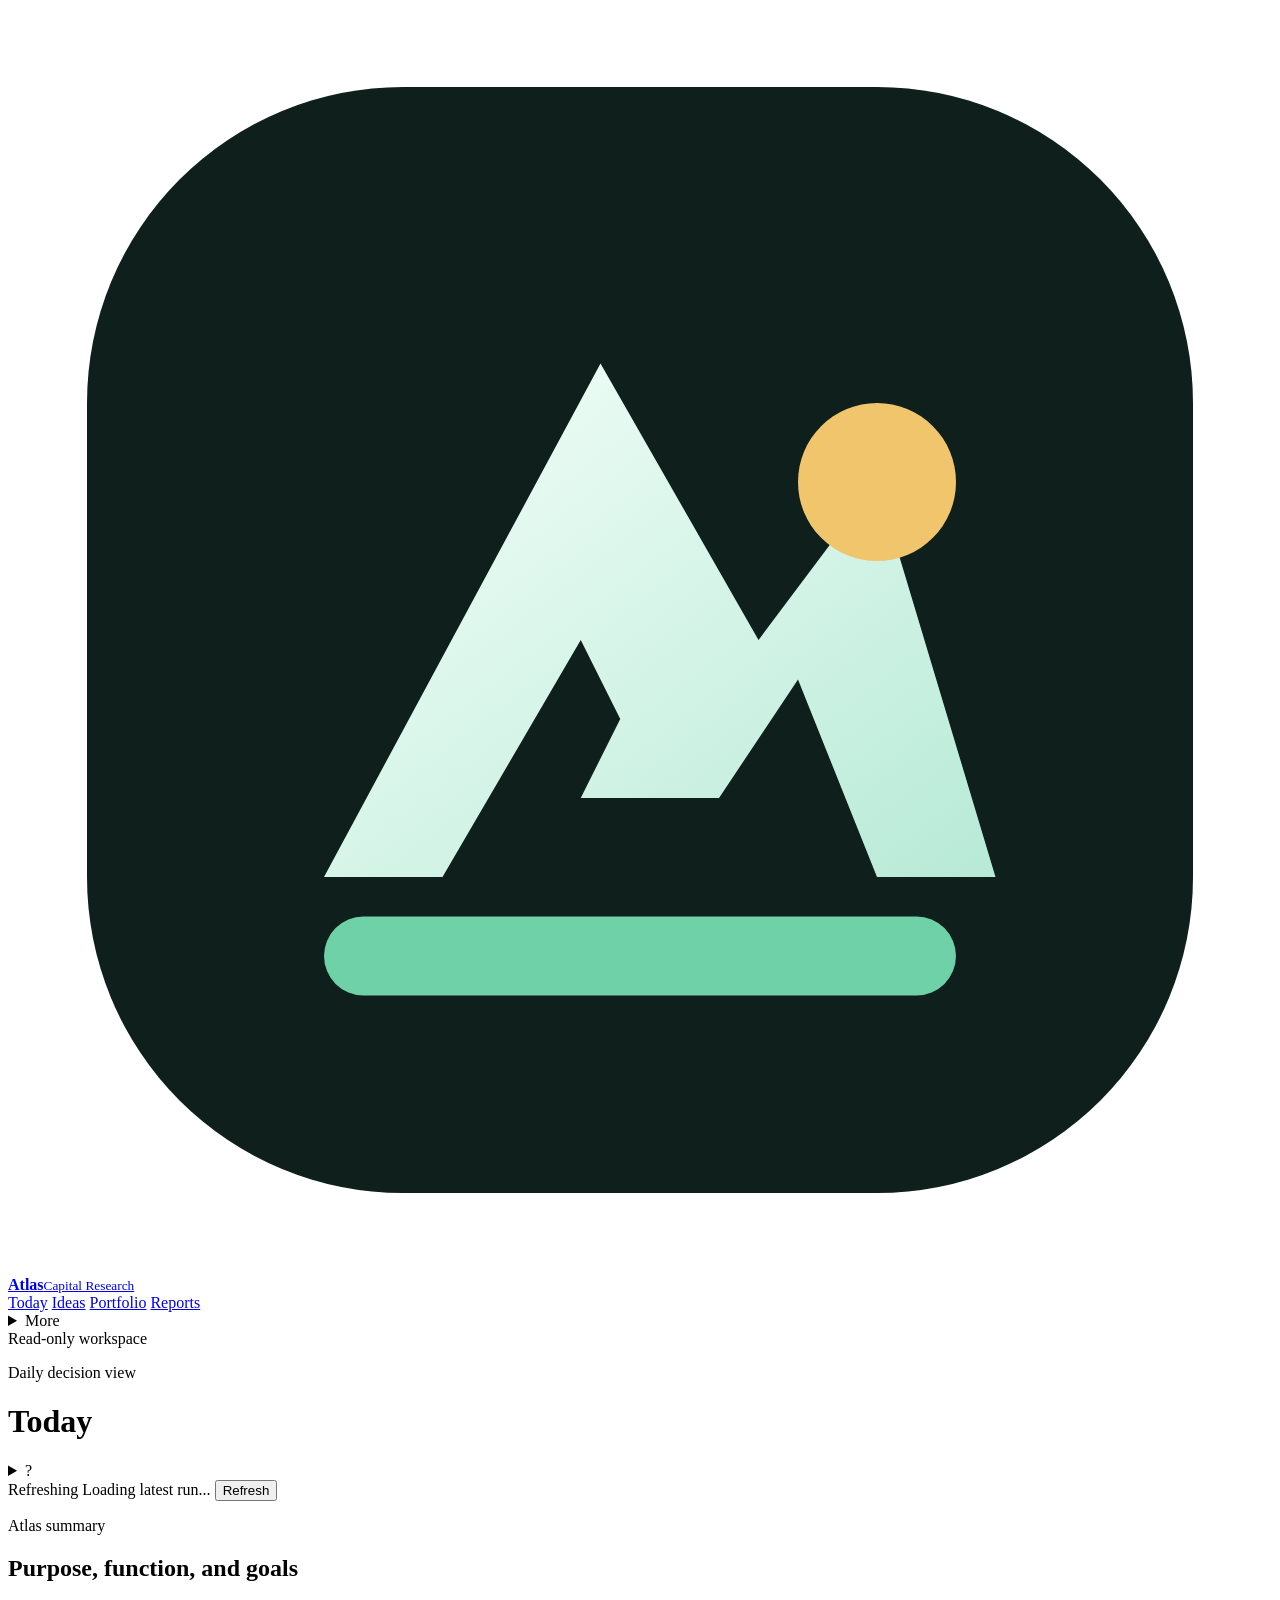
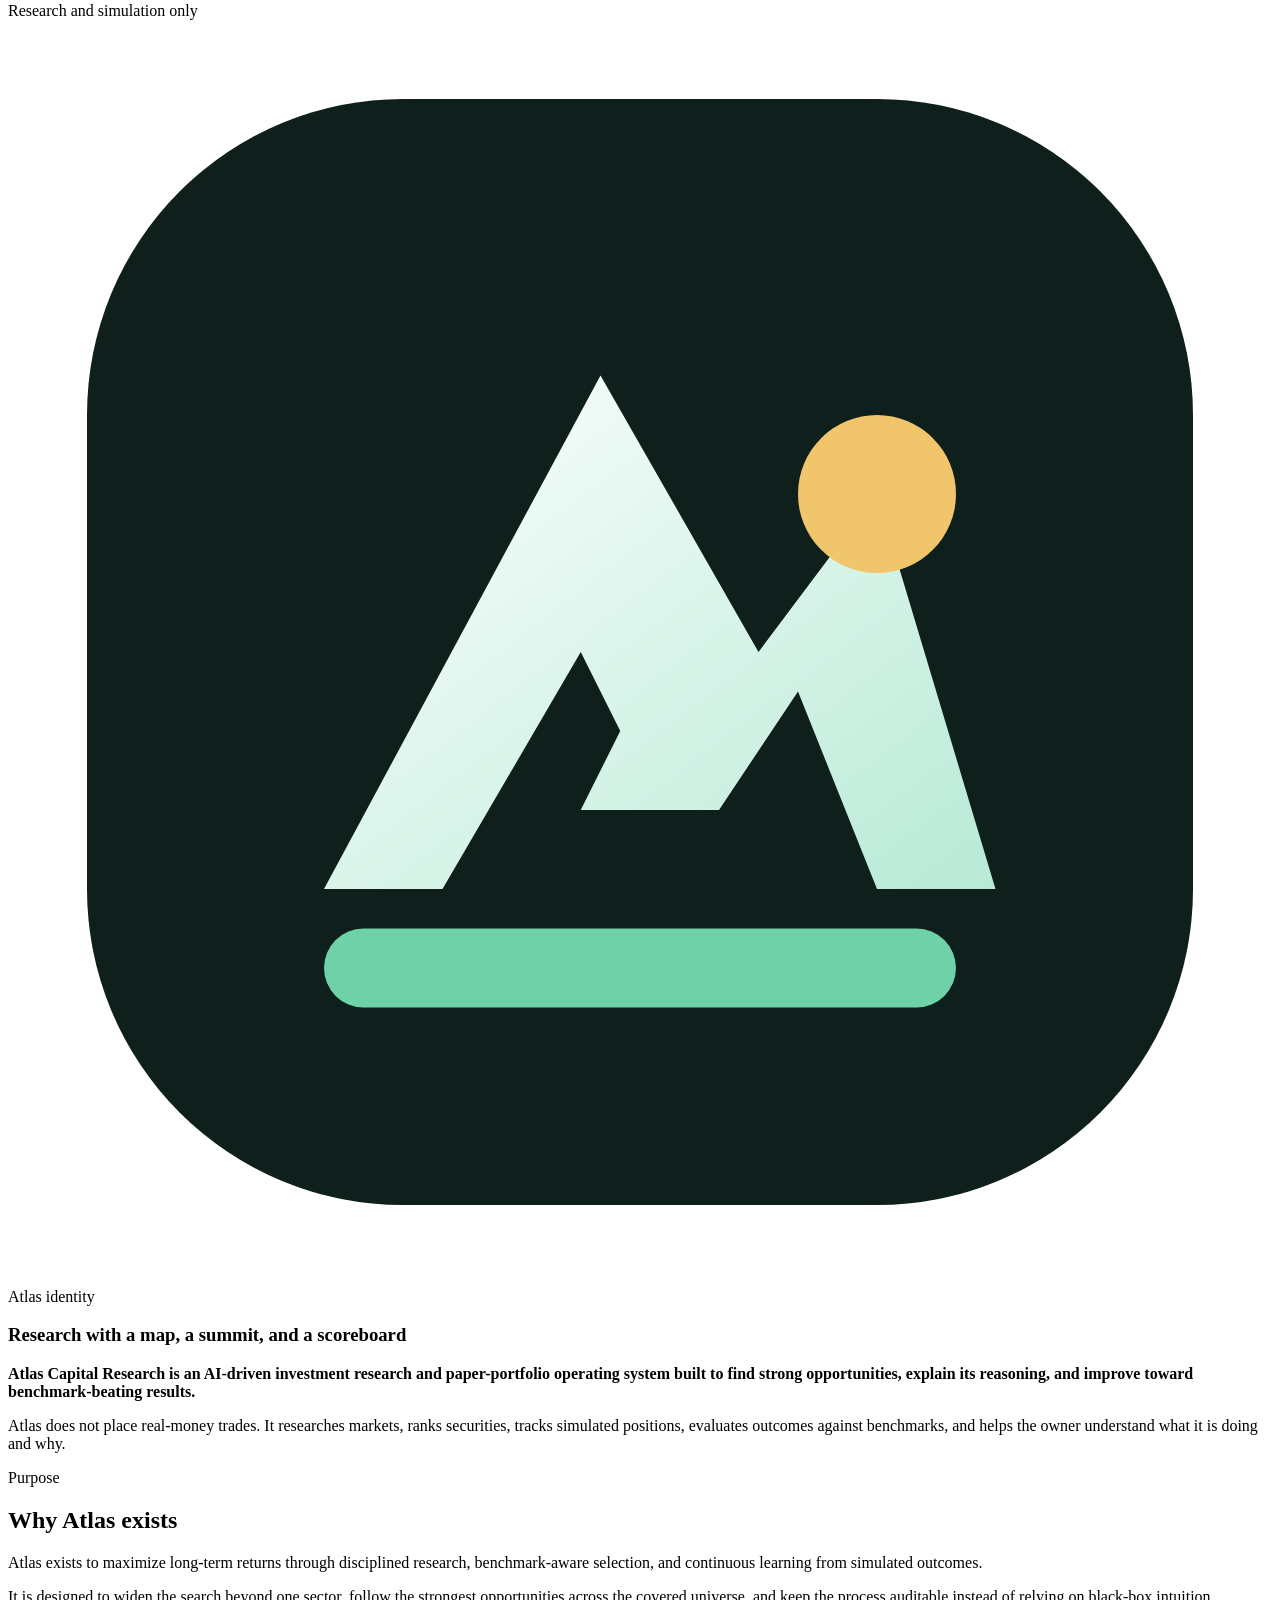
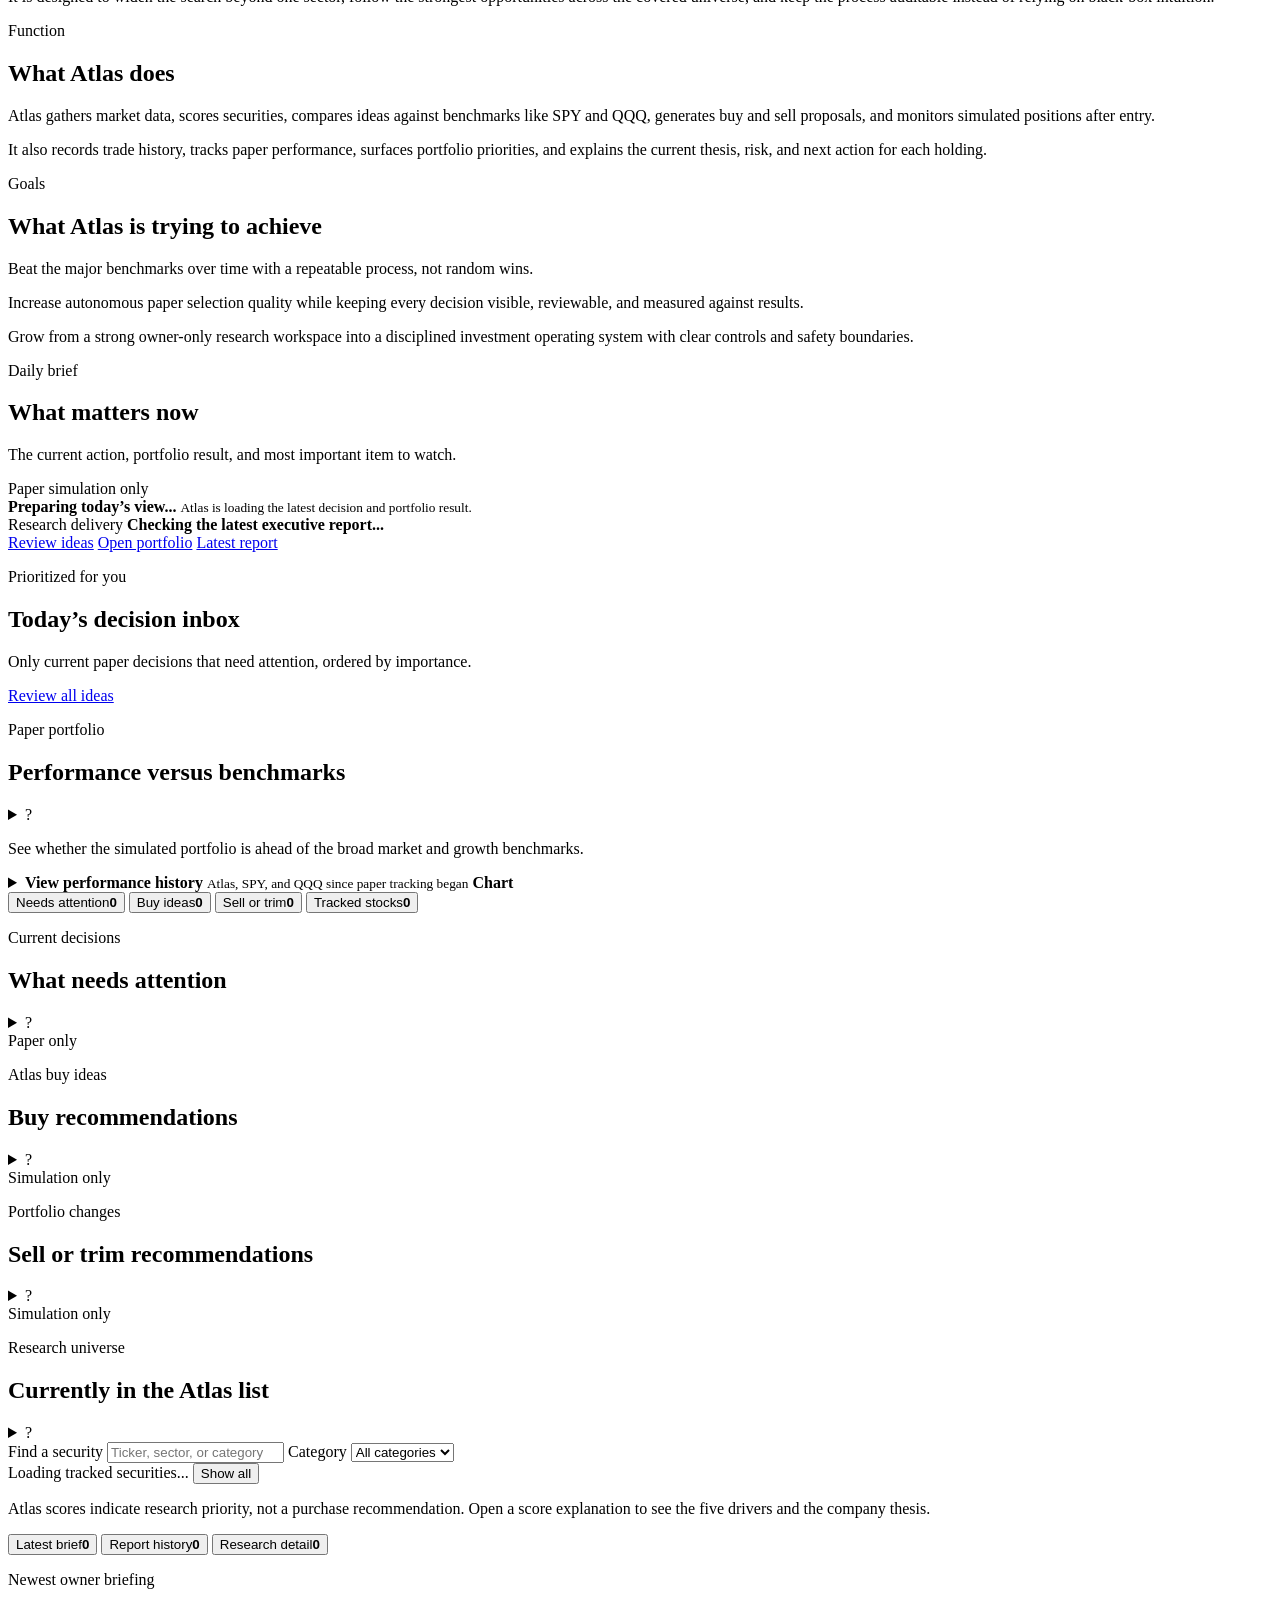
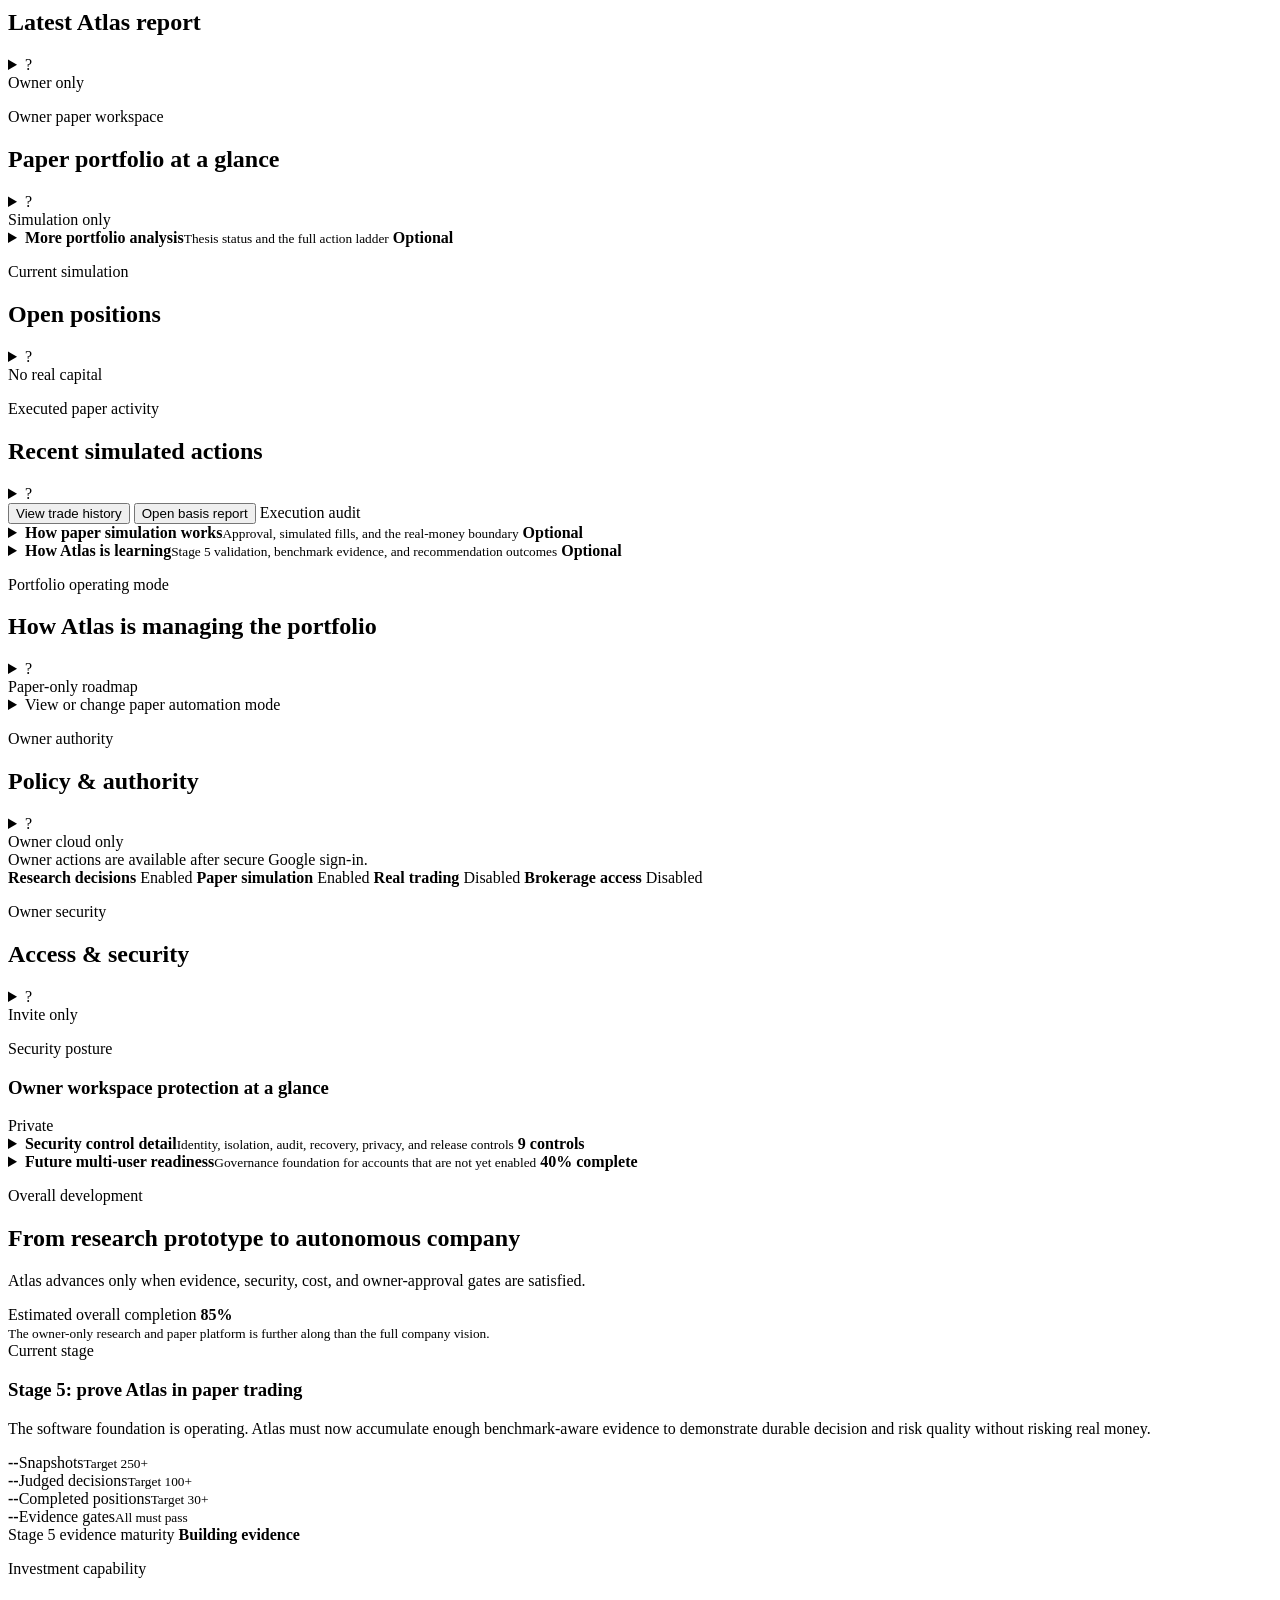
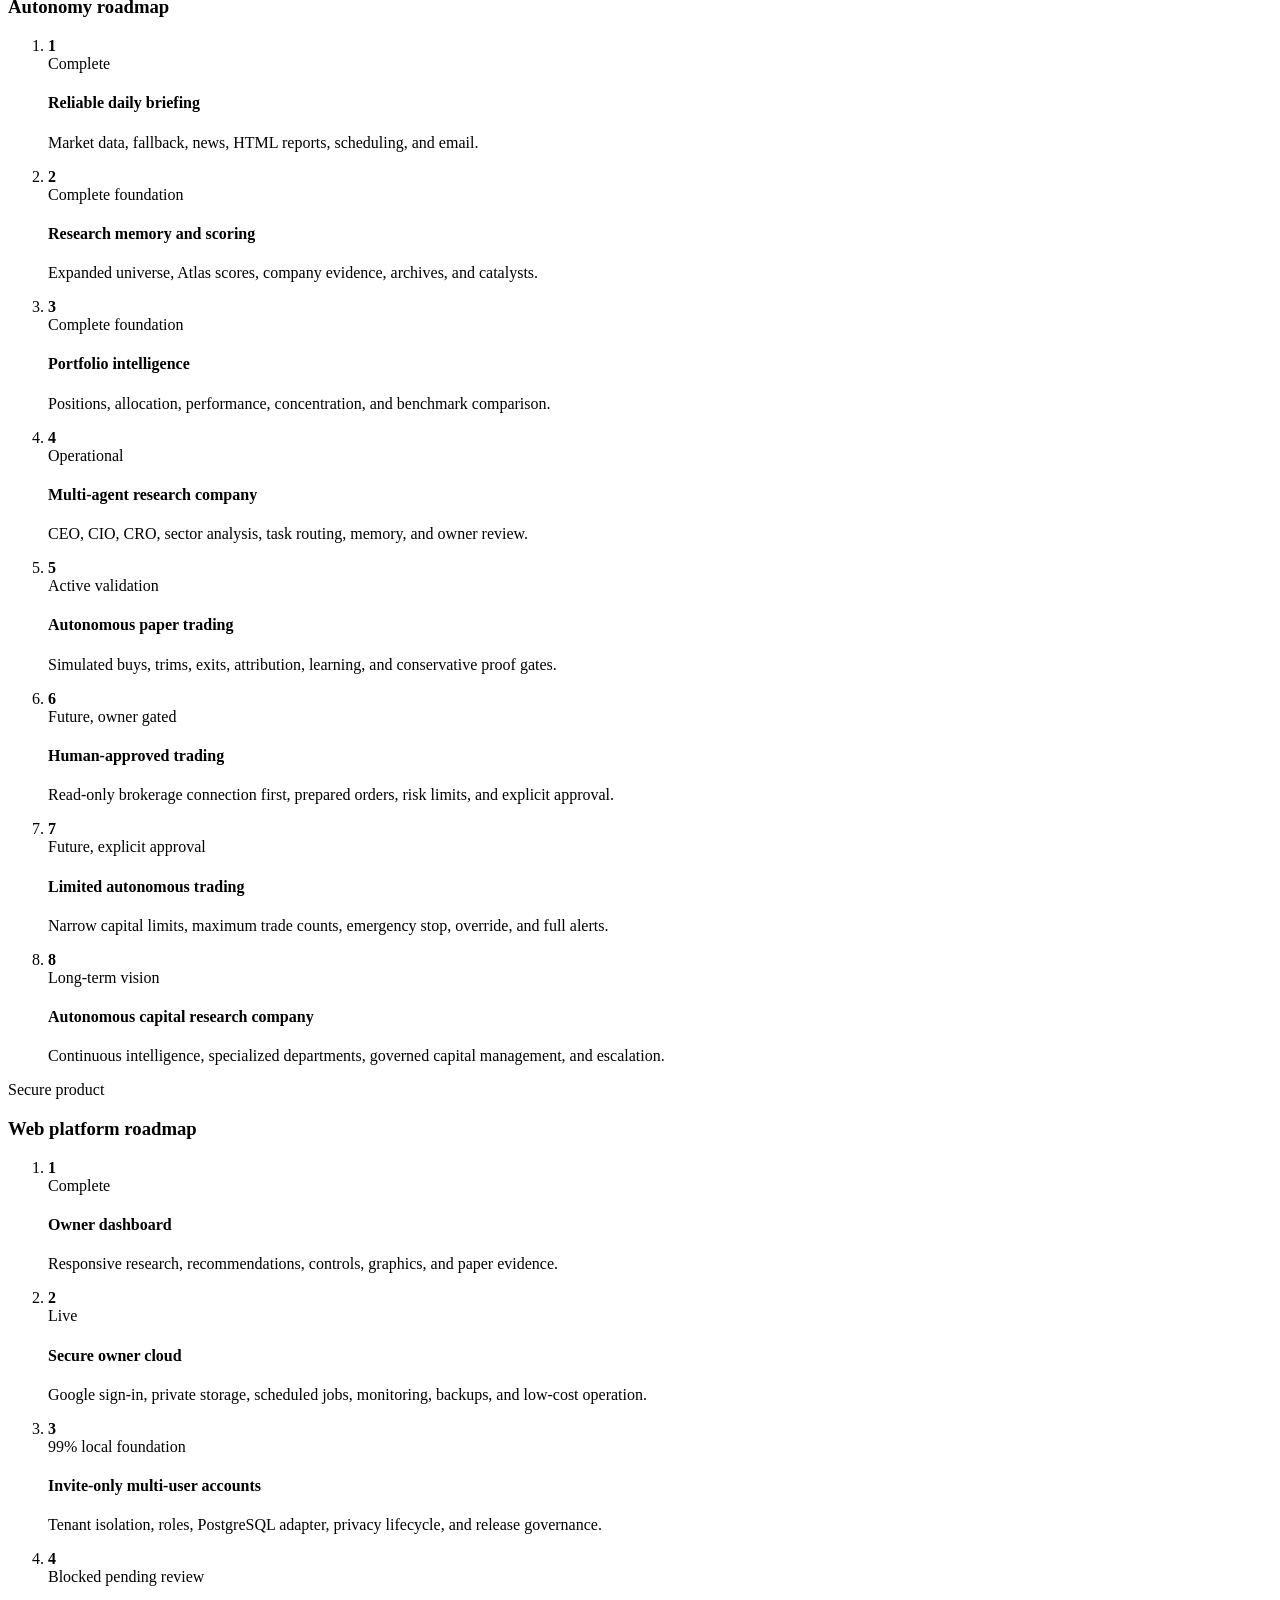
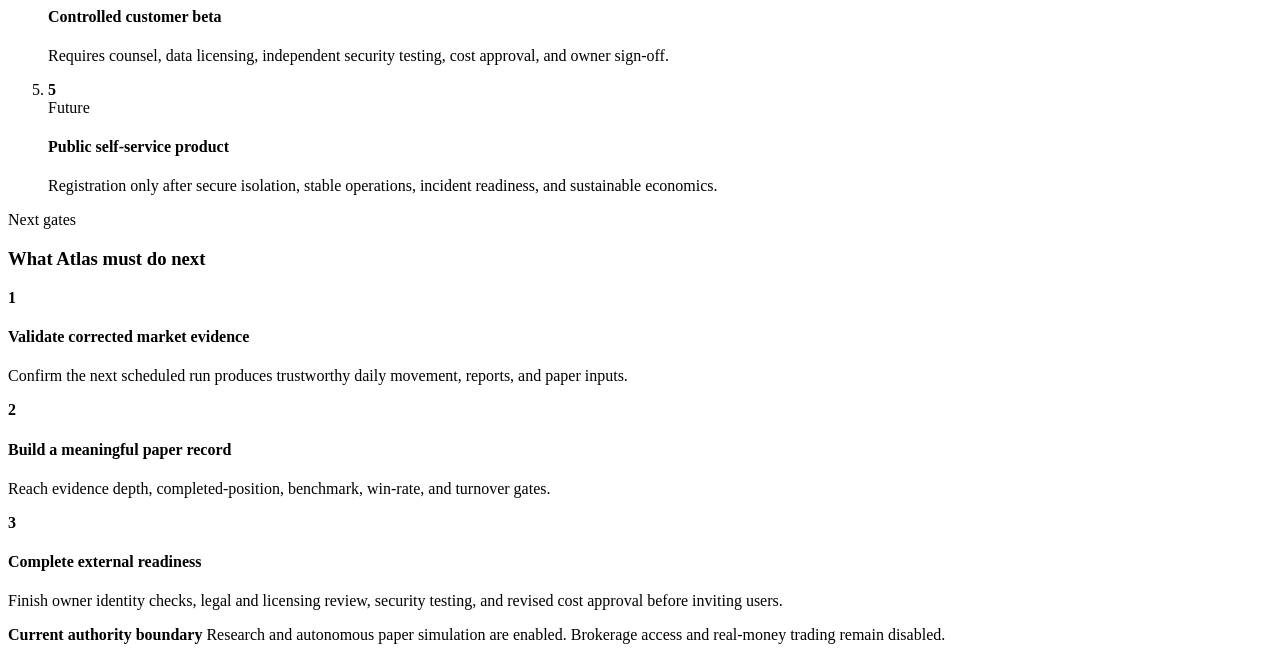
==== web/index.html @ a6812b57 "Focus executive report workflow" ====
<!doctype html>
<html lang="en">
<head>
  <meta charset="utf-8">
  <meta name="viewport" content="width=device-width, initial-scale=1">
  <title>Atlas Capital Research</title>
    <link rel="stylesheet" href="/styles.css?v=20260811-counted-ideas">
</head>
<body>
  <div class="app-shell">
    <aside class="sidebar">
      <a class="brand" href="#overview" aria-label="Open Atlas today page">
        <span class="brand-mark" aria-hidden="true">
          <svg class="atlas-logo" viewBox="0 0 64 64" role="img" aria-label="Atlas logo">
            <defs>
              <linearGradient id="atlasPeak" x1="0%" y1="0%" x2="100%" y2="100%">
                <stop offset="0%" stop-color="#f6fffb"></stop>
                <stop offset="100%" stop-color="#b7ead6"></stop>
              </linearGradient>
            </defs>
            <rect x="4" y="4" width="56" height="56" rx="16" fill="#0f1f1c"></rect>
            <path d="M16 44L30 18L38 32L44 24L50 44H44L40 34L36 40H29L31 36L29 32L22 44H16Z" fill="url(#atlasPeak)"></path>
            <path d="M18 48H46" stroke="#6fd1a8" stroke-width="4" stroke-linecap="round"></path>
            <circle cx="44" cy="24" r="4" fill="#f1c56b"></circle>
          </svg>
        </span>
        <span><strong>Atlas</strong><small>Capital Research</small></span>
      </a>
      <nav aria-label="Primary navigation">
        <a class="nav-item active" href="#overview">Today</a>
        <a class="nav-item" href="#recommendations">Ideas</a>
        <a class="nav-item" href="#paper">Portfolio</a>
        <a class="nav-item" href="#research">Reports</a>
        <details class="nav-more">
          <summary>More</summary>
          <a class="nav-item" href="#controls">Strategy settings</a>
          <a class="nav-item" href="#roadmap">Development</a>
          <a class="nav-item" href="#access">Security</a>
          <a class="nav-item" href="#about">About Atlas</a>
        </details>
      </nav>
      <div class="sidebar-status">
        <span class="status-dot"></span>
        <span id="workspace-status">Read-only workspace</span>
      </div>
      <a id="sign-out" class="sign-out" href="/logout" hidden>Sign out</a>
    </aside>

    <main>
      <header class="topbar">
        <div>
          <p id="page-eyebrow" class="eyebrow">Daily decision view</p>
          <div class="title-with-help">
            <h1 id="page-title">Today</h1>
            <details class="info-popover">
              <summary aria-label="About the executive dashboard">?</summary>
              <p id="page-description">See what Atlas recommends now, how the simulated portfolio is performing, and what needs attention.</p>
            </details>
          </div>
          <div id="workspace-identity" class="workspace-identity" hidden>
            <span id="workspace-name">--</span>
            <span id="workspace-role">--</span>
            <span id="workspace-email">--</span>
            <span id="workspace-revision">--</span>
          </div>
        </div>
        <div class="topbar-actions">
          <span id="data-freshness" class="data-freshness loading">Refreshing</span>
          <span id="as-of" class="as-of">Loading latest run...</span>
          <button id="refresh" type="button">Refresh</button>
        </div>
      </header>

      <section id="about" class="dashboard-page" data-page="about">
      <section class="panel about-hero-panel">
        <div class="panel-heading">
          <div>
            <p class="eyebrow">Atlas summary</p>
            <h2>Purpose, function, and goals</h2>
          </div>
          <span class="tag">Research and simulation only</span>
        </div>
        <div class="about-hero">
          <div class="about-hero-brand">
            <span class="about-logo" aria-hidden="true">
              <svg class="atlas-logo hero" viewBox="0 0 64 64" role="img" aria-label="Atlas logo">
                <defs>
                  <linearGradient id="atlasPeakHero" x1="0%" y1="0%" x2="100%" y2="100%">
                    <stop offset="0%" stop-color="#ffffff"></stop>
                    <stop offset="100%" stop-color="#b7ead6"></stop>
                  </linearGradient>
                </defs>
                <rect x="4" y="4" width="56" height="56" rx="16" fill="#0f1f1c"></rect>
                <path d="M16 44L30 18L38 32L44 24L50 44H44L40 34L36 40H29L31 36L29 32L22 44H16Z" fill="url(#atlasPeakHero)"></path>
                <path d="M18 48H46" stroke="#6fd1a8" stroke-width="4" stroke-linecap="round"></path>
                <circle cx="44" cy="24" r="4" fill="#f1c56b"></circle>
              </svg>
            </span>
            <div>
              <span class="about-logo-kicker">Atlas identity</span>
              <h3>Research with a map, a summit, and a scoreboard</h3>
            </div>
          </div>
          <strong>Atlas Capital Research is an AI-driven investment research and paper-portfolio operating system built to find strong opportunities, explain its reasoning, and improve toward benchmark-beating results.</strong>
          <p>Atlas does not place real-money trades. It researches markets, ranks securities, tracks simulated positions, evaluates outcomes against benchmarks, and helps the owner understand what it is doing and why.</p>
        </div>
      </section>
      <section class="content-grid lower-grid about-grid">
        <article class="panel about-panel">
          <div class="panel-heading">
            <div>
              <p class="eyebrow">Purpose</p>
              <h2>Why Atlas exists</h2>
            </div>
          </div>
          <div class="about-list">
            <p>Atlas exists to maximize long-term returns through disciplined research, benchmark-aware selection, and continuous learning from simulated outcomes.</p>
            <p>It is designed to widen the search beyond one sector, follow the strongest opportunities across the covered universe, and keep the process auditable instead of relying on black-box intuition.</p>
          </div>
        </article>
        <article class="panel about-panel">
          <div class="panel-heading">
            <div>
              <p class="eyebrow">Function</p>
              <h2>What Atlas does</h2>
            </div>
          </div>
          <div class="about-list">
            <p>Atlas gathers market data, scores securities, compares ideas against benchmarks like SPY and QQQ, generates buy and sell proposals, and monitors simulated positions after entry.</p>
            <p>It also records trade history, tracks paper performance, surfaces portfolio priorities, and explains the current thesis, risk, and next action for each holding.</p>
          </div>
        </article>
        <article class="panel about-panel">
          <div class="panel-heading">
            <div>
              <p class="eyebrow">Goals</p>
              <h2>What Atlas is trying to achieve</h2>
            </div>
          </div>
          <div class="about-list">
            <p>Beat the major benchmarks over time with a repeatable process, not random wins.</p>
            <p>Increase autonomous paper selection quality while keeping every decision visible, reviewable, and measured against results.</p>
            <p>Grow from a strong owner-only research workspace into a disciplined investment operating system with clear controls and safety boundaries.</p>
          </div>
        </article>
      </section>
      </section>

      <section id="overview" class="dashboard-page active-page" data-page="overview">
      <section class="owner-briefing" aria-labelledby="owner-briefing-title">
        <div class="owner-briefing-heading">
          <div>
            <p class="eyebrow">Daily brief</p>
            <h2 id="owner-briefing-title">What matters now</h2>
            <p class="section-intro">The current action, portfolio result, and most important item to watch.</p>
          </div>
          <span class="tag">Paper simulation only</span>
        </div>
        <div id="owner-briefing-grid" class="owner-briefing-grid">
          <div class="owner-command-loading">
            <strong>Preparing today&rsquo;s view...</strong>
            <small>Atlas is loading the latest decision and portfolio result.</small>
          </div>
        </div>
        <div id="owner-report-status" class="owner-report-status">
          <div>
            <span>Research delivery</span>
            <strong>Checking the latest executive report...</strong>
          </div>
        </div>
        <div id="owner-signal-digest" class="owner-signal-digest" hidden></div>
        <nav class="owner-briefing-actions" aria-label="Owner briefing shortcuts">
          <a class="briefing-link primary" href="#recommendations">Review ideas</a>
          <a class="briefing-link" href="#paper">Open portfolio</a>
          <a id="owner-latest-report-link" class="briefing-link" href="#research">Latest report</a>
        </nav>
      </section>
      <section id="market-data-warning" class="market-data-warning" role="status" hidden>
        <div>
          <strong>Daily movement evidence is limited</strong>
          <p id="market-data-warning-detail">Atlas is waiting for a valid prior-close comparison.</p>
        </div>
        <a href="#research">Open report</a>
      </section>
      <div class="dashboard-data-hooks" hidden aria-hidden="true">
        <span id="equity"></span><span id="return"></span><span id="cash"></span><span id="cash-share"></span>
        <span id="coverage"></span><span id="breadth"></span><span id="research-count"></span><span id="research-detail"></span>
        <span id="breadth-center"></span><span id="advancing"></span><span id="declining"></span>
        <div id="breadth-donut"></div><div id="overview-current-list"></div><div id="overview-validation-summary"></div>
        <div id="overview-recommended-buys"></div><div id="overview-recommended-exits"></div><div id="portfolio-focus"></div>
      </div>
      <section class="panel today-decision-panel" aria-labelledby="today-decision-title">
        <div class="panel-heading">
          <div>
            <p class="eyebrow">Prioritized for you</p>
            <h2 id="today-decision-title">Today&rsquo;s decision inbox</h2>
            <p class="section-intro">Only current paper decisions that need attention, ordered by importance.</p>
          </div>
          <a class="section-link" href="#recommendations">Review all ideas</a>
        </div>
        <div id="today-decision-inbox" class="today-decision-inbox"></div>
        <div id="today-latest-paper-action" class="today-latest-paper-action" hidden></div>
      </section>
      <section class="content-grid overview-performance-grid">
        <article class="panel performance-panel">
          <div class="panel-heading">
            <div>
              <p class="eyebrow">Paper portfolio</p>
              <div class="title-with-help">
                <h2>Performance versus benchmarks</h2>
                <details class="info-popover">
                  <summary aria-label="About performance benchmarks">?</summary>
                  <p>Atlas is the simulated paper portfolio. SPY is an ETF commonly used as a broad S&amp;P 500 market benchmark. QQQ is an ETF commonly used as a Nasdaq-100 growth/technology benchmark.</p>
                </details>
              </div>
              <p class="section-intro">See whether the simulated portfolio is ahead of the broad market and growth benchmarks.</p>
            </div>
          </div>
          <div id="performance-summary" class="performance-summary" aria-live="polite"></div>
          <details class="performance-history">
            <summary>
              <span>
                <strong>View performance history</strong>
                <small>Atlas, SPY, and QQQ since paper tracking began</small>
              </span>
              <b>Chart</b>
            </summary>
            <div class="performance-history-content">
              <div id="market-pills" class="market-pills"></div>
              <div class="chart-wrap">
                <svg id="performance-chart" viewBox="0 0 720 260" role="img" aria-label="Atlas, SPY, and QQQ return history"></svg>
              </div>
              <div class="legend">
                <span><i class="legend-line atlas"></i>Atlas</span>
                <span><i class="legend-line spy"></i>SPY (S&amp;P 500 ETF benchmark)</span>
                <span><i class="legend-line qqq"></i>QQQ (Nasdaq-100 ETF benchmark)</span>
              </div>
              <p class="legend-note">SPY tracks the S&amp;P 500 as a broad U.S. large-cap benchmark. QQQ tracks the Nasdaq-100 and is commonly used as a growth and technology benchmark.</p>
            </div>
          </details>
        </article>
      </section>
      </section>

      <section id="recommendations" class="dashboard-page" data-page="recommendations">
        <div class="recommendation-view-switcher" role="group" aria-label="Recommendation page view">
          <button class="recommendation-view-button active" type="button" data-recommendation-view="actions"><span>Needs attention</span><b id="ideas-action-count">0</b></button>
          <button class="recommendation-view-button" type="button" data-recommendation-view="buys"><span>Buy ideas</span><b id="ideas-buy-count">0</b></button>
          <button class="recommendation-view-button" type="button" data-recommendation-view="exits"><span>Sell or trim</span><b id="ideas-exit-count">0</b></button>
          <button class="recommendation-view-button" type="button" data-recommendation-view="universe"><span>Tracked stocks</span><b id="ideas-universe-count">0</b></button>
        </div>
        <section class="content-grid">
          <article class="panel recommendation-summary-panel decision-desk-panel" data-recommendation-section="actions">
            <div class="panel-heading">
              <div>
                <p class="eyebrow">Current decisions</p>
                <div class="title-with-help">
                  <h2>What needs attention</h2>
                  <details class="info-popover">
                    <summary aria-label="About recommendation queue">?</summary>
                    <p>This section separates Atlas ideas into what is still under review, what is already approved and ready for simulated fill, and what is being tracked without an active purchase recommendation.</p>
                  </details>
                </div>
              </div>
              <span class="tag">Paper only</span>
            </div>
            <div id="paper-entry-evidence" class="entry-evidence-gate" role="status"></div>
            <div id="recommendation-summary" class="recommendation-summary"></div>
          </article>
          <article class="panel recommendation-panel" data-recommendation-section="buys">
            <div class="panel-heading">
              <div>
                <p class="eyebrow">Atlas buy ideas</p>
                <div class="title-with-help">
                  <h2>Buy recommendations</h2>
                  <details class="info-popover">
                    <summary aria-label="About purchase recommendations">?</summary>
                    <p>These are Atlas paper-trade proposals awaiting your decision or an approved simulation fill. They are not real-money trade orders.</p>
                  </details>
                </div>
              </div>
              <span class="tag buy-tag">Simulation only</span>
            </div>
            <div id="recommended-buys" class="recommendation-list"></div>
          </article>
          <article class="panel exit-panel" data-recommendation-section="exits">
            <div class="panel-heading">
              <div>
                <p class="eyebrow">Portfolio changes</p>
                <div class="title-with-help">
                  <h2>Sell or trim recommendations</h2>
                  <details class="info-popover">
                    <summary aria-label="About exit and trim recommendations">?</summary>
                    <p>These are Atlas paper-trade sell proposals created when an open simulated position weakens. They reduce or close simulated holdings only and are not real-money sell orders.</p>
                  </details>
                </div>
              </div>
              <span class="tag exit-tag">Simulation only</span>
            </div>
            <div id="recommended-exits" class="recommendation-list"></div>
          </article>
          <article class="panel current-list-panel universe-panel" data-recommendation-section="universe">
            <div class="panel-heading">
              <div>
                <p class="eyebrow">Research universe</p>
                <div class="title-with-help">
                  <h2>Currently in the Atlas list</h2>
                  <details class="info-popover">
                    <summary aria-label="About current Atlas list">?</summary>
                    <p>This is the current set of securities Atlas is tracking in the latest run. Being on this list is not the same as being recommended for purchase.</p>
                  </details>
                </div>
              </div>
            </div>
            <div class="universe-toolbar" aria-label="Research universe filters">
              <label>
                <span>Find a security</span>
                <input id="universe-search" type="search" placeholder="Ticker, sector, or category">
              </label>
              <label>
                <span>Category</span>
                <select id="universe-category">
                  <option value="all">All categories</option>
                  <option value="Core">Core</option>
                  <option value="Watchlist">Watchlist</option>
                  <option value="Emerging">Emerging</option>
                  <option value="Avoid">Avoid</option>
                </select>
              </label>
              <div class="universe-toolbar-action">
                <span id="universe-result-count">Loading tracked securities...</span>
                <button id="universe-toggle" class="secondary-button" type="button">Show all</button>
              </div>
            </div>
            <p class="universe-note">Atlas scores indicate research priority, not a purchase recommendation. Open a score explanation to see the five drivers and the company thesis.</p>
            <div id="current-watchlist" class="watchlist-grid"></div>
          </article>
        </section>
      </section>

      <section id="research" class="dashboard-page" data-page="research">
      <div class="report-view-switcher" role="group" aria-label="Reports page view">
        <button class="report-view-button active" type="button" data-report-view="latest"><span>Latest brief</span><b id="report-latest-count">0</b></button>
        <button class="report-view-button" type="button" data-report-view="history"><span>Report history</span><b id="report-history-count">0</b></button>
        <button class="report-view-button" type="button" data-report-view="insights"><span>Research detail</span><b id="report-research-count">0</b></button>
      </div>
      <section class="panel latest-report-panel" data-report-section="latest">
        <div class="panel-heading">
          <div>
            <p class="eyebrow">Newest owner briefing</p>
            <div class="title-with-help">
              <h2>Latest Atlas report</h2>
              <details class="info-popover">
                <summary aria-label="About the latest Atlas report">?</summary>
                <p>The newest private daily or weekly briefing. It preserves Atlas's market view, research priorities, paper activity, risks, and available evidence at the time it was generated.</p>
              </details>
            </div>
          </div>
          <span class="tag">Owner only</span>
        </div>
        <div id="latest-report" class="latest-report"></div>
      </section>
      <section class="panel report-archive-panel" data-report-section="history" hidden>
        <div class="panel-heading">
          <div>
            <p class="eyebrow">Owner report library</p>
            <div class="title-with-help">
              <h2>Recent executive reports</h2>
              <details class="info-popover">
                <summary aria-label="About executive reports">?</summary>
                <p>Private daily and weekly Atlas briefings preserved for review. Reports explain market conditions, research priorities, paper activity, risks, and the evidence available when each report was produced.</p>
              </details>
            </div>
          </div>
          <span class="tag">Owner only</span>
        </div>
        <p class="panel-intro">Open a dated briefing to review what Atlas knew and concluded at that point in time.</p>
        <div class="report-archive-toolbar" aria-label="Executive report filters">
          <div class="report-filter-group" role="group" aria-label="Filter reports by type">
            <button class="report-filter active" type="button" data-report-filter="all" aria-pressed="true">All</button>
            <button class="report-filter" type="button" data-report-filter="daily" aria-pressed="false">Daily</button>
            <button class="report-filter" type="button" data-report-filter="weekly" aria-pressed="false">Weekly</button>
          </div>
          <span id="report-result-count">Loading reports...</span>
        </div>
        <div id="report-archive" class="report-archive-list"></div>
        <button id="report-archive-toggle" class="secondary-button report-archive-toggle" type="button" hidden>Show all reports</button>
      </section>
      <div class="report-insights-view" data-report-section="insights" hidden>
      <section class="content-grid lower-grid">
        <article id="research-priorities-panel" class="panel research-summary-panel">
          <div class="panel-heading">
            <div>
              <p class="eyebrow">Atlas intelligence brief</p>
              <div class="title-with-help">
                <h2>Research priorities at a glance</h2>
                <details class="info-popover">
                  <summary aria-label="About research priorities">?</summary>
                  <p>Summarizes Atlas's current research leader, the evidence changing most today, sector direction, and assigned follow-up. Research priority is not an instruction to buy or sell.</p>
                </details>
              </div>
            </div>
            <span class="tag">Research only</span>
          </div>
          <div id="research-workspace-summary" class="research-workspace-summary"></div>
        </article>
        <details class="research-more">
          <summary>
            <span><b>Supporting research data</b><small>Scores, movers, sectors, corporate actions, and assignments</small></span>
            <strong>Optional</strong>
          </summary>
          <div class="research-more-content">
        <article id="research-scores-panel" class="panel research-detail-panel">
          <div class="panel-heading">
            <div>
              <p class="eyebrow">Research model</p>
              <div class="title-with-help">
                <h2>Highest Atlas scores</h2>
                <details class="info-popover">
                  <summary aria-label="About Atlas scores">?</summary>
                  <p>Atlas scores rank securities from 0 to 100 using growth, quality, moat, momentum, and risk inputs. Higher scores indicate stronger research priority, not an instruction to buy.</p>
                </details>
              </div>
            </div>
          </div>
          <details class="research-disclosure">
            <summary>Open score ranking</summary>
            <div id="score-leaders" class="rank-list"></div>
          </details>
        </article>

        <article id="research-movers-panel" class="panel research-detail-panel">
          <div class="panel-heading">
            <div>
              <p class="eyebrow">Daily movement</p>
              <div class="title-with-help">
                <h2>Largest watchlist moves</h2>
                <details class="info-popover">
                  <summary aria-label="About watchlist moves">?</summary>
                  <p>Shows the largest daily percentage moves among Atlas-tracked securities. Big moves can flag news, risk, momentum, or research follow-up needs.</p>
                </details>
              </div>
            </div>
          </div>
          <details class="research-disclosure">
            <summary>Open watchlist moves</summary>
            <div id="movers" class="mover-list"></div>
          </details>
        </article>

        <article id="research-sectors-panel" class="panel sector-panel research-detail-panel">
          <div class="panel-heading">
            <div>
              <p class="eyebrow">Sector tape</p>
              <div class="title-with-help">
                <h2>Average daily movement</h2>
                <details class="info-popover">
                  <summary aria-label="About sector tape">?</summary>
                  <p>Groups tracked securities by sector and averages their daily moves to show where strength or weakness is concentrated.</p>
                </details>
              </div>
            </div>
          </div>
          <details class="research-disclosure">
            <summary>Open sector movement detail</summary>
            <div id="sectors" class="sector-bars"></div>
          </details>
        </article>
      </section>
      <section id="research-actions-panel" class="panel integrity-panel research-detail-panel">
        <div class="panel-heading">
          <div>
            <p class="eyebrow">Data integrity</p>
            <div class="title-with-help">
              <h2>Corporate-action normalization</h2>
              <details class="info-popover">
                <summary aria-label="About corporate-action normalization">?</summary>
                <p>Tracks events such as stock splits and adjusts historical comparisons so Atlas does not misread split-driven price changes as market losses or gains.</p>
              </details>
            </div>
          </div>
          <span class="tag">Split aware</span>
        </div>
        <details class="research-disclosure">
          <summary>Open corporate-action detail</summary>
          <div id="corporate-actions" class="action-list"></div>
        </details>
      </section>

      <section class="content-grid">
        <article id="research-agenda-panel" class="panel research-agenda-panel">
          <div class="panel-heading">
            <div>
              <p class="eyebrow">Organization</p>
              <div class="title-with-help">
                <h2>Research agenda</h2>
                <details class="info-popover">
                  <summary aria-label="About research agenda">?</summary>
                  <p>Current open assignments for Atlas research roles. These tasks help organize follow-up work before items reach owner decision review.</p>
                </details>
              </div>
            </div>
          </div>
          <details class="research-disclosure">
            <summary>Open full assignment queue</summary>
            <div id="tasks" class="task-list"></div>
          </details>
        </article>
          </div>
        </details>
      </section>
      </div>
      </section>

      <section id="paper" class="dashboard-page" data-page="paper">
      <section class="content-grid">
        <article class="panel paper-summary-panel">
          <div class="panel-heading">
            <div>
              <p class="eyebrow">Owner paper workspace</p>
              <div class="title-with-help">
                <h2>Paper portfolio at a glance</h2>
                <details class="info-popover">
                  <summary aria-label="About paper portfolio summary">?</summary>
                  <p>Summarizes simulated account performance, holdings that need attention, and the latest recorded paper action. Nothing here represents a real brokerage position or order.</p>
                </details>
              </div>
            </div>
            <span class="tag">Simulation only</span>
          </div>
          <div id="paper-workspace-summary" class="paper-workspace-summary"></div>
        </article>
        <details class="portfolio-more">
          <summary>
            <span><b>More portfolio analysis</b><small>Thesis status and the full action ladder</small></span>
            <strong>Optional</strong>
          </summary>
          <div class="portfolio-more-content">
        <article class="panel thesis-overview-panel">
          <div class="panel-heading">
            <div>
              <p class="eyebrow">Position thesis map</p>
              <div class="title-with-help">
                <h2>Portfolio thesis overview</h2>
                <details class="info-popover">
                  <summary aria-label="About portfolio thesis overview">?</summary>
                  <p>Summarizes how Atlas currently views each open simulated holding. Healthy means the latest thesis is constructive, watch means review is needed, trim means Atlas wants to reduce exposure, and exit means Atlas wants to close the position.</p>
                </details>
              </div>
            </div>
            <span class="tag">Paper only</span>
          </div>
          <details class="paper-disclosure">
            <summary>Open thesis status detail</summary>
            <div id="thesis-overview" class="thesis-overview"></div>
          </details>
        </article>
        <article class="panel ladder-panel">
          <div class="panel-heading">
            <div>
              <p class="eyebrow">Portfolio action ladder</p>
              <div class="title-with-help">
                <h2>What Atlas wants to do next</h2>
                <details class="info-popover">
                  <summary aria-label="About portfolio action ladder">?</summary>
                  <p>Groups open simulated positions by Atlas's current posture: hold steady, watch closely, trim candidate, or exit candidate. This is still paper-only guidance, not a brokerage instruction.</p>
                </details>
              </div>
            </div>
            <span class="tag">Priority view</span>
          </div>
          <details class="paper-disclosure">
            <summary>Open full action ladder</summary>
            <div id="position-ladder" class="position-ladder"></div>
          </details>
        </article>
          </div>
        </details>
        <article id="paper-positions-panel" class="panel paper-positions-panel">
          <div class="panel-heading">
            <div>
              <p class="eyebrow">Current simulation</p>
              <div class="title-with-help">
                <h2>Open positions</h2>
                <details class="info-popover">
                  <summary aria-label="About open positions">?</summary>
                  <p>Open positions are securities currently held in the Atlas paper portfolio. They are simulated holdings only and do not represent real brokerage positions.</p>
                </details>
              </div>
            </div>
            <span class="tag">No real capital</span>
          </div>
          <div id="positions" class="positions"></div>
        </article>
      </section>
      <section class="content-grid">
        <article id="paper-activity-panel" class="panel activity-panel">
          <div class="panel-heading">
            <div>
              <p class="eyebrow">Executed paper activity</p>
              <div class="title-with-help">
                <h2>Recent simulated actions</h2>
                <details class="info-popover">
                  <summary aria-label="About paper activity">?</summary>
                  <p>Shows the five most recent simulated buys and sells, along with the reason for each action. Use trade history for the complete paper audit record.</p>
                </details>
              </div>
            </div>
            <div class="panel-actions">
              <button id="open-trade-history" class="history-button" type="button">View trade history</button>
              <button id="open-basis-report" class="history-button" type="button">Open basis report</button>
              <span class="tag">Execution audit</span>
            </div>
          </div>
          <div id="paper-activity" class="activity-list"></div>
        </article>
        <details class="portfolio-more simulation-help-panel">
          <summary>
            <span><b>How paper simulation works</b><small>Approval, simulated fills, and the real-money boundary</small></span>
            <strong>Optional</strong>
          </summary>
          <article class="panel">
          <div class="panel-heading">
            <div>
              <p class="eyebrow">Simulation workflow</p>
              <div class="title-with-help">
                <h2>What Simulate fill does</h2>
                <details class="info-popover">
                  <summary aria-label="About simulate fill">?</summary>
                  <p>After you approve a paper proposal, Simulate fill records that hypothetical purchase in the paper portfolio. It uses the latest available market price and updates simulated holdings only.</p>
                </details>
              </div>
            </div>
          </div>
          <div class="workflow-steps">
            <span><b>1</b> Atlas proposes</span>
            <span><b>2</b> You approve</span>
            <span><b>3</b> Simulate fill records paper holding</span>
            <span><b>4</b> Atlas tracks performance</span>
          </div>
          <div class="simulation-boundary inline-boundary">
            No brokerage order is sent. No real money is spent. This only updates Atlas paper tracking.
          </div>
          </article>
        </details>
        <details id="paper-learning-panel" class="portfolio-more portfolio-learning-more">
          <summary>
            <span><b>How Atlas is learning</b><small>Stage 5 validation, benchmark evidence, and recommendation outcomes</small></span>
            <strong>Optional</strong>
          </summary>
          <article class="panel feedback-panel">
            <div class="panel-heading">
              <div>
                <p class="eyebrow">Paper feedback loop</p>
                <div class="title-with-help">
                  <h2>Recommendation performance</h2>
                  <details class="info-popover">
                    <summary aria-label="About recommendation performance">?</summary>
                    <p>Compares executed simulated buys, trims, and exits against later market behavior and SPY/QQQ benchmarks. This helps Atlas learn whether entries and sell decisions are working, lagging, mixed, or still too new to judge.</p>
                  </details>
                </div>
              </div>
              <span class="tag">Learning mode</span>
            </div>
            <div class="paper-disclosure-content">
              <div class="explain-box">This is the original Stage 5 checkpoint: Atlas should beat or meaningfully inform benchmarks over time with clear accountability before any later autonomy discussion.</div>
              <div id="paper-evidence-detail" class="paper-evidence-detail"></div>
              <div id="paper-validation-summary" class="feedback-summary"></div>
              <div class="explain-box">Benchmark reference: <b>SPY</b> is the broad S&amp;P 500 ETF yardstick, and <b>QQQ</b> is the Nasdaq-100 growth and technology ETF yardstick.</div>
              <div id="paper-feedback-summary" class="feedback-summary"></div>
              <div id="capital-rotation-scoreboard" class="capital-rotation-scoreboard"></div>
              <div id="paper-feedback" class="feedback-list"></div>
            </div>
          </article>
        </details>
      </section>
      <section class="content-grid">
        <article class="panel mode-panel">
          <div class="panel-heading">
            <div>
              <p class="eyebrow">Portfolio operating mode</p>
              <div class="title-with-help">
                <h2>How Atlas is managing the portfolio</h2>
                <details class="info-popover">
                  <summary aria-label="About portfolio operating mode">?</summary>
                  <p>Atlas can be framed either as a recommendation engine or, in a future paper-only phase, as an auto-managing simulated portfolio system. Real trading remains disabled.</p>
                </details>
              </div>
            </div>
            <span class="tag">Paper-only roadmap</span>
          </div>
          <details class="paper-disclosure">
            <summary>View or change paper automation mode</summary>
            <div id="paper-operating-mode" class="mode-grid"></div>
          </details>
        </article>
      </section>
      </section>

      <section id="controls" class="dashboard-page" data-page="controls">
      <section class="panel control-panel">
        <div class="panel-heading">
          <div>
            <p class="eyebrow">Owner authority</p>
            <div class="title-with-help">
              <h2>Policy &amp; authority</h2>
              <details class="info-popover">
                <summary aria-label="About decision controls">?</summary>
                <p>Owner-only controls for approving, deferring, or rejecting research and simulation proposals. These actions do not execute real trades.</p>
              </details>
            </div>
          </div>
          <span id="control-boundary" class="tag">Owner cloud only</span>
        </div>
        <div id="control-availability" class="control-notice">
          Owner actions are available after secure Google sign-in.
        </div>
        <div id="control-content" class="control-workspace" hidden>
          <article class="control-workspace-panel">
            <div class="panel-heading">
              <div>
                <p class="eyebrow">Owner policy brief</p>
                <h3>Atlas operating boundaries at a glance</h3>
              </div>
              <span class="tag">Paper only</span>
            </div>
            <div id="control-workspace-summary"></div>
          </article>

          <details id="control-decisions-panel" class="control-disclosure">
            <summary>
              <span><b>Owner decisions</b><small>Research reviews, outcomes, and items requiring a decision</small></span>
              <strong id="research-review-count">0 awaiting review</strong>
            </summary>
            <div class="control-detail-content">
              <div id="owner-outcomes" class="decision-list"></div>
              <div id="daily-action-list" class="decision-list"></div>
              <div id="research-reviews" class="decision-list"></div>
            </div>
          </details>

          <details id="control-strategy-panel" class="control-disclosure">
            <summary>
              <span><b>Simulated strategy settings</b><small>Paper autonomy, entry thresholds, sizing, and risk preferences</small></span>
              <strong>Owner editable</strong>
            </summary>
            <div class="control-detail-content">
              <div class="control-note">
                These settings affect the simulated paper portfolio only. They cannot place a real trade or connect to a brokerage.
              </div>
              <div id="paper-strategy-controls" class="strategy-policy-panel"></div>
            </div>
          </details>

          <details id="control-portfolio-panel" class="control-disclosure">
            <summary>
              <span><b>Paper portfolio monitoring</b><small>Current posture, watch items, steady holdings, and simulated proposals</small></span>
              <strong id="portfolio-action-count">0 items</strong>
            </summary>
            <div class="control-detail-content">
              <div class="control-heading">
                <span class="access-label">Paper book posture</span>
                <strong id="controls-summary-label">Current snapshot</strong>
              </div>
              <div id="controls-summary" class="decision-list"></div>
              <div class="control-heading">
                <span class="access-label">Portfolio watch queue</span>
                <strong id="portfolio-watch-count">0 items</strong>
              </div>
              <div class="control-note">
                Atlas ranks simulated proposals beside open paper holdings that deserve closer review. A watch item is not a real-money order.
              </div>
              <div id="portfolio-action-list" class="decision-list"></div>
              <div class="control-heading">
                <span class="access-label">Hold-steady holdings</span>
                <strong id="healthy-holdings-count">0 holdings</strong>
              </div>
              <p class="control-note">Healthy holdings stay out of the ranked queue on purpose and appear here for context.</p>
              <div id="healthy-holdings-list" class="decision-list"></div>
              <div class="control-heading">
                <span class="access-label">Paper trade proposals</span>
                <strong id="paper-proposal-count">0 proposals</strong>
              </div>
              <div class="control-note">
                Approve accepts an idea for simulation. Simulate fill records a hypothetical buy, trim, or exit inside Atlas only.
              </div>
              <div id="paper-proposals" class="decision-list"></div>
            </div>
          </details>
        </div>
        <div class="authority-strip">
          <span><b>Research decisions</b> Enabled</span>
          <span><b>Paper simulation</b> Enabled</span>
          <span><b>Real trading</b> Disabled</span>
          <span><b>Brokerage access</b> Disabled</span>
        </div>
      </section>
      </section>

      <section id="access" class="dashboard-page" data-page="access">
      <section class="panel access-panel">
        <div class="panel-heading">
          <div>
            <p class="eyebrow">Owner security</p>
            <div class="title-with-help">
              <h2>Access &amp; security</h2>
              <details class="info-popover">
                <summary aria-label="About access and security">?</summary>
                <p>Shows the current security posture for the owner-only cloud dashboard and the future multi-user platform. Public registration remains disabled.</p>
              </details>
            </div>
          </div>
          <span id="access-mode" class="tag">Invite only</span>
        </div>
        <article class="access-workspace-panel">
          <div class="panel-heading">
            <div>
              <p class="eyebrow">Security posture</p>
              <h3>Owner workspace protection at a glance</h3>
            </div>
            <span class="tag">Private</span>
          </div>
          <div id="access-workspace-summary"></div>
        </article>

        <div class="access-disclosures">
          <details id="access-controls-panel" class="access-disclosure">
            <summary>
              <span><b>Security control detail</b><small>Identity, isolation, audit, recovery, privacy, and release controls</small></span>
              <strong>9 controls</strong>
            </summary>
            <div class="access-disclosure-content">
              <div class="access-grid">
                <div class="access-summary">
                  <span class="access-label">Public registration</span>
                  <strong id="registration-status">Disabled</strong>
                  <small>Owner-only profile; invitations are not active.</small>
                </div>
                <div class="access-summary">
                  <span class="access-label">Tenant isolation</span>
                  <strong id="tenant-isolation">--</strong>
                  <small>Private records use tenant-scoped database keys.</small>
                </div>
                <div class="access-summary">
                  <span class="access-label">Identity binding</span>
                  <strong id="identity-binding">--</strong>
                  <small>Email alone cannot establish an account.</small>
                </div>
                <div class="access-summary">
                  <span class="access-label">Administration audit</span>
                  <strong id="audit-status">--</strong>
                  <small>Role and access changes are retained.</small>
                </div>
                <div class="access-summary">
                  <span class="access-label">Threat model</span>
                  <strong id="threat-model-status">--</strong>
                  <small>Assets, trust boundaries, threats, and residual risks are tracked.</small>
                </div>
                <div class="access-summary">
                  <span class="access-label">Recovery</span>
                  <strong id="recovery-status">--</strong>
                  <small>Backups are validated before an isolated restore.</small>
                </div>
                <div class="access-summary">
                  <span class="access-label">Privacy export</span>
                  <strong id="privacy-export-status">--</strong>
                  <small>Owner exports are tenant-scoped and exclude invitation secrets.</small>
                </div>
                <div class="access-summary">
                  <span class="access-label">Account deletion</span>
                  <strong id="account-deletion-status">--</strong>
                  <small>Non-owner removal requires a request and explicit confirmation.</small>
                </div>
                <div class="access-summary">
                  <span class="access-label">Production review</span>
                  <strong id="production-review-status">--</strong>
                  <small>Owner operation is separated from future public release gates.</small>
                </div>
              </div>
            </div>
          </details>

          <details id="access-future-panel" class="access-disclosure">
            <summary>
              <span><b>Future multi-user readiness</b><small>Governance foundation for accounts that are not yet enabled</small></span>
              <strong id="phase-progress-label">40% complete</strong>
            </summary>
            <div class="access-disclosure-content">
              <div class="access-footer">
                <div>
                  <span class="access-label">Available roles today</span>
                  <div id="access-roles" class="role-list"></div>
                  <p class="access-future-note">Only the Owner role is active. Public signup and member invitations remain disabled until external reviews and owner validation are complete.</p>
                </div>
                <div class="phase-progress">
                  <span class="access-label">Web Phase 3 only</span>
                  <strong id="phase-progress-detail">40% complete</strong>
                  <div class="progress-track"><span id="phase-progress-bar" style="width:40%"></span></div>
                  <small>This percentage is not overall Atlas program completion.</small>
                </div>
              </div>
            </div>
          </details>
        </div>
      </section>
      </section>

      <section id="roadmap" class="dashboard-page" data-page="roadmap">
        <section class="roadmap-header" aria-labelledby="roadmap-title">
          <div>
            <p class="eyebrow">Overall development</p>
            <h2 id="roadmap-title">From research prototype to autonomous company</h2>
            <p>Atlas advances only when evidence, security, cost, and owner-approval gates are satisfied.</p>
          </div>
          <div class="roadmap-overall">
            <span>Estimated overall completion</span>
            <strong>85%</strong>
            <div class="roadmap-progress" aria-label="85 percent complete">
              <span style="width:85%"></span>
            </div>
            <small>The owner-only research and paper platform is further along than the full company vision.</small>
          </div>
        </section>

        <section class="roadmap-current" aria-labelledby="roadmap-current-title">
          <div class="roadmap-current-copy">
            <span class="roadmap-state current">Current stage</span>
            <h3 id="roadmap-current-title">Stage 5: prove Atlas in paper trading</h3>
            <p>The software foundation is operating. Atlas must now accumulate enough benchmark-aware evidence to demonstrate durable decision and risk quality without risking real money.</p>
          </div>
          <div class="roadmap-live-evidence" aria-label="Current Stage 5 evidence">
            <div><strong id="roadmap-snapshots">--</strong><span>Snapshots</span><small>Target 250+</small></div>
            <div><strong id="roadmap-judged">--</strong><span>Judged decisions</span><small>Target 100+</small></div>
            <div><strong id="roadmap-completed">--</strong><span>Completed positions</span><small>Target 30+</small></div>
            <div><strong id="roadmap-gates">--</strong><span>Evidence gates</span><small>All must pass</small></div>
          </div>
          <div class="roadmap-stage-progress">
            <span>Stage 5 evidence maturity</span>
            <strong id="roadmap-stage5-label">Building evidence</strong>
            <div class="roadmap-progress"><span id="roadmap-stage5-progress" style="width:0%"></span></div>
          </div>
          <div id="roadmap-entry-evidence" class="entry-evidence-gate roadmap-entry-evidence" role="status"></div>
        </section>

        <section class="roadmap-lanes" aria-label="Atlas development timelines">
          <article class="roadmap-lane">
            <div class="roadmap-lane-heading">
              <p class="eyebrow">Investment capability</p>
              <h3>Autonomy roadmap</h3>
            </div>
            <ol class="roadmap-timeline">
              <li class="complete">
                <b>1</b><div><span>Complete</span><h4>Reliable daily briefing</h4><p>Market data, fallback, news, HTML reports, scheduling, and email.</p></div>
              </li>
              <li class="complete">
                <b>2</b><div><span>Complete foundation</span><h4>Research memory and scoring</h4><p>Expanded universe, Atlas scores, company evidence, archives, and catalysts.</p></div>
              </li>
              <li class="complete">
                <b>3</b><div><span>Complete foundation</span><h4>Portfolio intelligence</h4><p>Positions, allocation, performance, concentration, and benchmark comparison.</p></div>
              </li>
              <li class="complete">
                <b>4</b><div><span>Operational</span><h4>Multi-agent research company</h4><p>CEO, CIO, CRO, sector analysis, task routing, memory, and owner review.</p></div>
              </li>
              <li class="current">
                <b>5</b><div><span>Active validation</span><h4>Autonomous paper trading</h4><p>Simulated buys, trims, exits, attribution, learning, and conservative proof gates.</p></div>
              </li>
              <li class="future">
                <b>6</b><div><span>Future, owner gated</span><h4>Human-approved trading</h4><p>Read-only brokerage connection first, prepared orders, risk limits, and explicit approval.</p></div>
              </li>
              <li class="future">
                <b>7</b><div><span>Future, explicit approval</span><h4>Limited autonomous trading</h4><p>Narrow capital limits, maximum trade counts, emergency stop, override, and full alerts.</p></div>
              </li>
              <li class="future">
                <b>8</b><div><span>Long-term vision</span><h4>Autonomous capital research company</h4><p>Continuous intelligence, specialized departments, governed capital management, and escalation.</p></div>
              </li>
            </ol>
          </article>

          <article class="roadmap-lane web-lane">
            <div class="roadmap-lane-heading">
              <p class="eyebrow">Secure product</p>
              <h3>Web platform roadmap</h3>
            </div>
            <ol class="roadmap-timeline">
              <li class="complete">
                <b>1</b><div><span>Complete</span><h4>Owner dashboard</h4><p>Responsive research, recommendations, controls, graphics, and paper evidence.</p></div>
              </li>
              <li class="complete">
                <b>2</b><div><span>Live</span><h4>Secure owner cloud</h4><p>Google sign-in, private storage, scheduled jobs, monitoring, backups, and low-cost operation.</p></div>
              </li>
              <li class="current">
                <b>3</b><div><span>99% local foundation</span><h4>Invite-only multi-user accounts</h4><p>Tenant isolation, roles, PostgreSQL adapter, privacy lifecycle, and release governance.</p></div>
              </li>
              <li class="blocked">
                <b>4</b><div><span>Blocked pending review</span><h4>Controlled customer beta</h4><p>Requires counsel, data licensing, independent security testing, cost approval, and owner sign-off.</p></div>
              </li>
              <li class="future">
                <b>5</b><div><span>Future</span><h4>Public self-service product</h4><p>Registration only after secure isolation, stable operations, incident readiness, and sustainable economics.</p></div>
              </li>
            </ol>
          </article>
        </section>

        <section class="roadmap-next" aria-labelledby="roadmap-next-title">
          <div class="roadmap-next-heading">
            <p class="eyebrow">Next gates</p>
            <h3 id="roadmap-next-title">What Atlas must do next</h3>
          </div>
          <div class="roadmap-next-grid">
            <article><b>1</b><div><h4>Validate corrected market evidence</h4><p>Confirm the next scheduled run produces trustworthy daily movement, reports, and paper inputs.</p></div></article>
            <article><b>2</b><div><h4>Build a meaningful paper record</h4><p>Reach evidence depth, completed-position, benchmark, win-rate, and turnover gates.</p></div></article>
            <article><b>3</b><div><h4>Complete external readiness</h4><p>Finish owner identity checks, legal and licensing review, security testing, and revised cost approval before inviting users.</p></div></article>
          </div>
        </section>

        <section class="roadmap-boundary">
          <strong>Current authority boundary</strong>
          <span>Research and autonomous paper simulation are enabled.</span>
          <span>Brokerage access and real-money trading remain disabled.</span>
        </section>
      </section>
    </main>
  </div>
  <div id="error-banner" class="error-banner" role="alert" hidden></div>
  <dialog id="trade-history-dialog" class="history-dialog">
    <div class="dialog-heading">
      <div>
        <p class="eyebrow">Paper trade history</p>
        <h2>Buy and sell timeline by ticker</h2>
      </div>
      <button id="trade-history-close" class="icon-button" type="button" aria-label="Close trade history">&times;</button>
    </div>
    <p id="trade-history-summary" class="dialog-summary"></p>
    <div id="trade-history-content" class="history-content"></div>
  </dialog>
  <dialog id="basis-report-dialog" class="history-dialog basis-report-dialog">
    <div class="dialog-heading">
      <div>
        <p class="eyebrow">Accountability report</p>
        <h2>Purchase, sale, and basis detail</h2>
      </div>
      <div class="panel-actions">
        <button id="export-basis-report" class="history-button" type="button">Export CSV</button>
        <button id="basis-report-close" class="icon-button" type="button" aria-label="Close basis report">&times;</button>
      </div>
    </div>
    <p id="basis-report-summary" class="dialog-summary"></p>
    <div class="explain-box">Atlas uses a <b>weighted average cost</b> method for this simulated paper account. Each transaction row shows execution date, shares, fill price, transaction basis, sale proceeds, realized result, and remaining open shares.</div>
    <div id="basis-report-content" class="history-content"></div>
  </dialog>
  <dialog id="position-detail-dialog" class="history-dialog position-detail-dialog">
    <div class="dialog-heading">
      <div>
        <p class="eyebrow">Holding lifecycle</p>
        <h2 id="position-detail-title">Position detail</h2>
      </div>
      <div class="panel-actions">
        <button id="position-detail-open-basis" class="history-button" type="button">Open basis report</button>
        <button id="position-detail-close" class="icon-button" type="button" aria-label="Close position detail">&times;</button>
      </div>
    </div>
    <p id="position-detail-summary" class="dialog-summary"></p>
    <div id="position-detail-content" class="history-content"></div>
  </dialog>
  <dialog id="paper-fill-dialog" class="confirmation-dialog">
    <form id="paper-fill-form" method="dialog">
      <div class="dialog-heading">
        <div>
          <p class="eyebrow">Simulation confirmation</p>
          <h2>Enter approved paper position</h2>
        </div>
        <button id="paper-fill-close" class="icon-button" type="button" aria-label="Close confirmation">&times;</button>
      </div>
      <p id="paper-fill-summary" class="dialog-summary"></p>
      <div class="simulation-boundary">
        This updates only the Atlas paper portfolio. No brokerage order or real-capital transaction will occur.
      </div>
      <label class="confirmation-field" for="paper-fill-confirmation">
        <span>Type <strong id="paper-fill-expected"></strong> to continue</span>
        <input id="paper-fill-confirmation" name="confirmation" type="text" autocomplete="off" spellcheck="false">
      </label>
      <div class="dialog-actions">
        <button id="paper-fill-cancel" class="secondary" type="button">Cancel</button>
        <button id="paper-fill-submit" type="submit" disabled>Record simulated purchase</button>
      </div>
    </form>
  </dialog>
    <script src="/app.js?v=20260811-counted-ideas"></script>
</body>
</html>
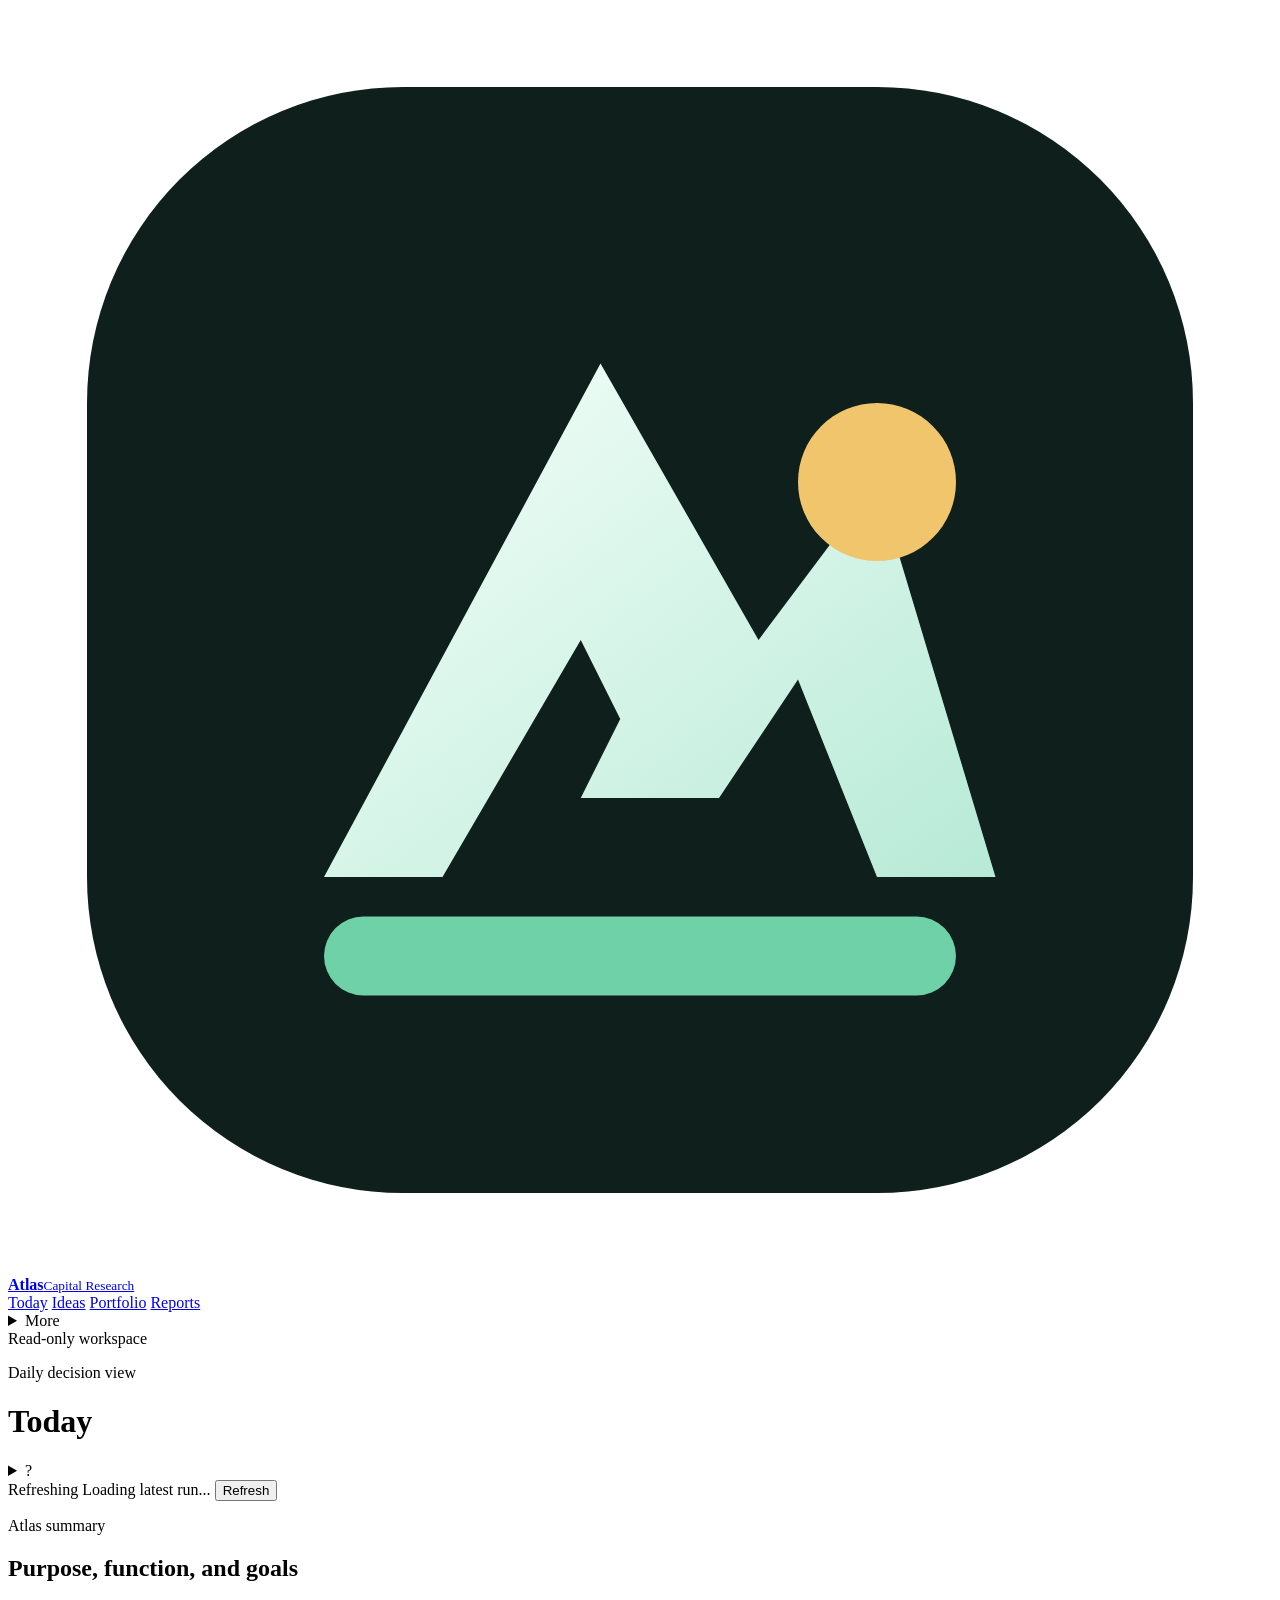
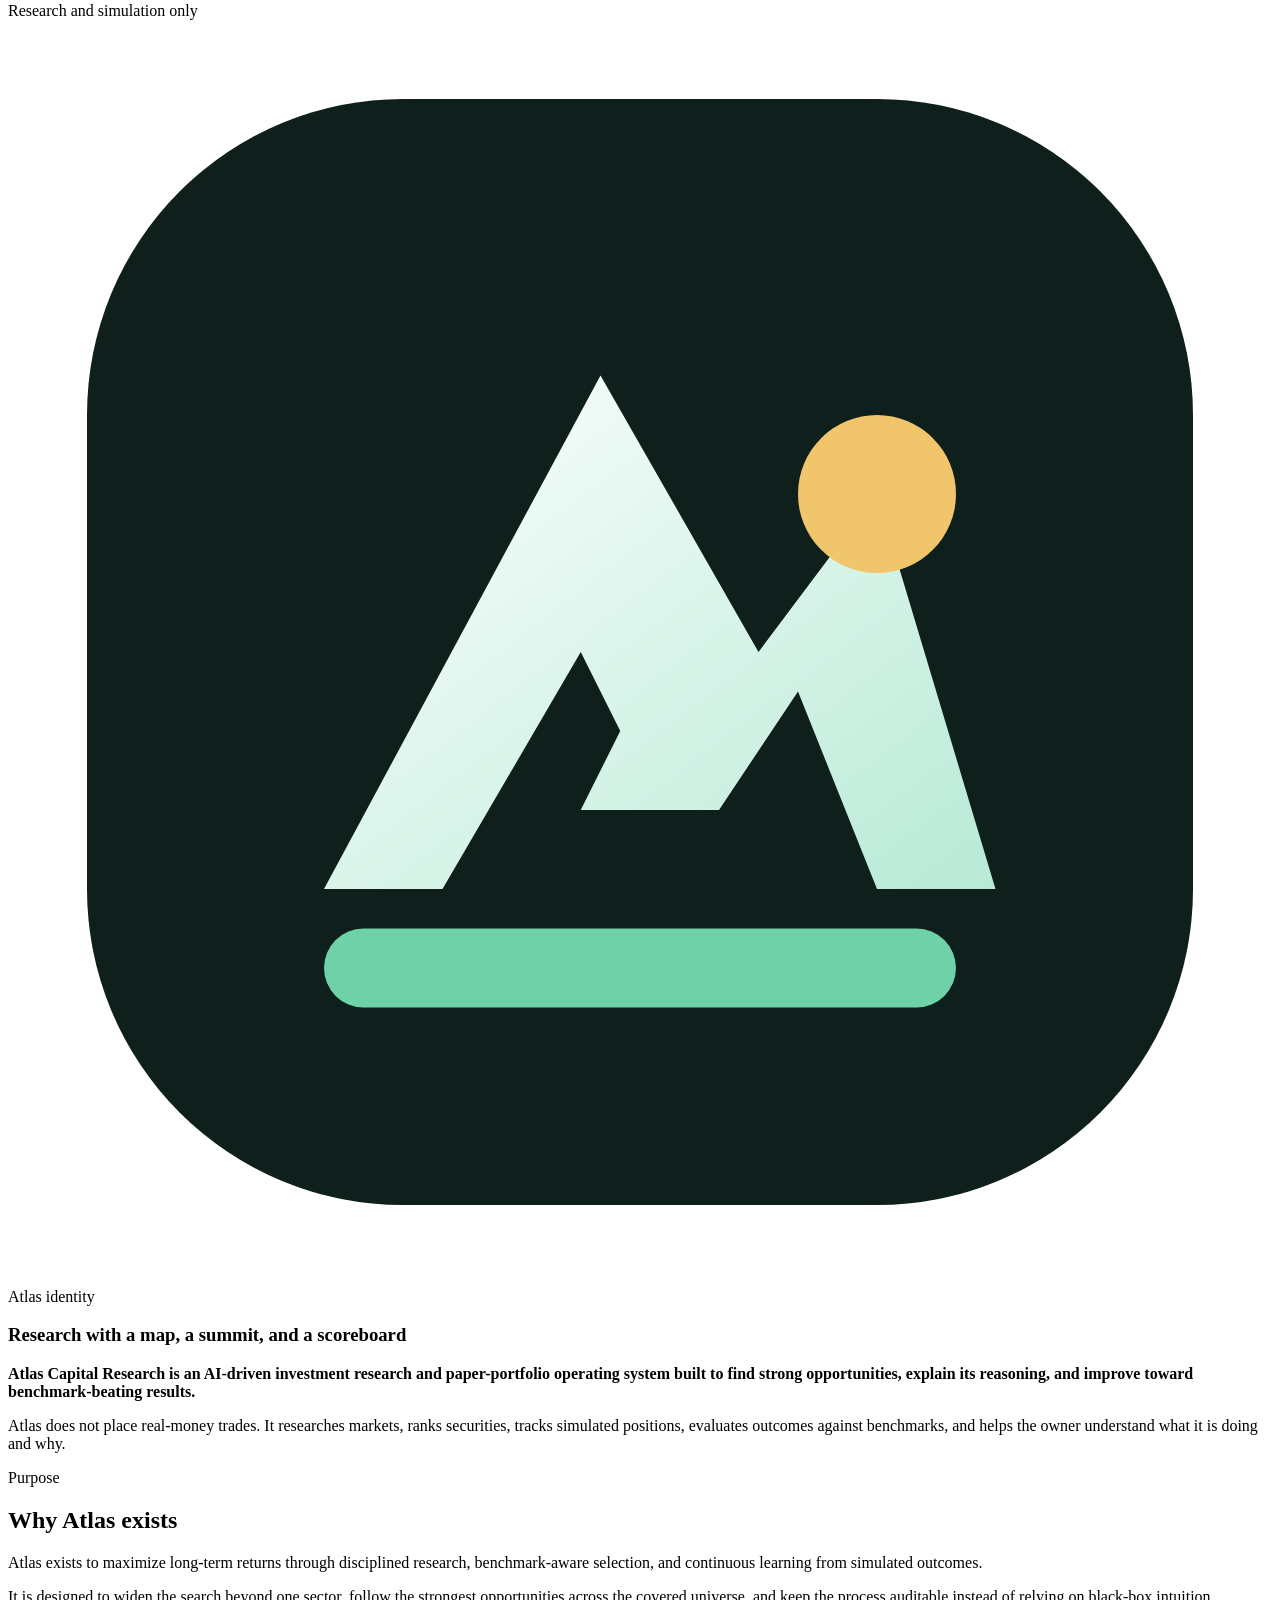
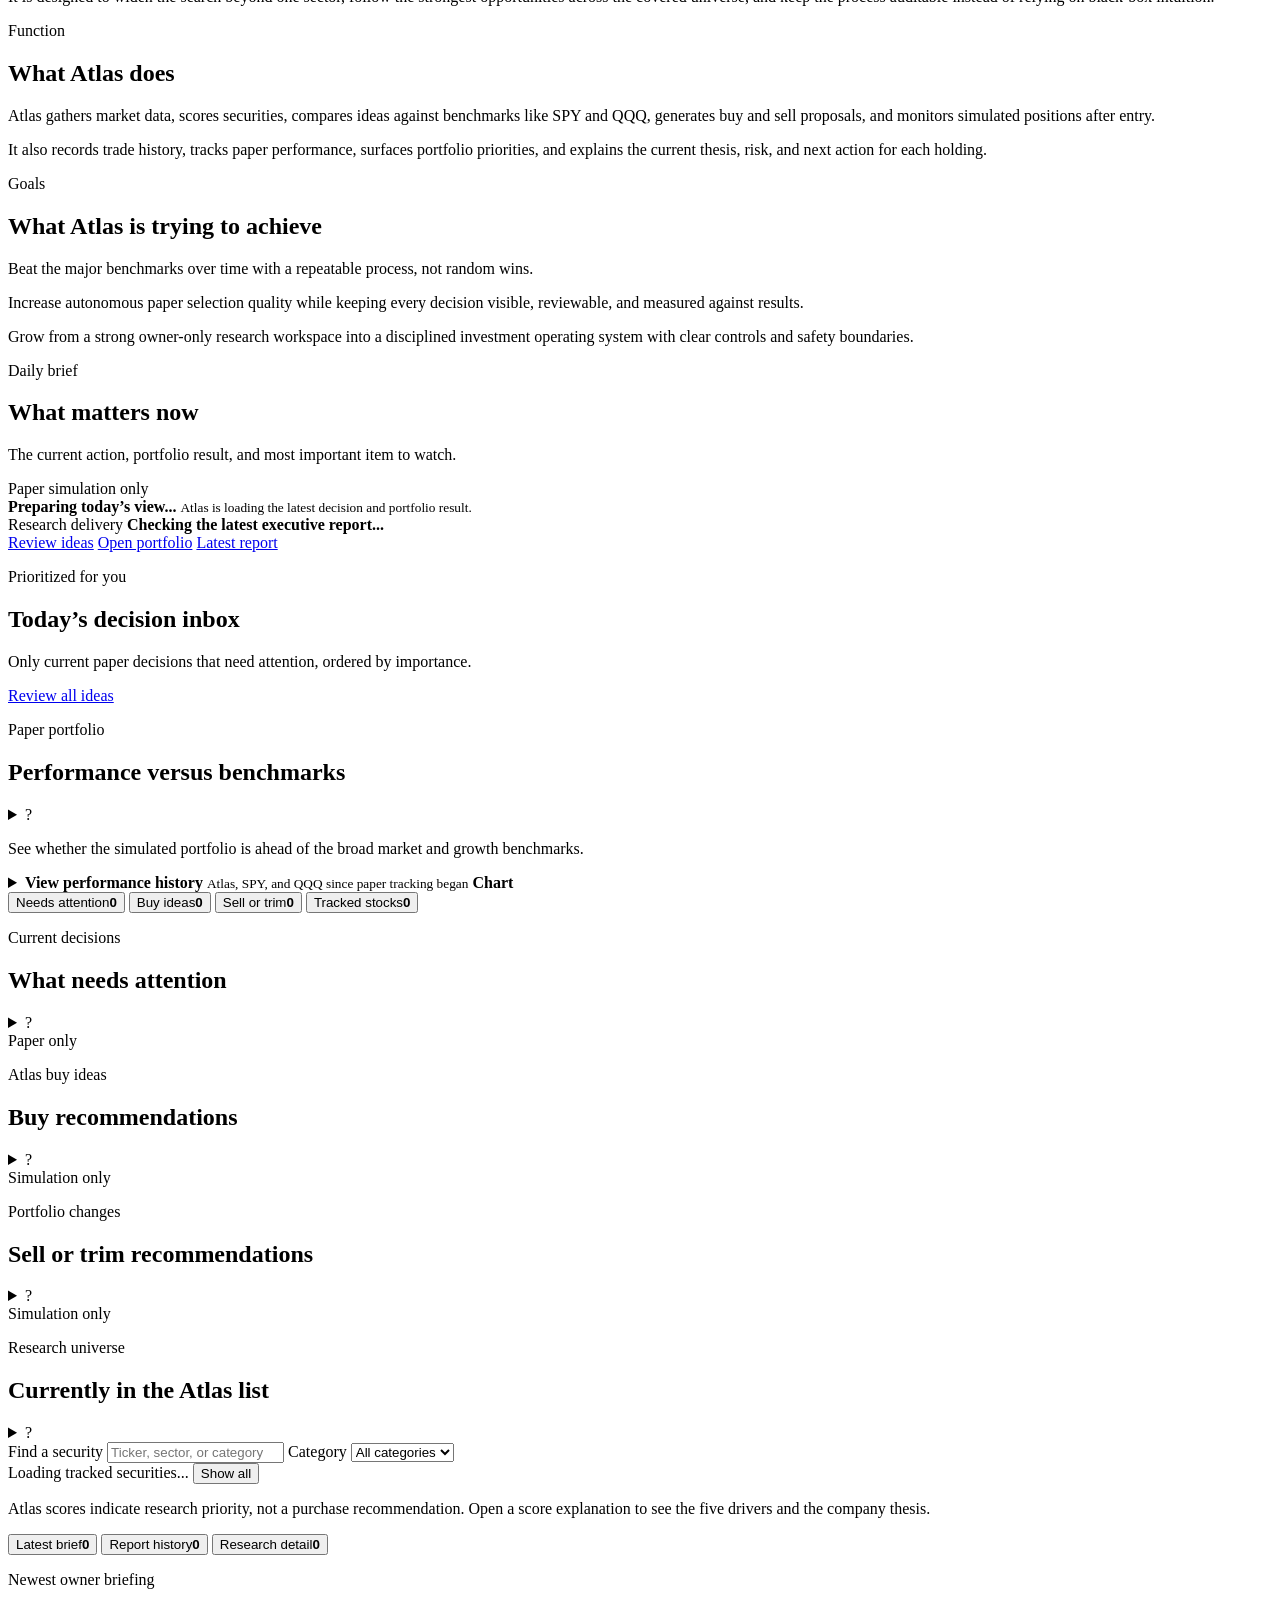
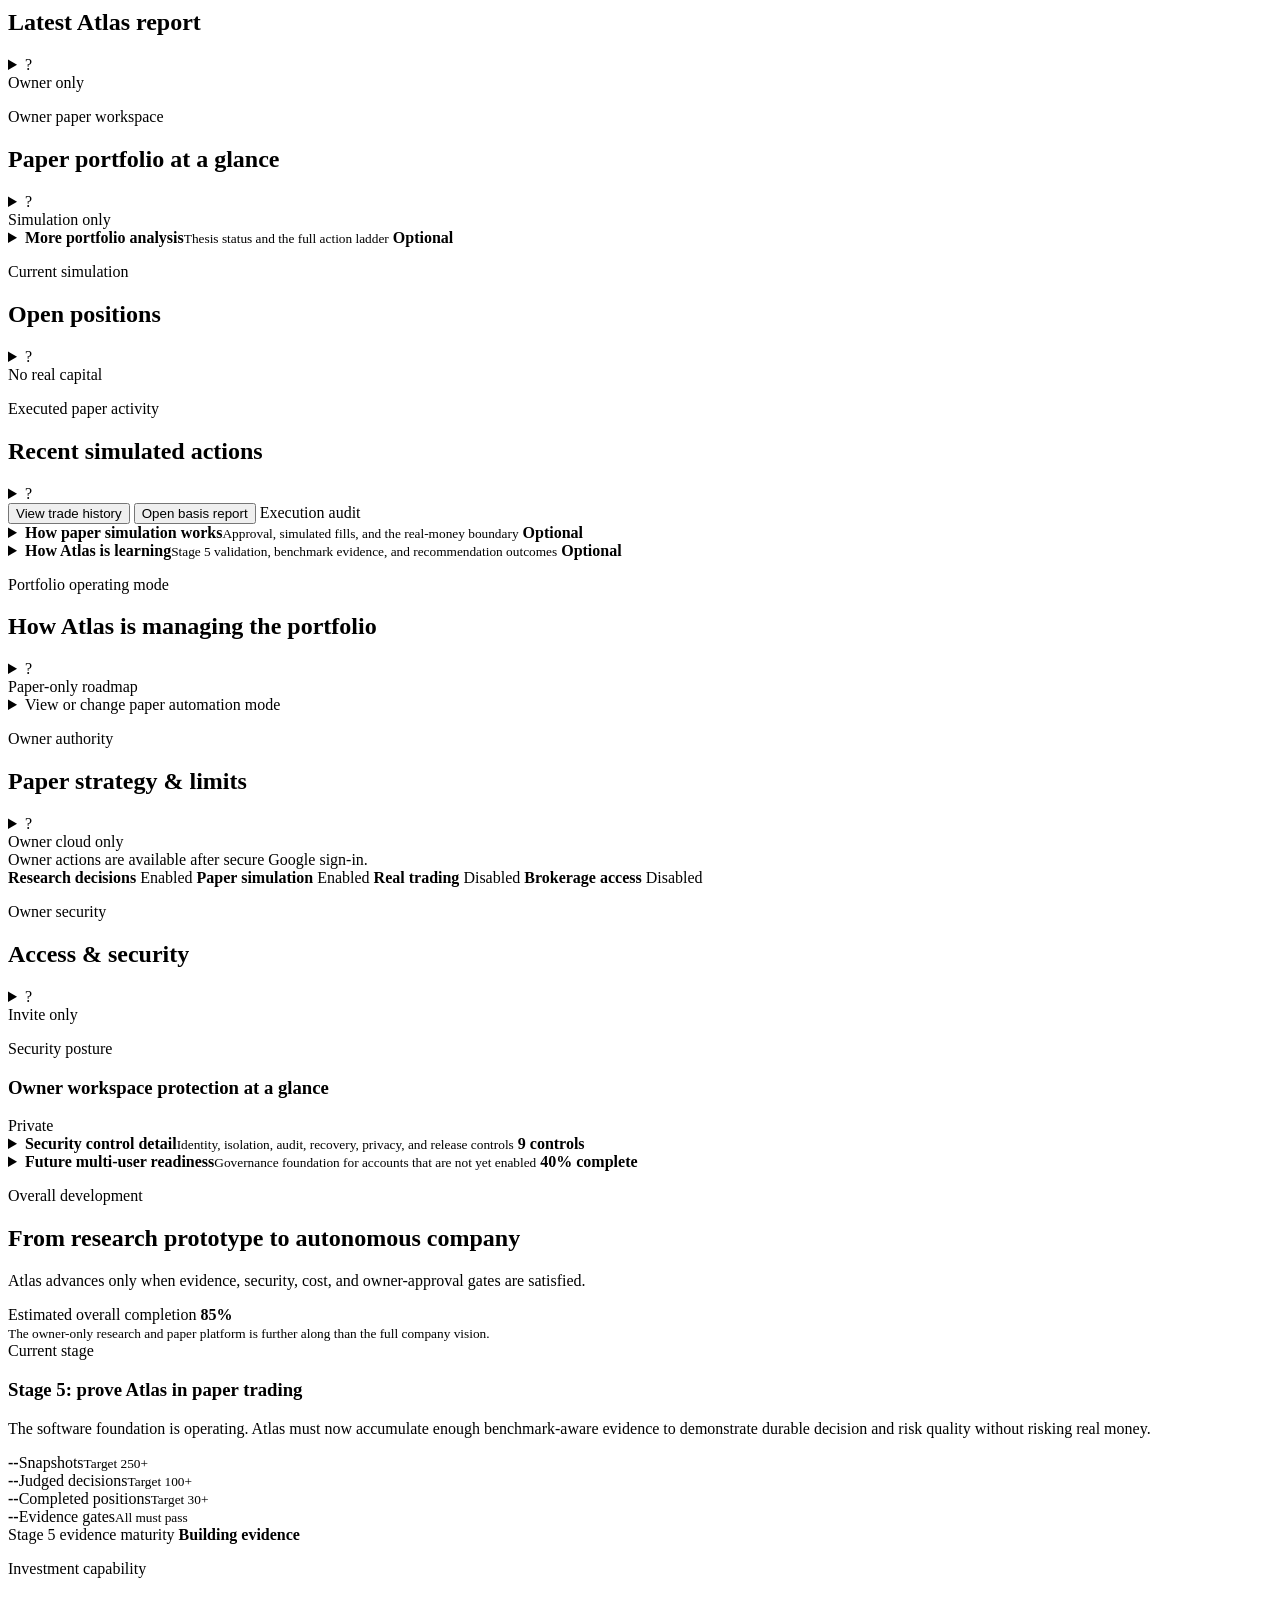
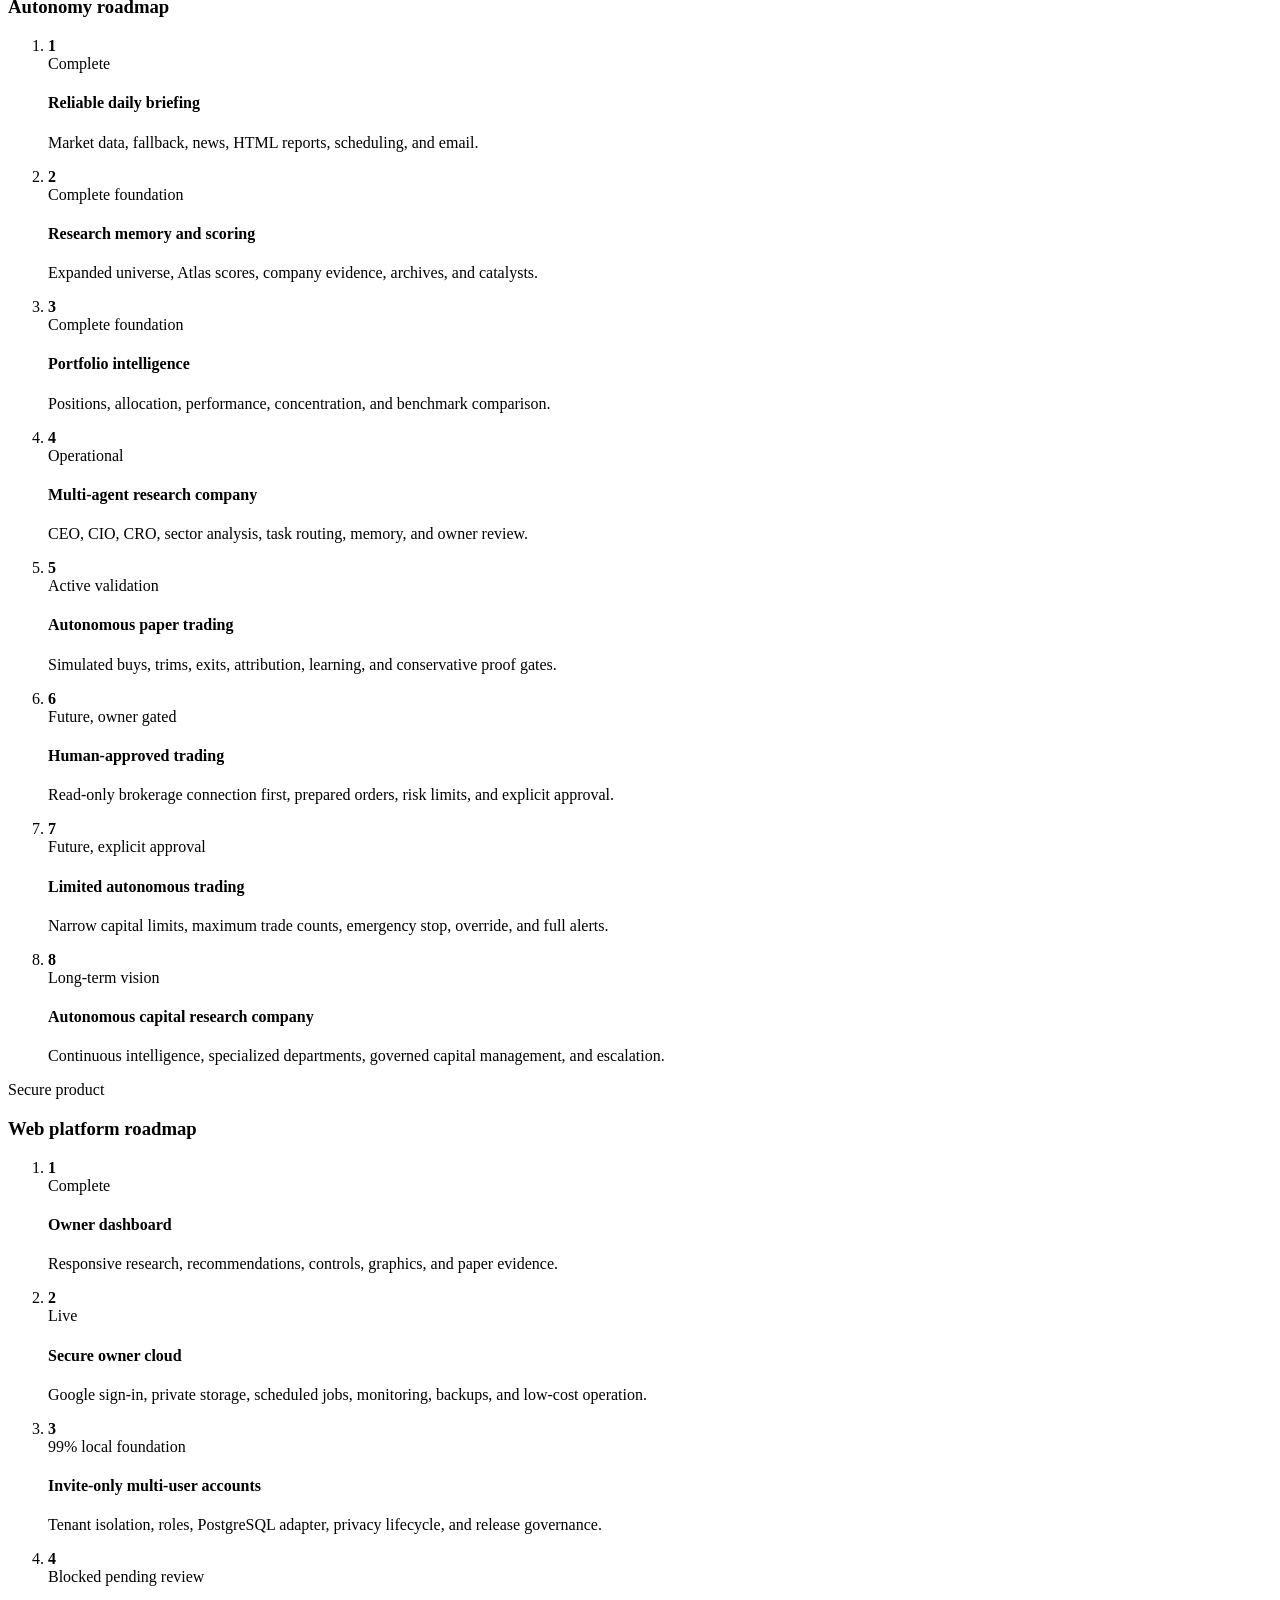
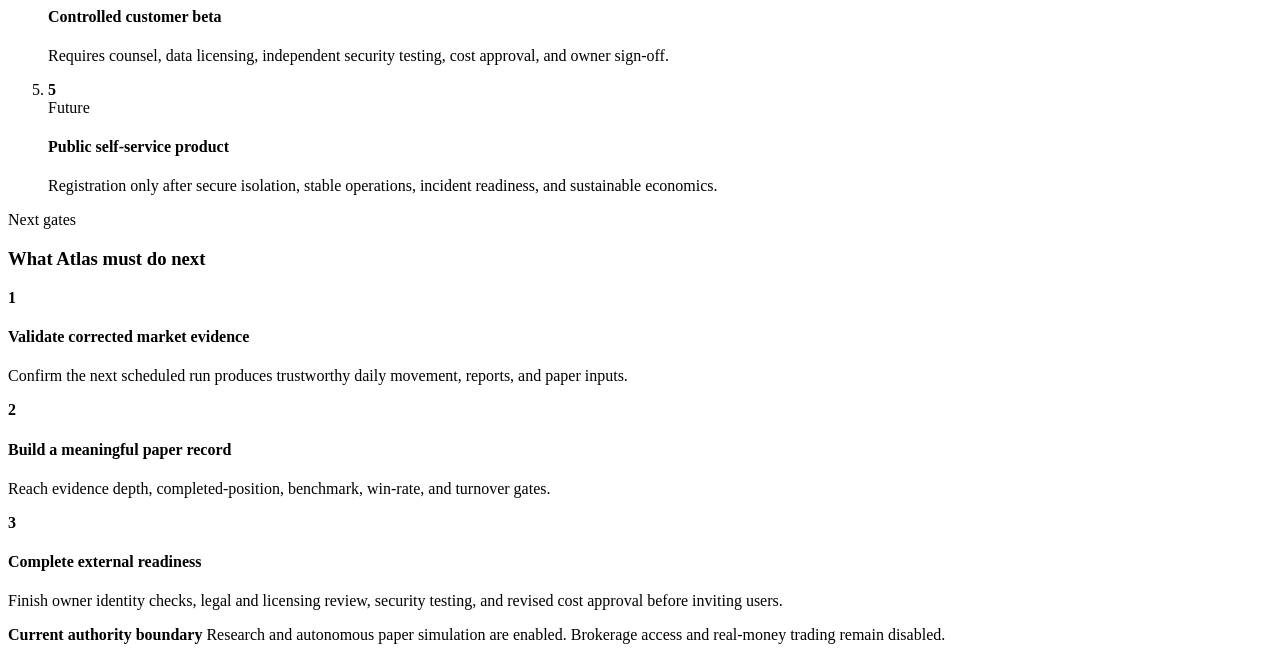
==== commit 2b7f5cd2: "Track current paper policy evidence" ====
--- a/web/index.html
+++ b/web/index.html
@@ -33,9 +33,9 @@
         <a class="nav-item" href="#research">Reports</a>
         <details class="nav-more">
           <summary>More</summary>
-          <a class="nav-item" href="#controls">Strategy settings</a>
-          <a class="nav-item" href="#roadmap">Development</a>
-          <a class="nav-item" href="#access">Security</a>
+          <a class="nav-item" href="#controls">Paper settings</a>
+          <a class="nav-item" href="#access">Security status</a>
+          <a class="nav-item" href="#roadmap">Development status</a>
           <a class="nav-item" href="#about">About Atlas</a>
         </details>
       </nav>
@@ -703,7 +703,7 @@
           <div>
             <p class="eyebrow">Owner authority</p>
             <div class="title-with-help">
-              <h2>Policy &amp; authority</h2>
+              <h2>Paper strategy &amp; limits</h2>
               <details class="info-popover">
                 <summary aria-label="About decision controls">?</summary>
                 <p>Owner-only controls for approving, deferring, or rejecting research and simulation proposals. These actions do not execute real trades.</p>
@@ -716,7 +716,12 @@
           Owner actions are available after secure Google sign-in.
         </div>
         <div id="control-content" class="control-workspace" hidden>
-          <article class="control-workspace-panel">
+          <div class="control-view-switcher" role="group" aria-label="Paper settings page view">
+            <button class="control-view-button active" type="button" data-control-view="settings"><span>Strategy &amp; limits</span><b id="control-settings-count">5</b></button>
+            <button class="control-view-button" type="button" data-control-view="decisions"><span>Pending decisions</span><b id="control-decisions-count">0</b></button>
+            <button class="control-view-button" type="button" data-control-view="monitoring"><span>Monitoring</span><b id="control-monitoring-count">0</b></button>
+          </div>
+          <article class="control-workspace-panel" data-control-section="settings">
             <div class="panel-heading">
               <div>
                 <p class="eyebrow">Owner policy brief</p>
@@ -727,7 +732,7 @@
             <div id="control-workspace-summary"></div>
           </article>
 
-          <details id="control-decisions-panel" class="control-disclosure">
+          <details id="control-decisions-panel" class="control-disclosure" data-control-section="decisions" hidden>
             <summary>
               <span><b>Owner decisions</b><small>Research reviews, outcomes, and items requiring a decision</small></span>
               <strong id="research-review-count">0 awaiting review</strong>
@@ -739,7 +744,7 @@
             </div>
           </details>
 
-          <details id="control-strategy-panel" class="control-disclosure">
+          <details id="control-strategy-panel" class="control-disclosure" data-control-section="settings">
             <summary>
               <span><b>Simulated strategy settings</b><small>Paper autonomy, entry thresholds, sizing, and risk preferences</small></span>
               <strong>Owner editable</strong>
@@ -752,7 +757,7 @@
             </div>
           </details>
 
-          <details id="control-portfolio-panel" class="control-disclosure">
+          <details id="control-portfolio-panel" class="control-disclosure" data-control-section="monitoring" hidden>
             <summary>
               <span><b>Paper portfolio monitoring</b><small>Current posture, watch items, steady holdings, and simulated proposals</small></span>
               <strong id="portfolio-action-count">0 items</strong>
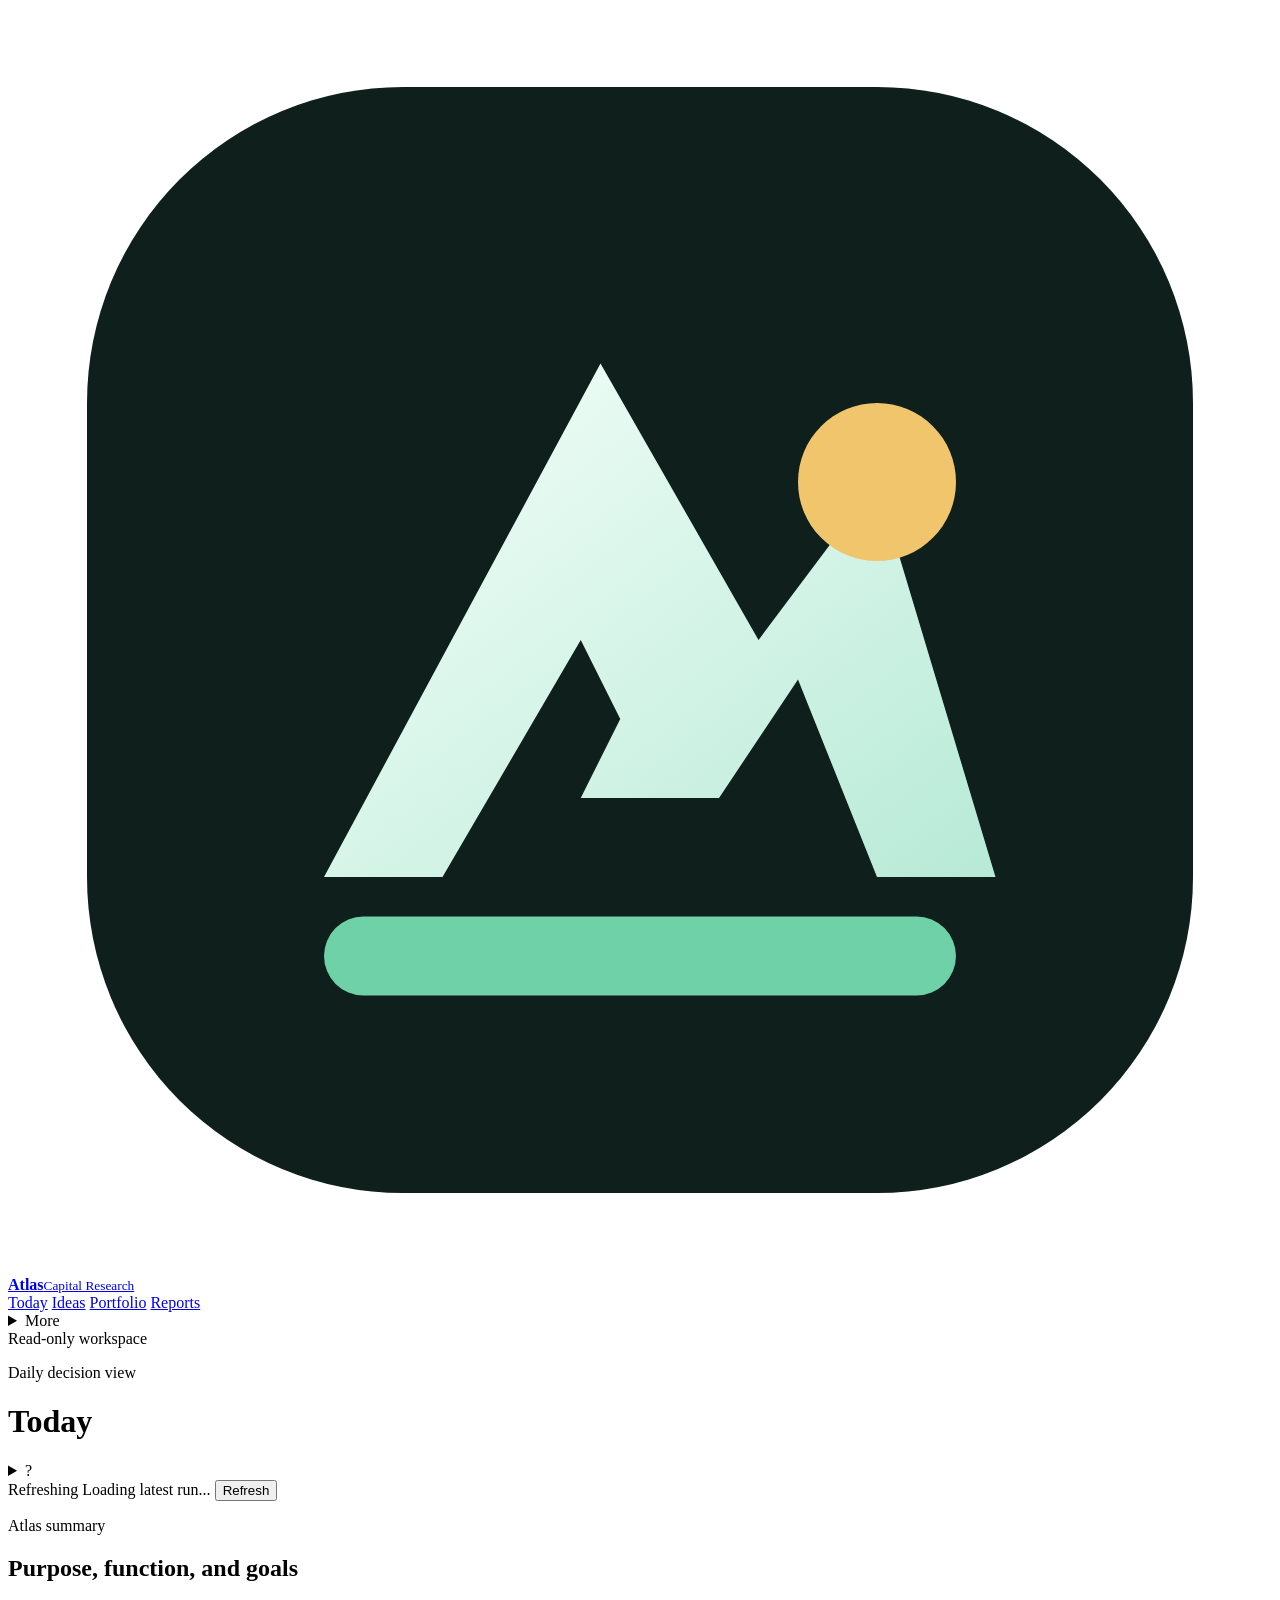
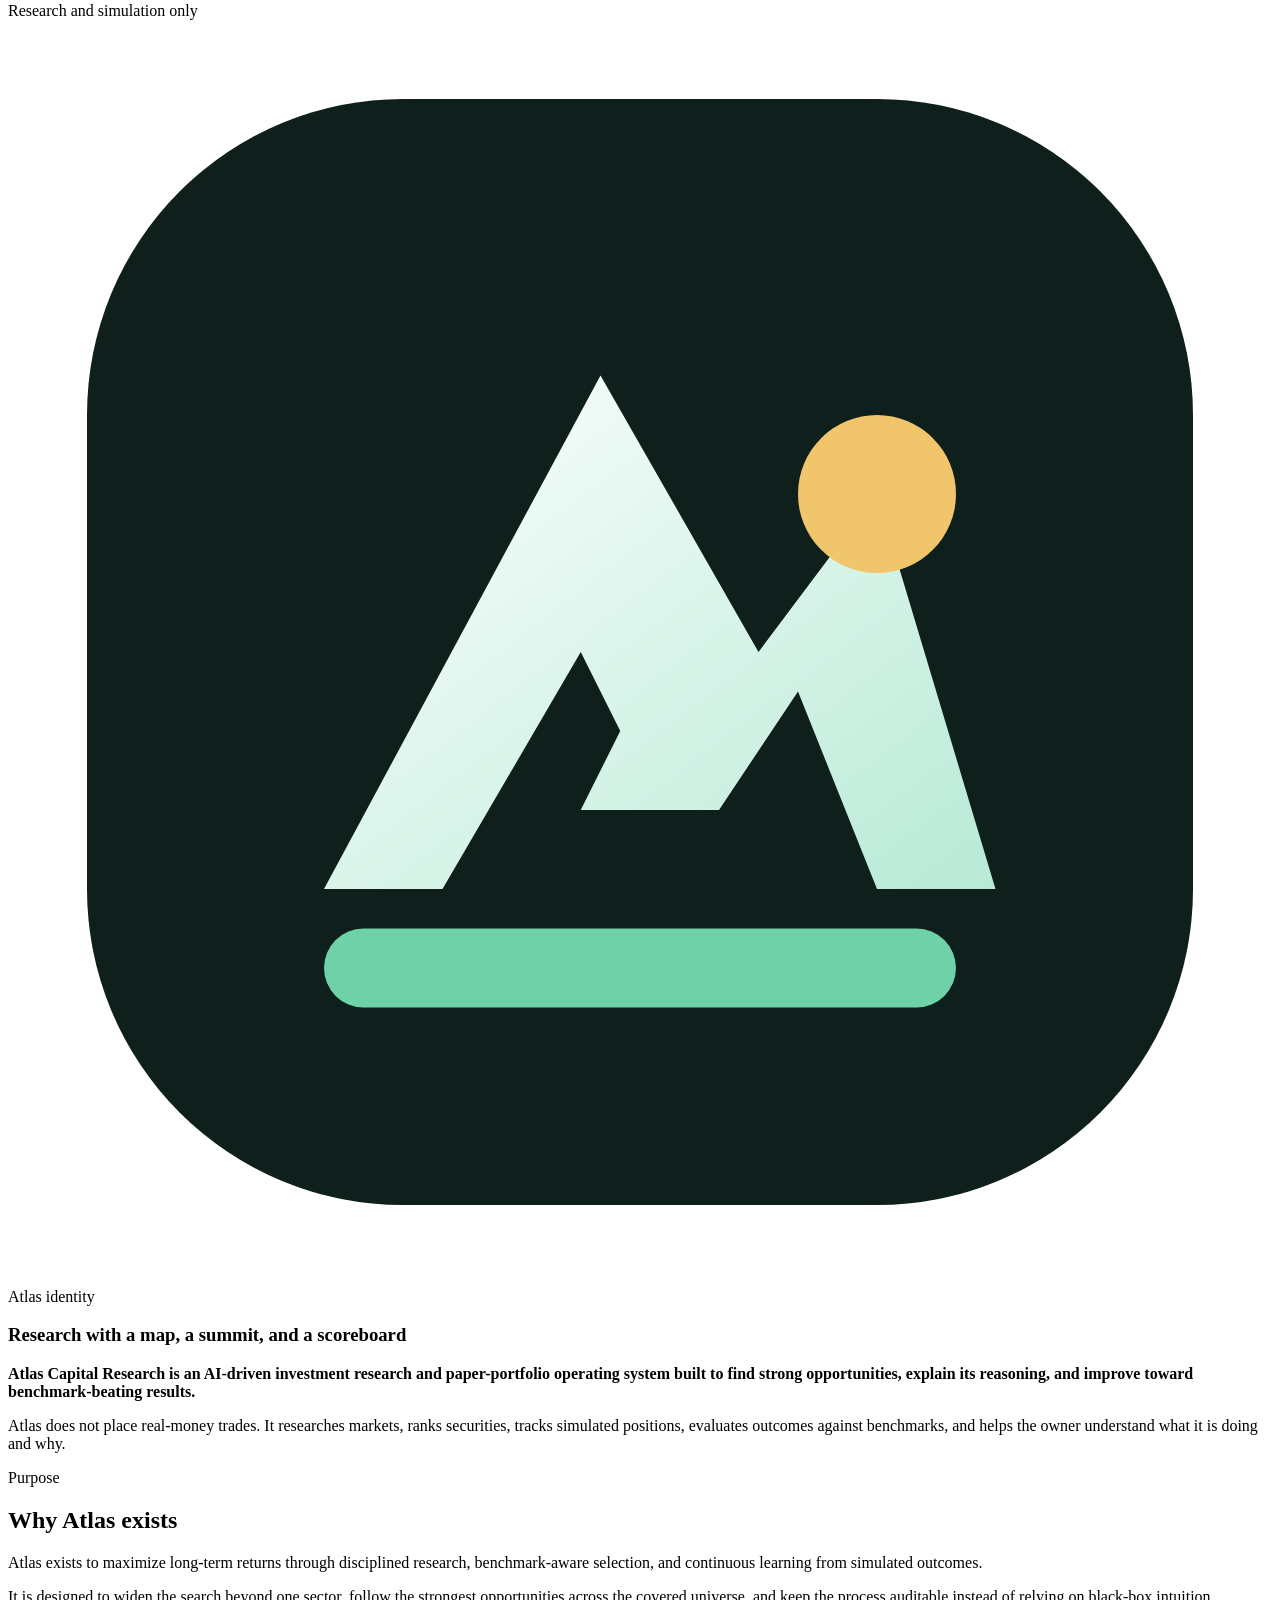
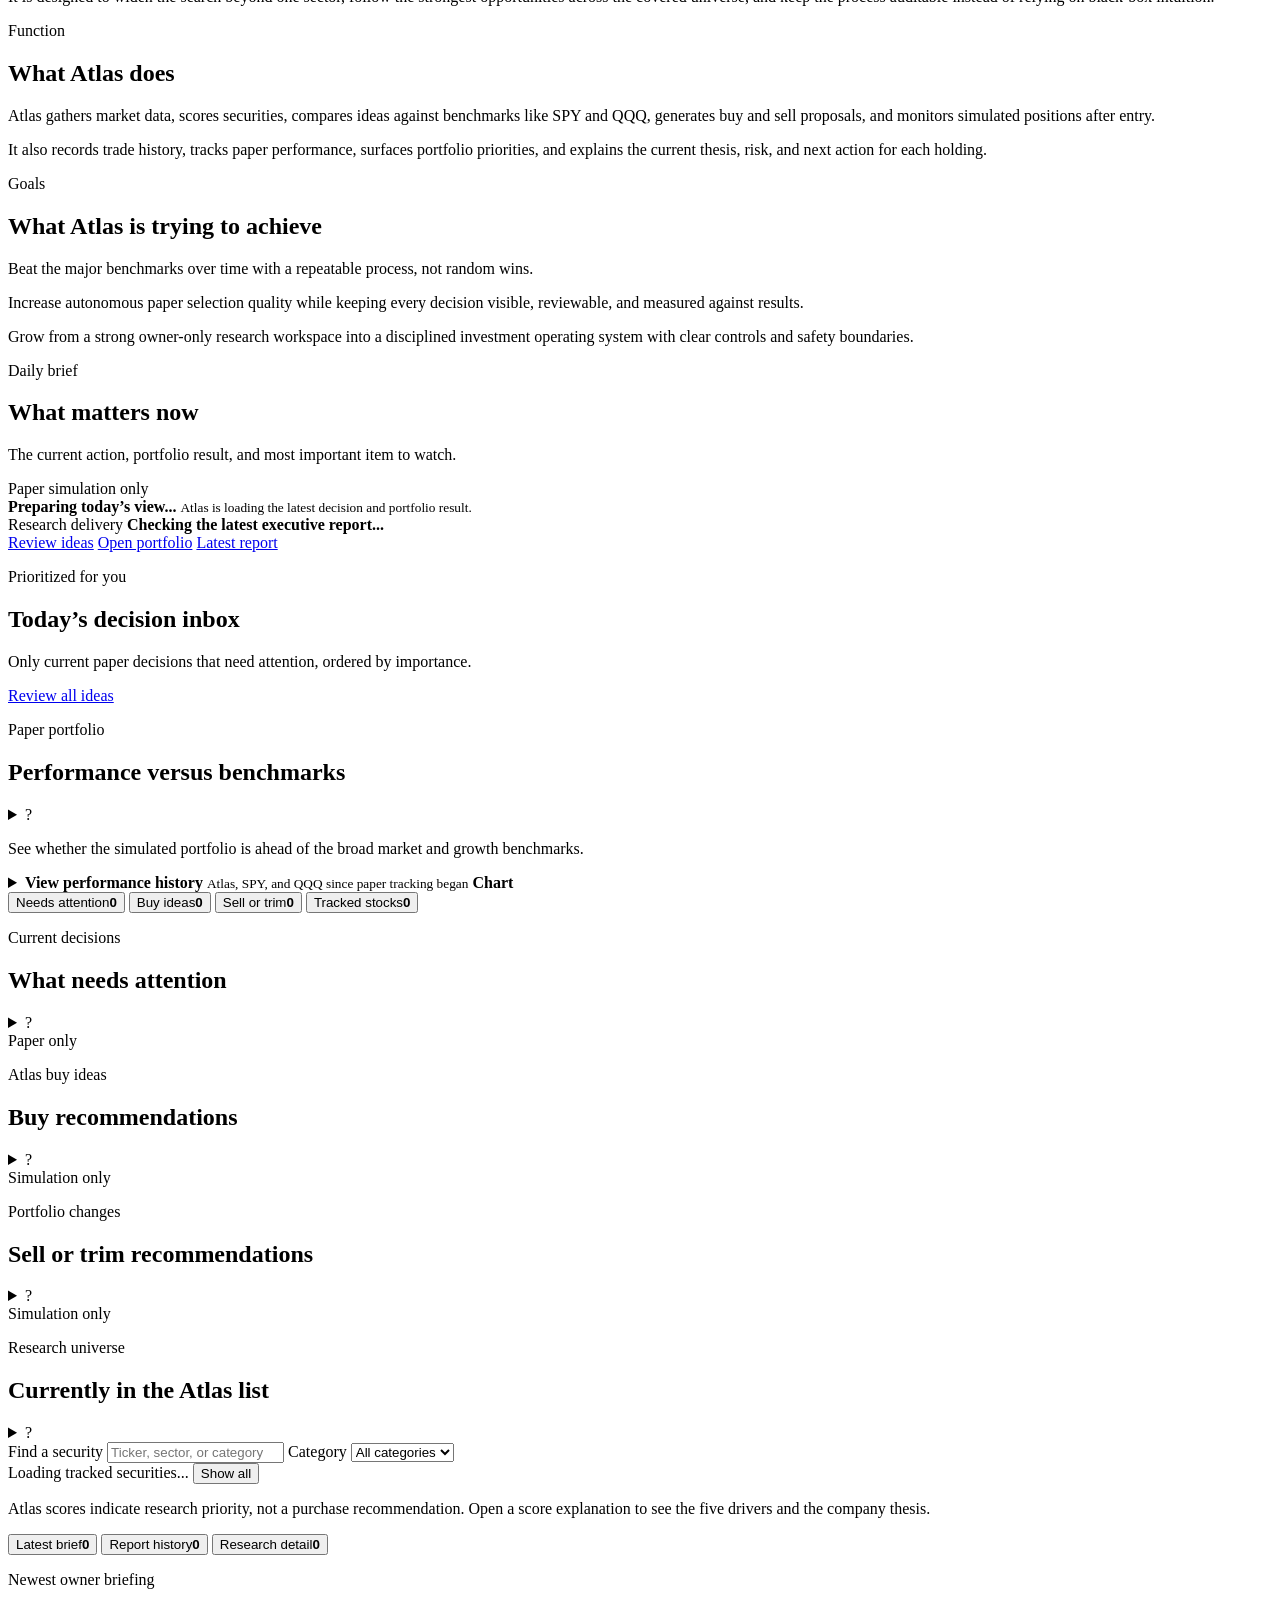
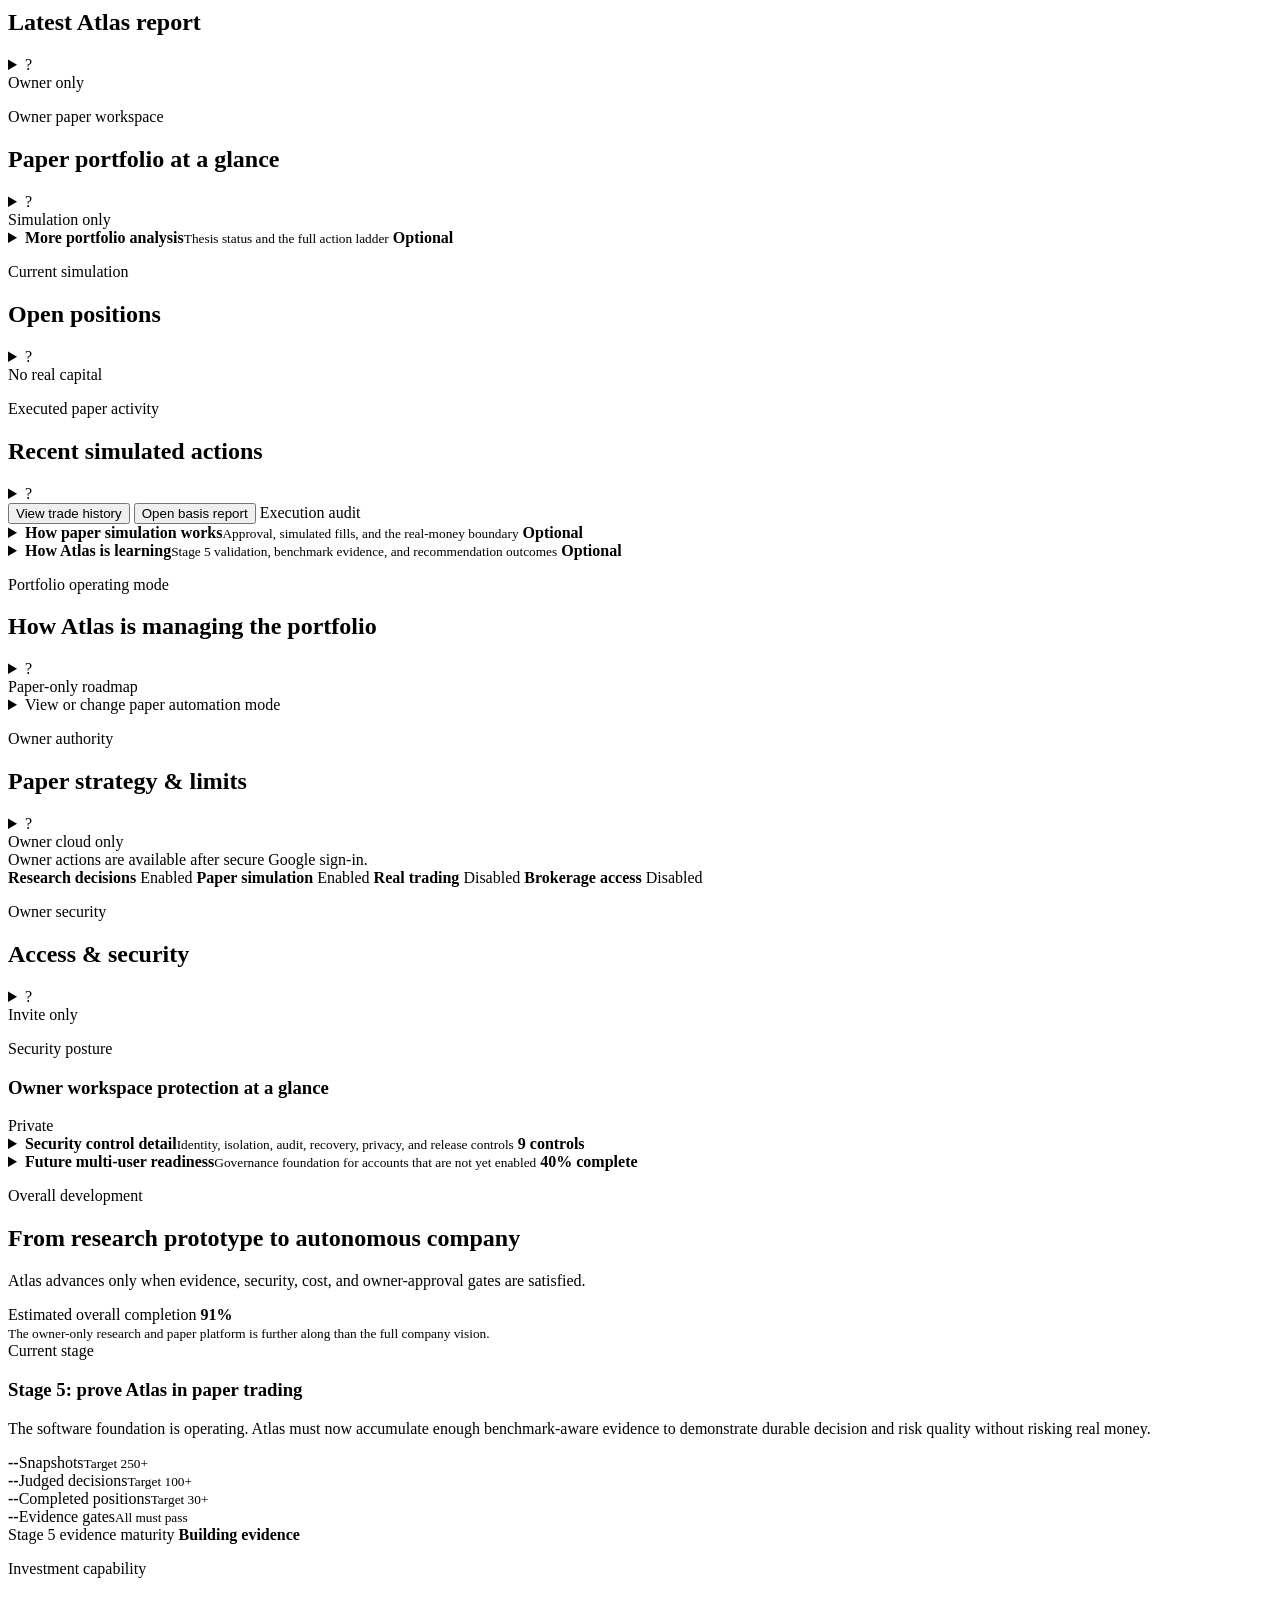
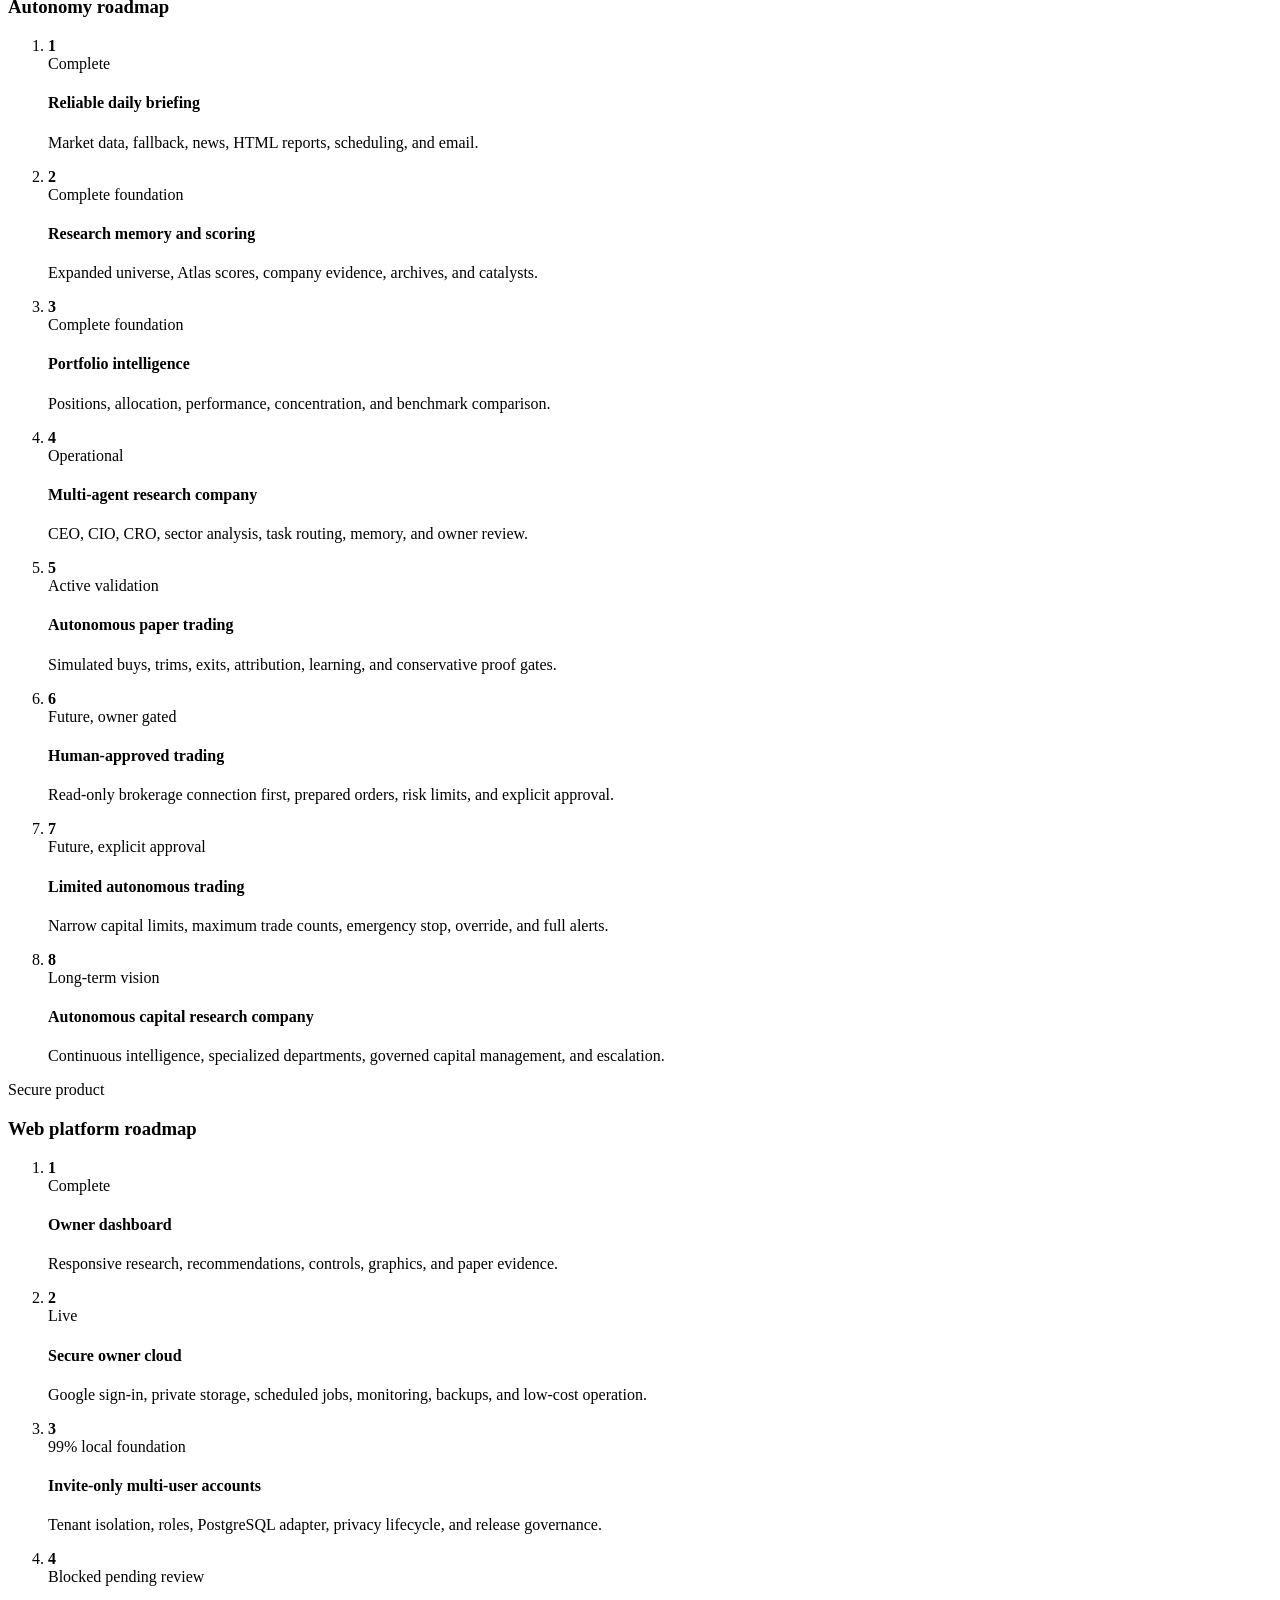
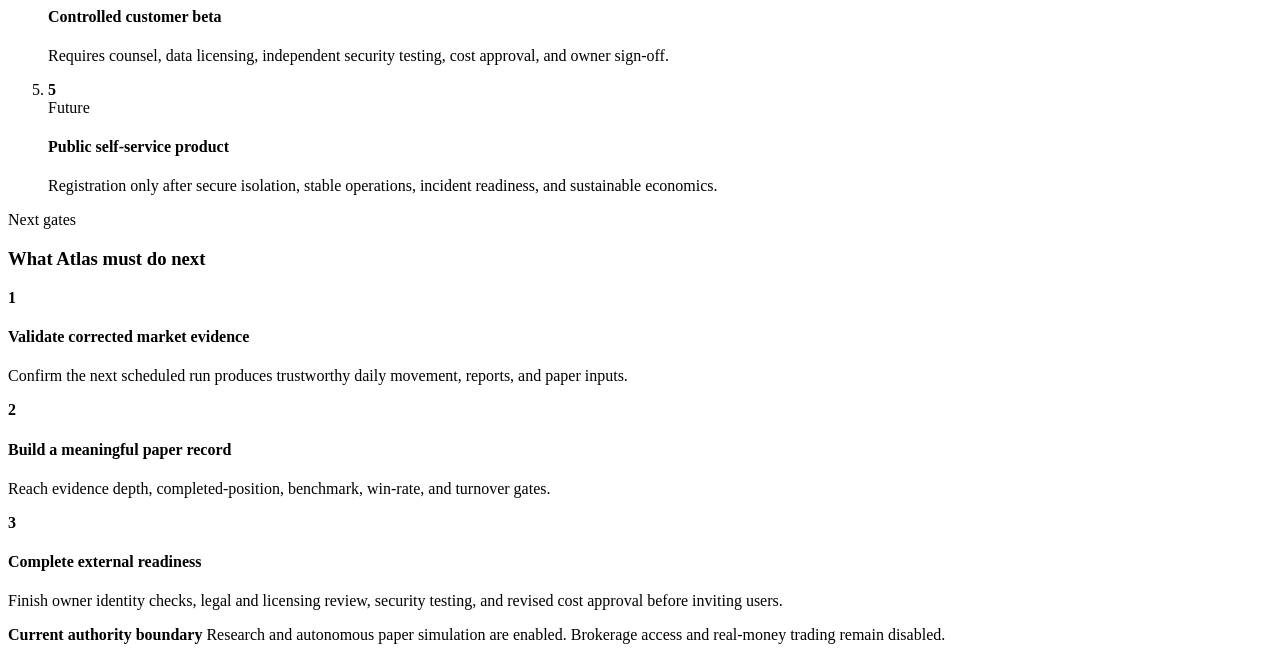
==== commit 7d3528b6: "Add guarded entry experiment approval" ====
--- a/web/index.html
+++ b/web/index.html
@@ -739,6 +739,7 @@
             </summary>
             <div class="control-detail-content">
               <div id="owner-outcomes" class="decision-list"></div>
+              <div id="entry-experiment-review" class="decision-list"></div>
               <div id="daily-action-list" class="decision-list"></div>
               <div id="research-reviews" class="decision-list"></div>
             </div>
@@ -919,9 +920,9 @@
           </div>
           <div class="roadmap-overall">
             <span>Estimated overall completion</span>
-            <strong>85%</strong>
-            <div class="roadmap-progress" aria-label="85 percent complete">
-              <span style="width:85%"></span>
+            <strong>91%</strong>
+            <div class="roadmap-progress" aria-label="91 percent complete">
+              <span style="width:91%"></span>
             </div>
             <small>The owner-only research and paper platform is further along than the full company vision.</small>
           </div>
@@ -1090,6 +1091,29 @@
       </div>
     </form>
   </dialog>
-    <script src="/app.js?v=20260811-counted-ideas"></script>
+  <dialog id="entry-experiment-dialog" class="confirmation-dialog">
+    <form id="entry-experiment-form" method="dialog">
+      <div class="dialog-heading">
+        <div>
+          <p class="eyebrow">Paper-policy experiment</p>
+          <h2>Approve bounded experiment</h2>
+        </div>
+        <button id="entry-experiment-close" class="icon-button" type="button" aria-label="Close experiment confirmation">&times;</button>
+      </div>
+      <p id="entry-experiment-summary" class="dialog-summary"></p>
+      <div class="simulation-boundary">
+        This can change one Atlas paper-policy setting only. It cannot place a brokerage order, use real capital, or expand trading authority.
+      </div>
+      <label class="confirmation-field" for="entry-experiment-confirmation">
+        <span>Type <strong>APPROVE PAPER EXPERIMENT</strong> to continue</span>
+        <input id="entry-experiment-confirmation" name="confirmation" type="text" autocomplete="off" spellcheck="false">
+      </label>
+      <div class="dialog-actions">
+        <button id="entry-experiment-cancel" class="secondary" type="button">Cancel</button>
+        <button id="entry-experiment-submit" type="submit" disabled>Approve paper experiment</button>
+      </div>
+    </form>
+  </dialog>
+    <script src="/app.js?v=20260814-entry-experiment-control"></script>
 </body>
 </html>
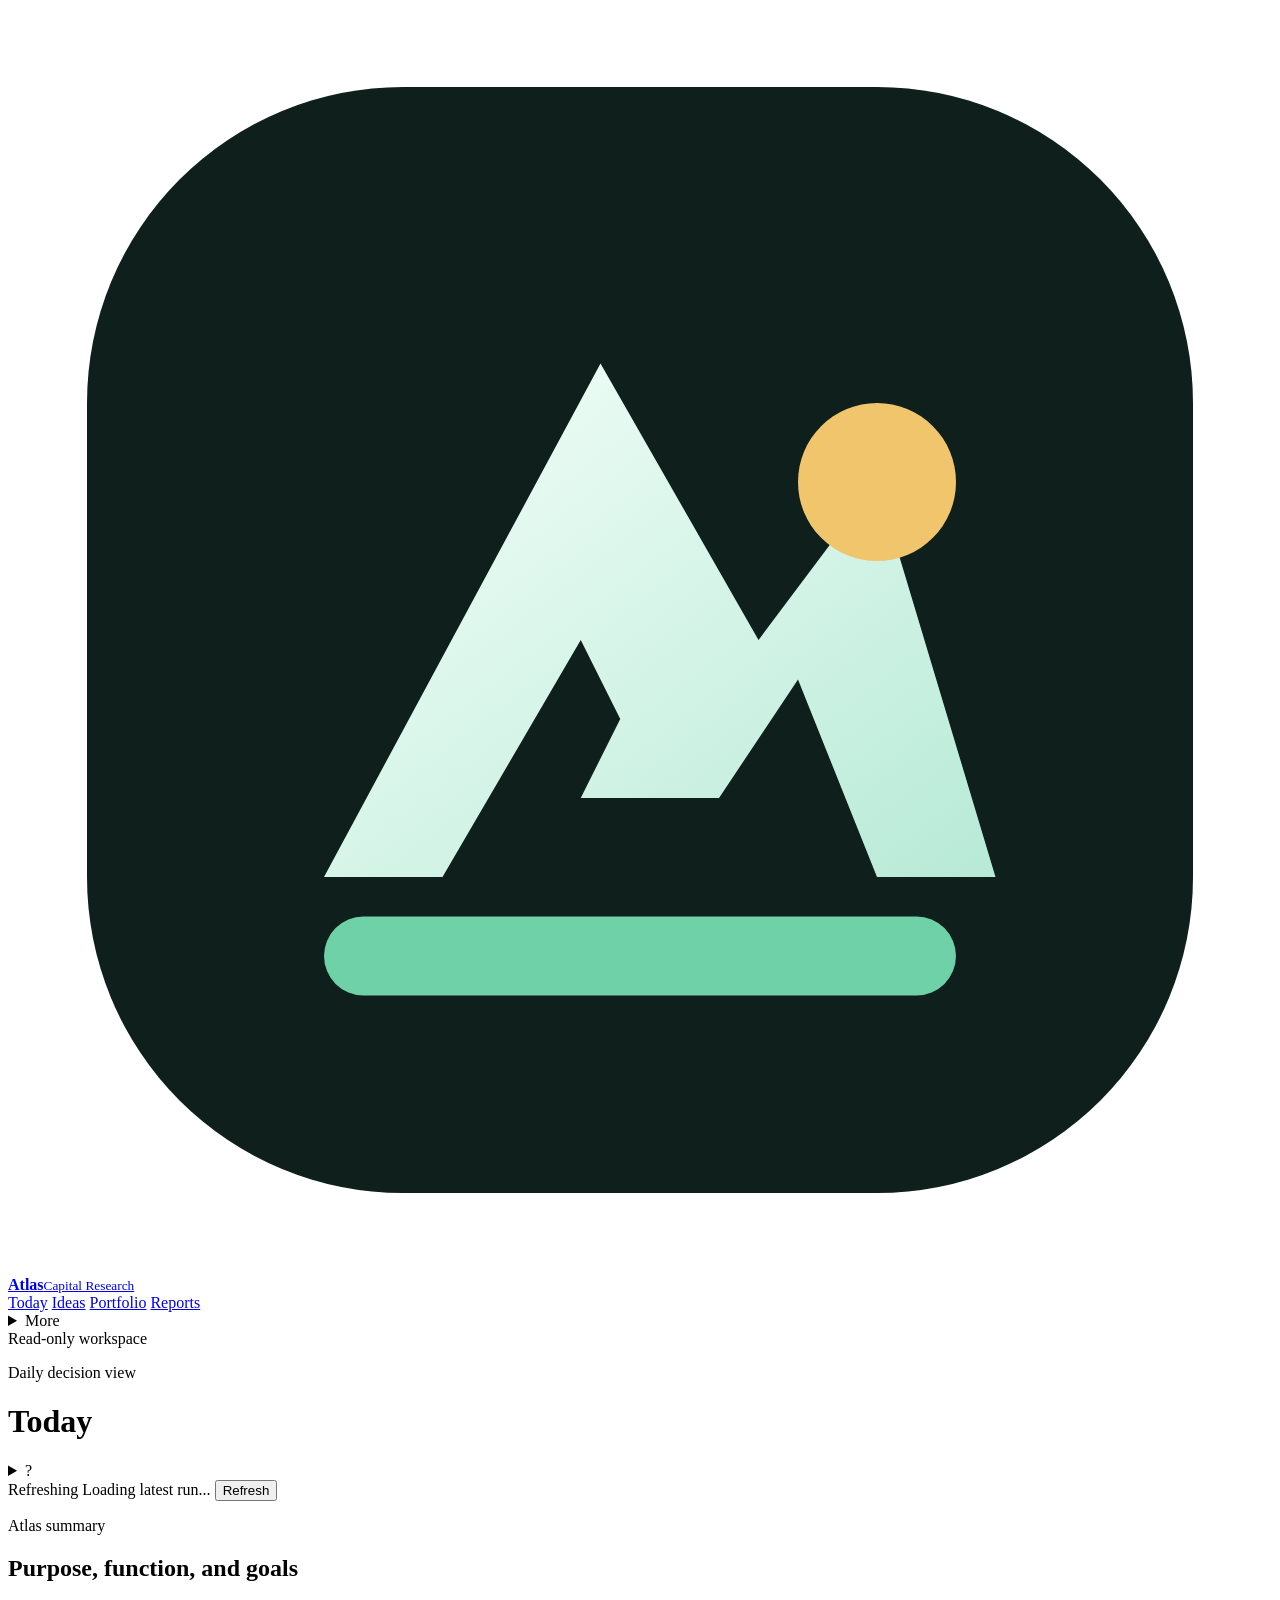
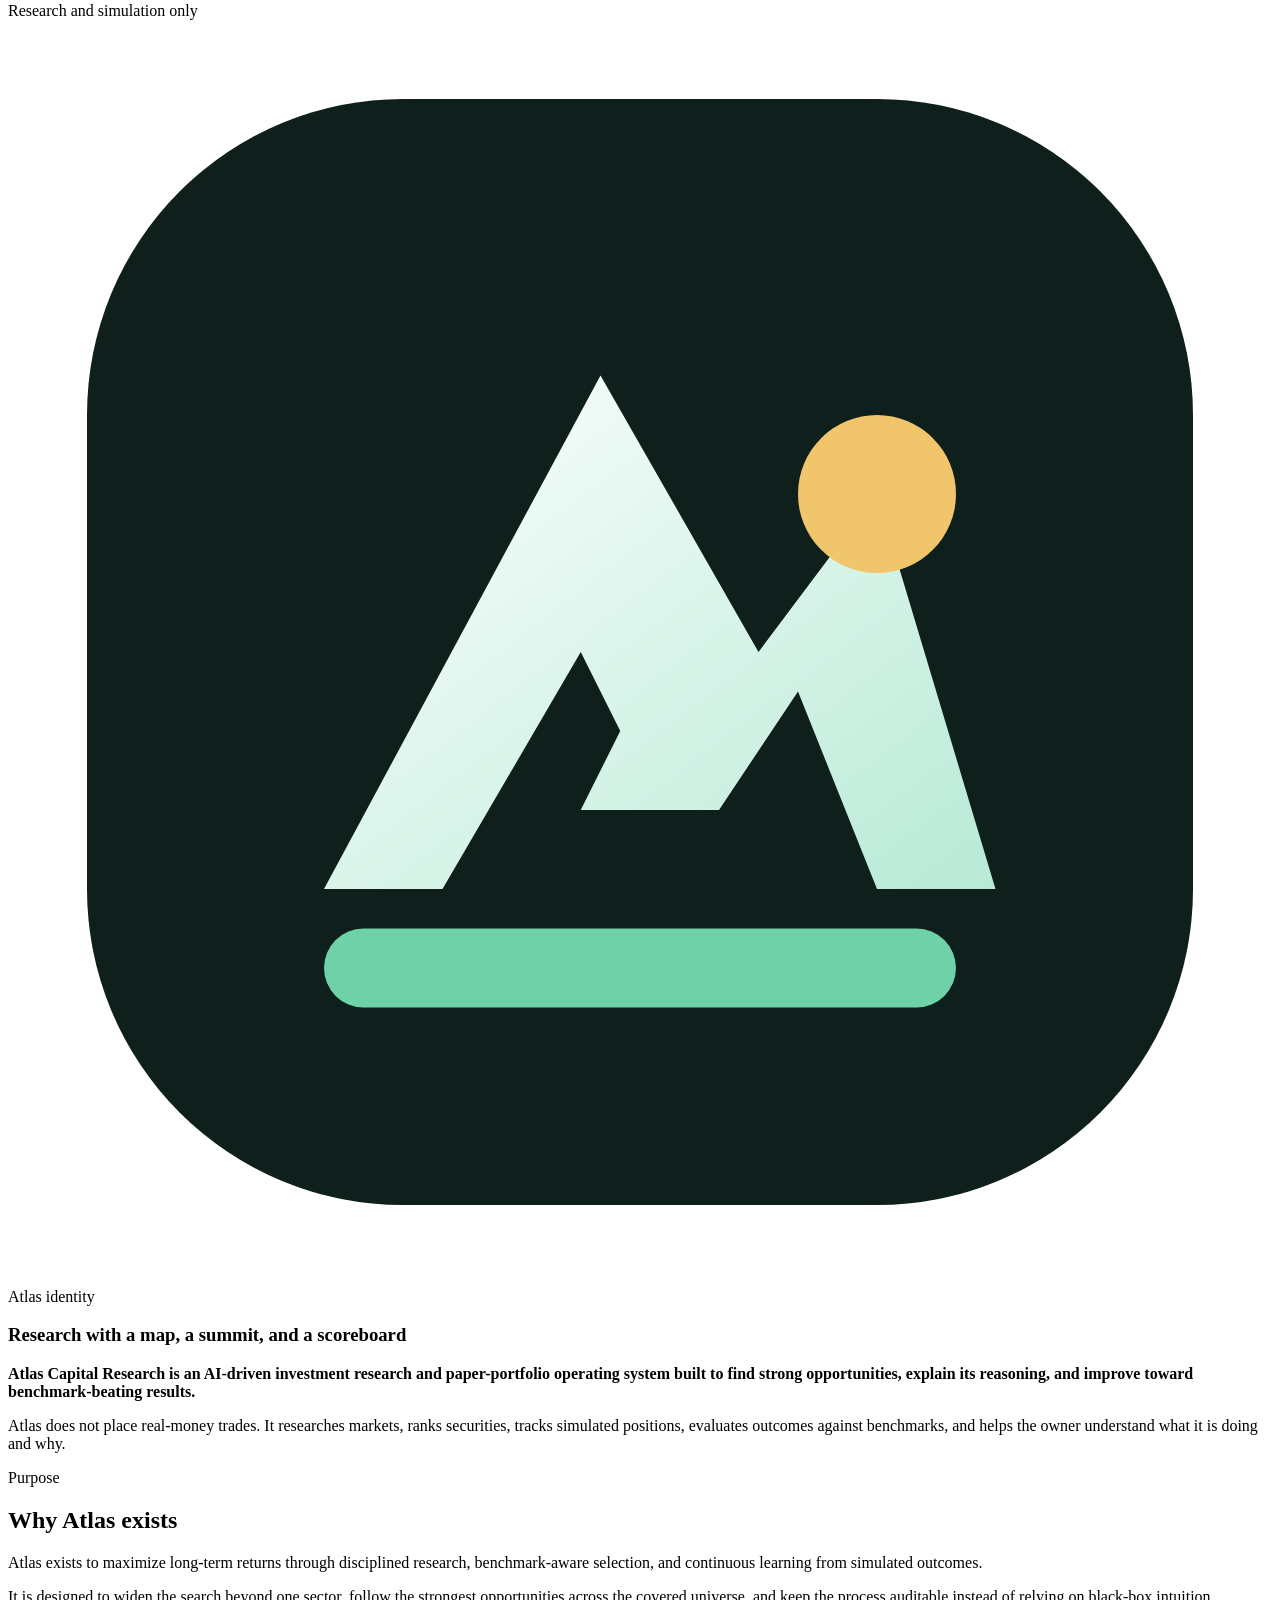
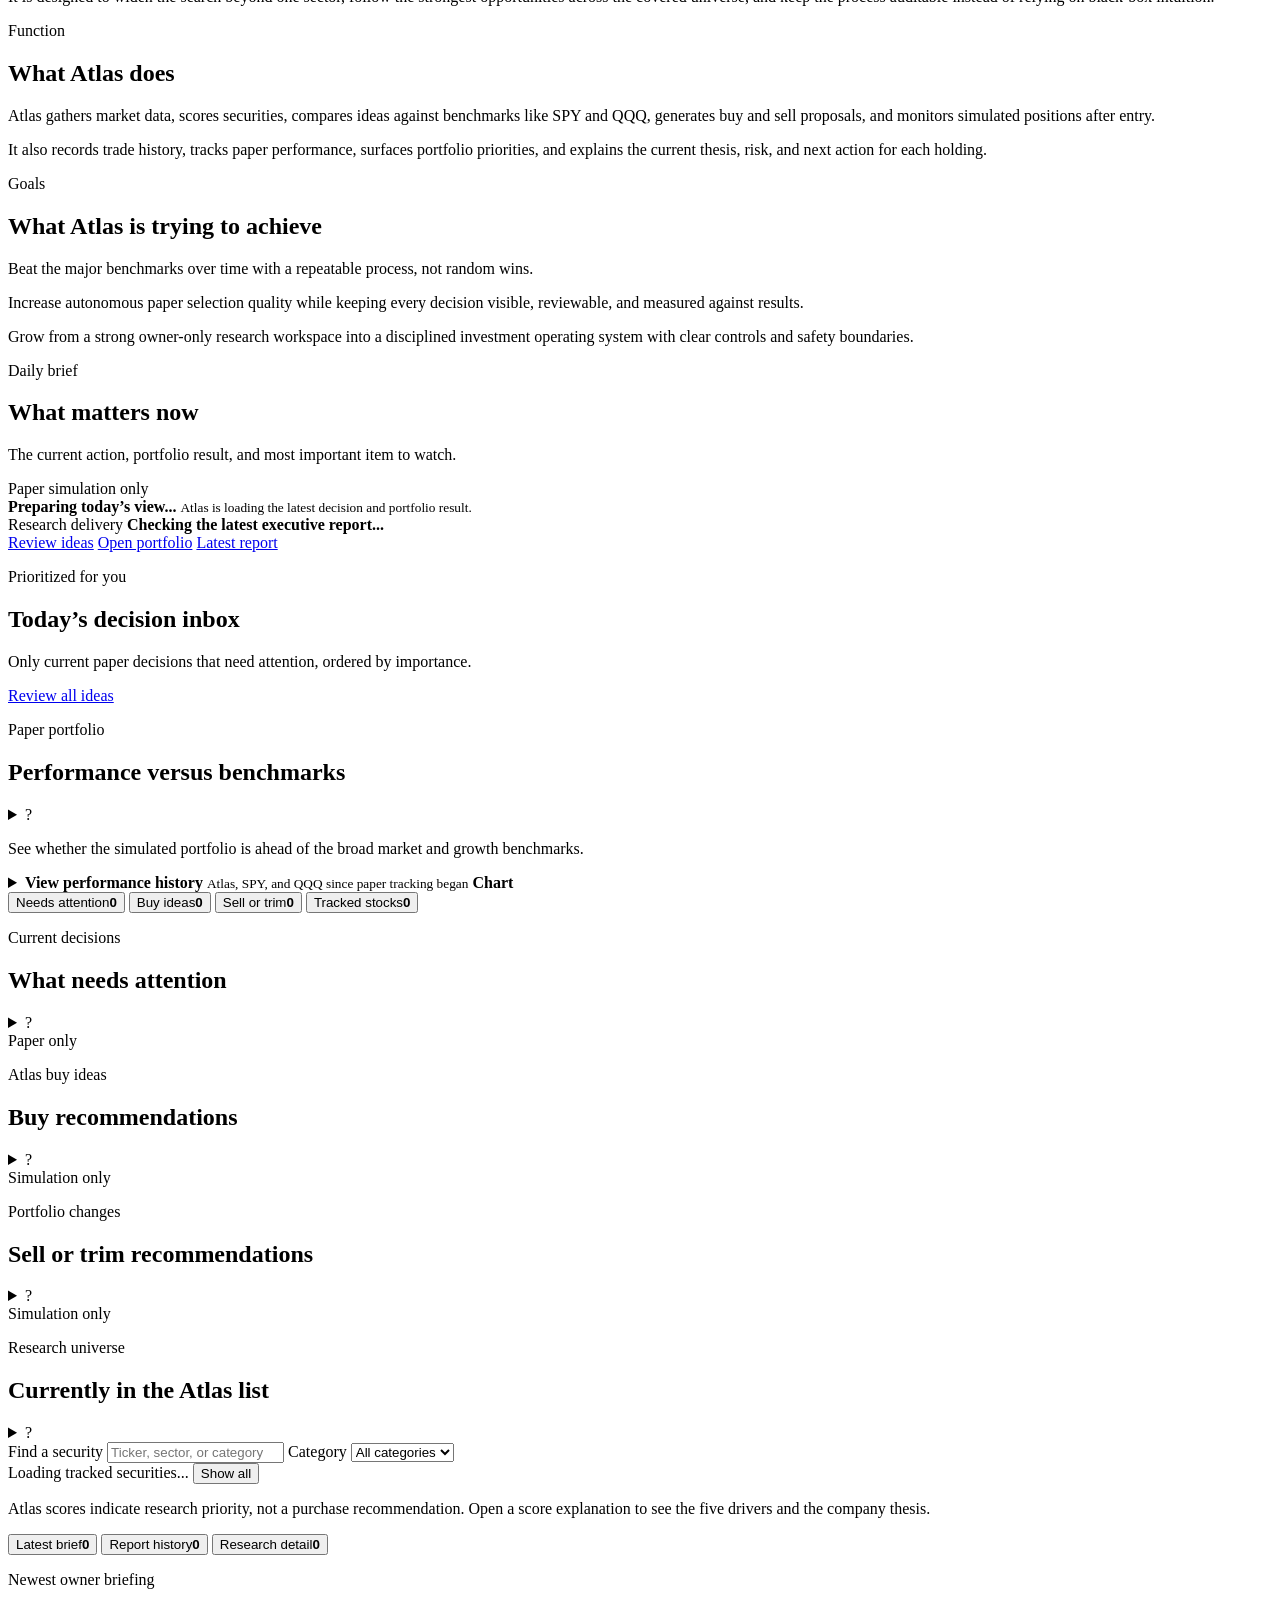
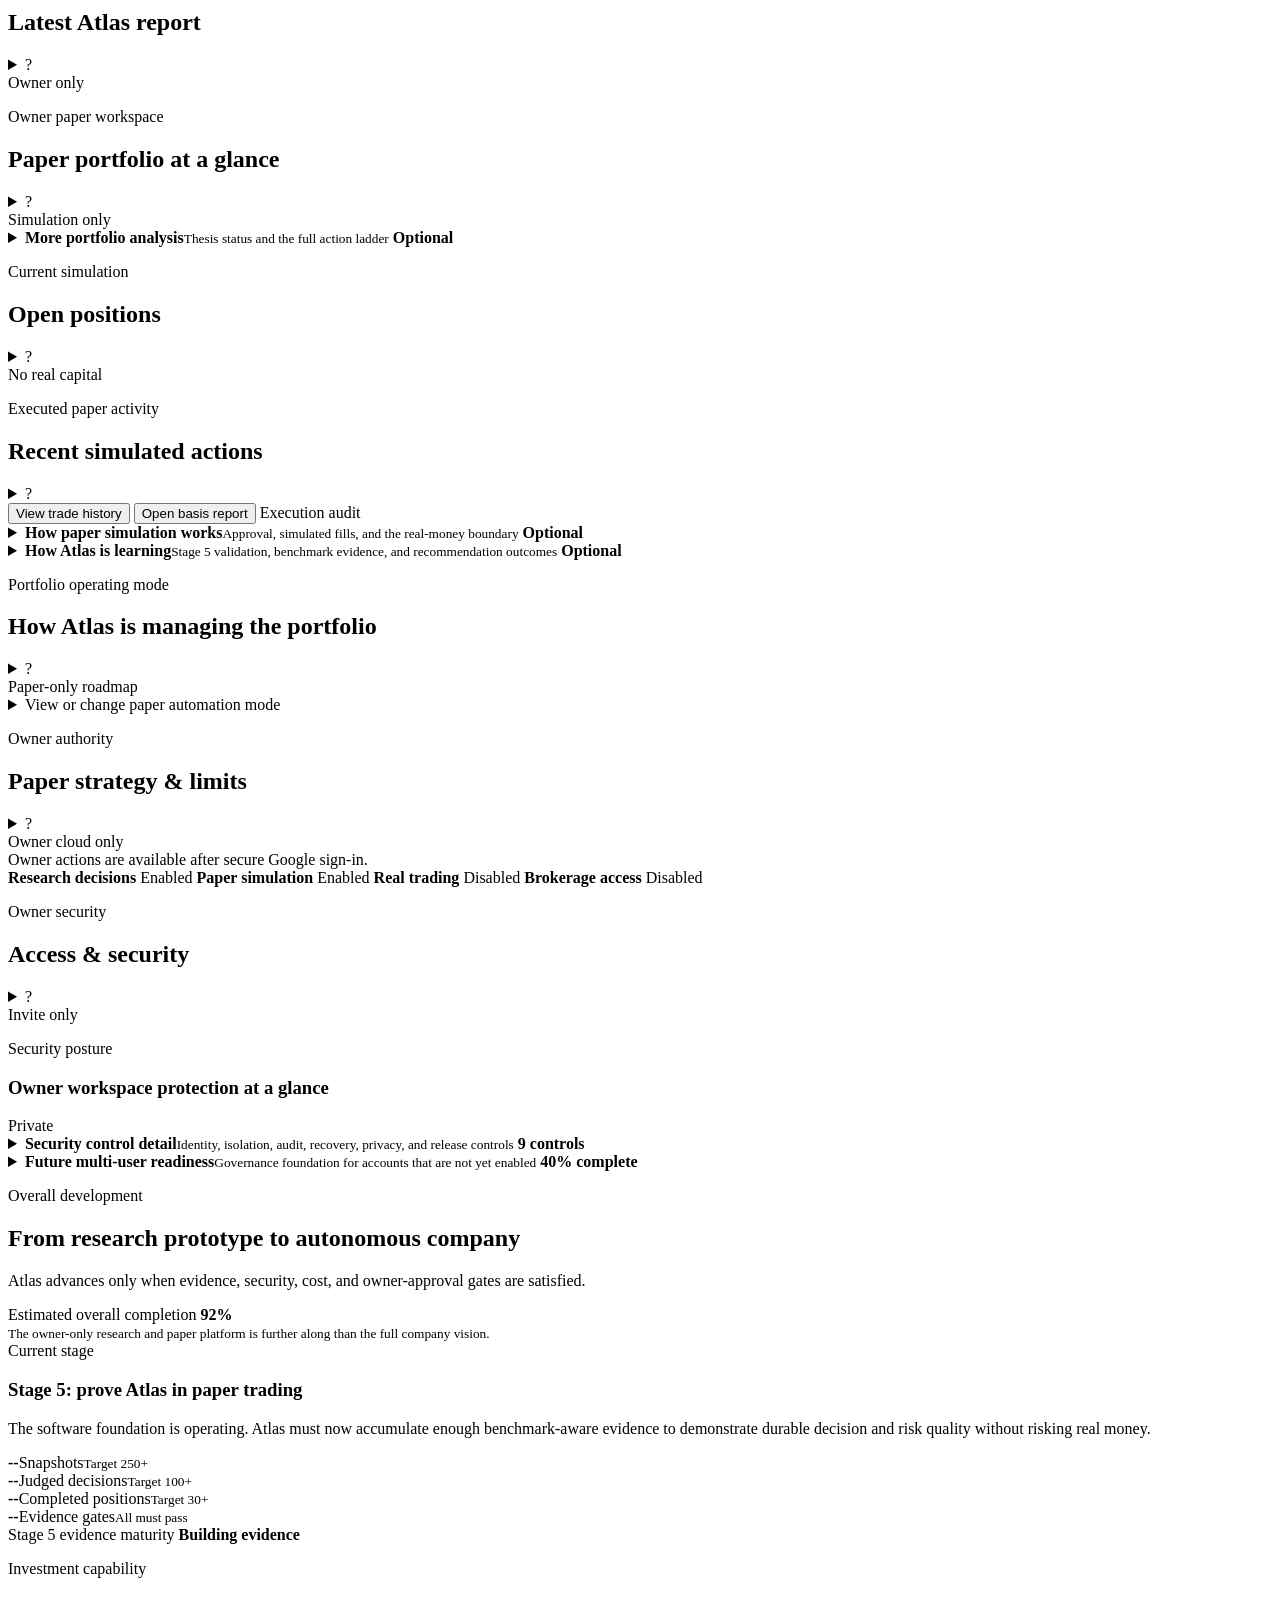
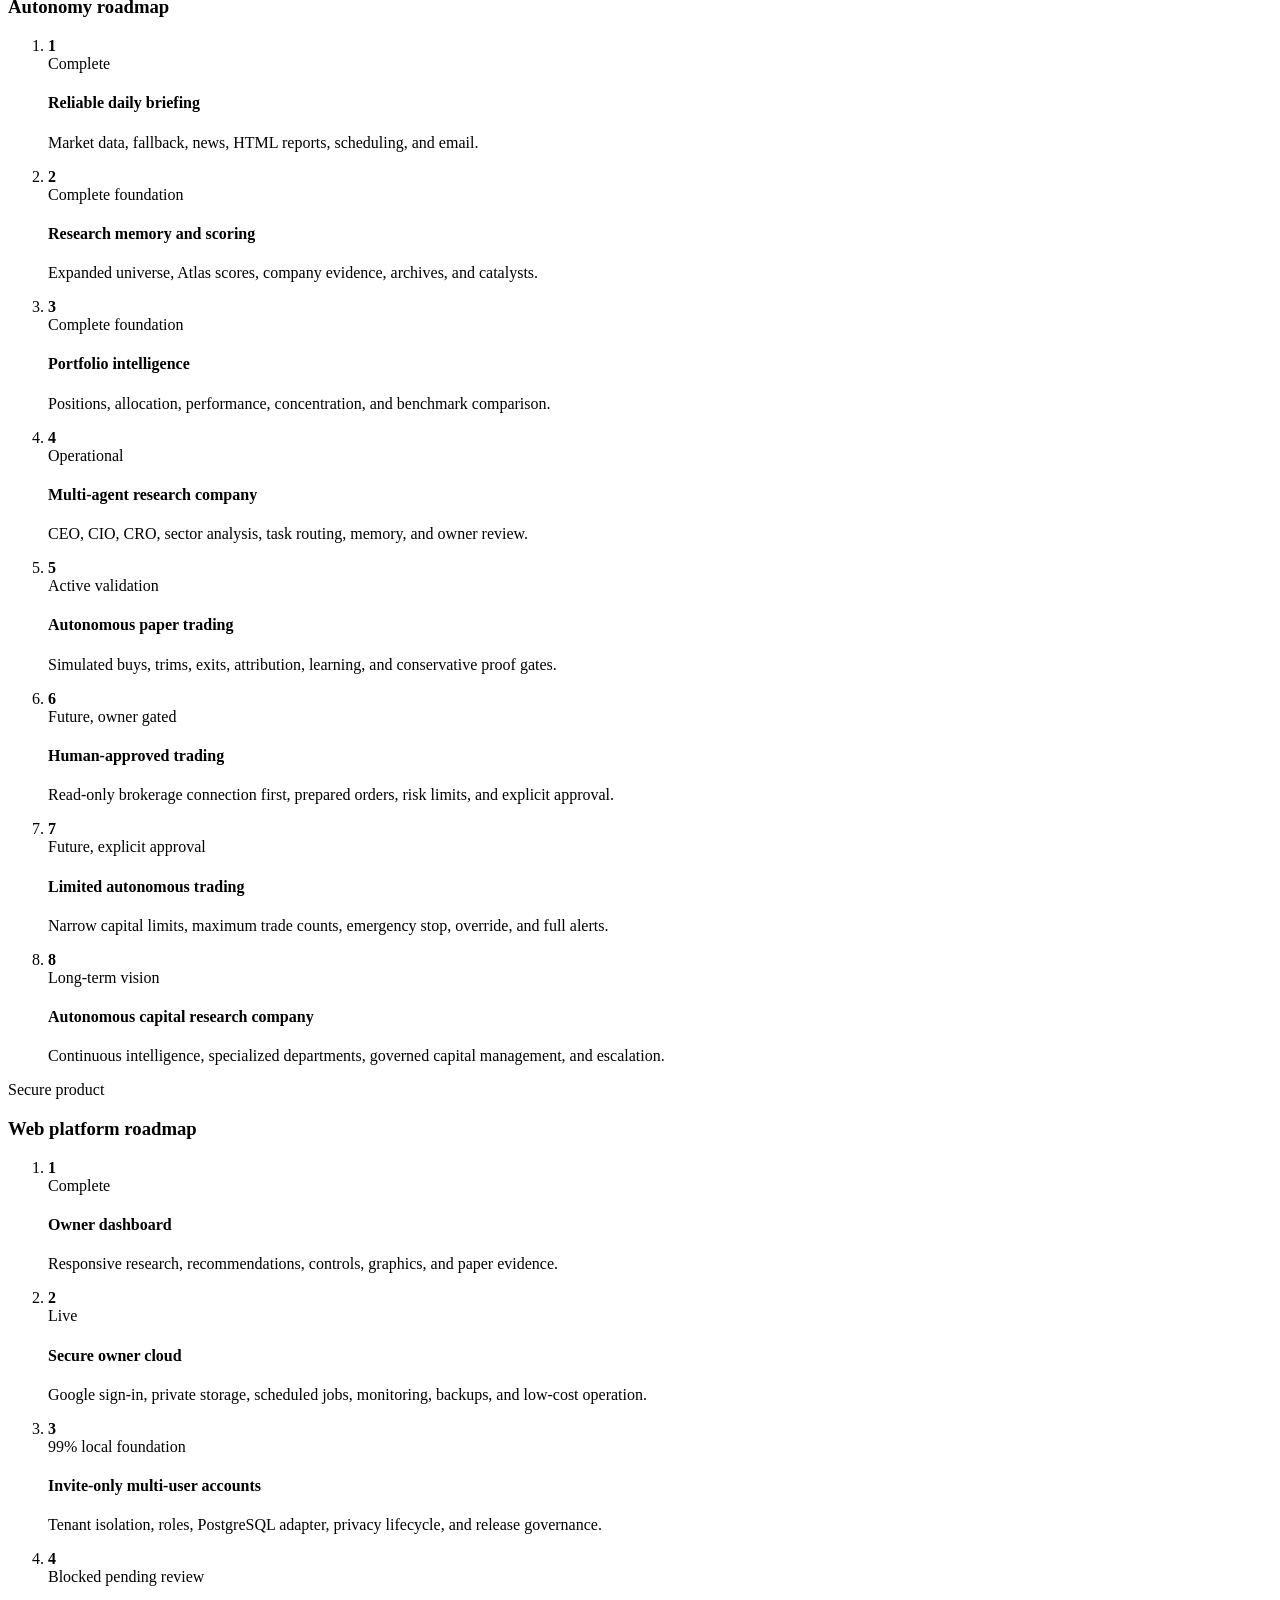
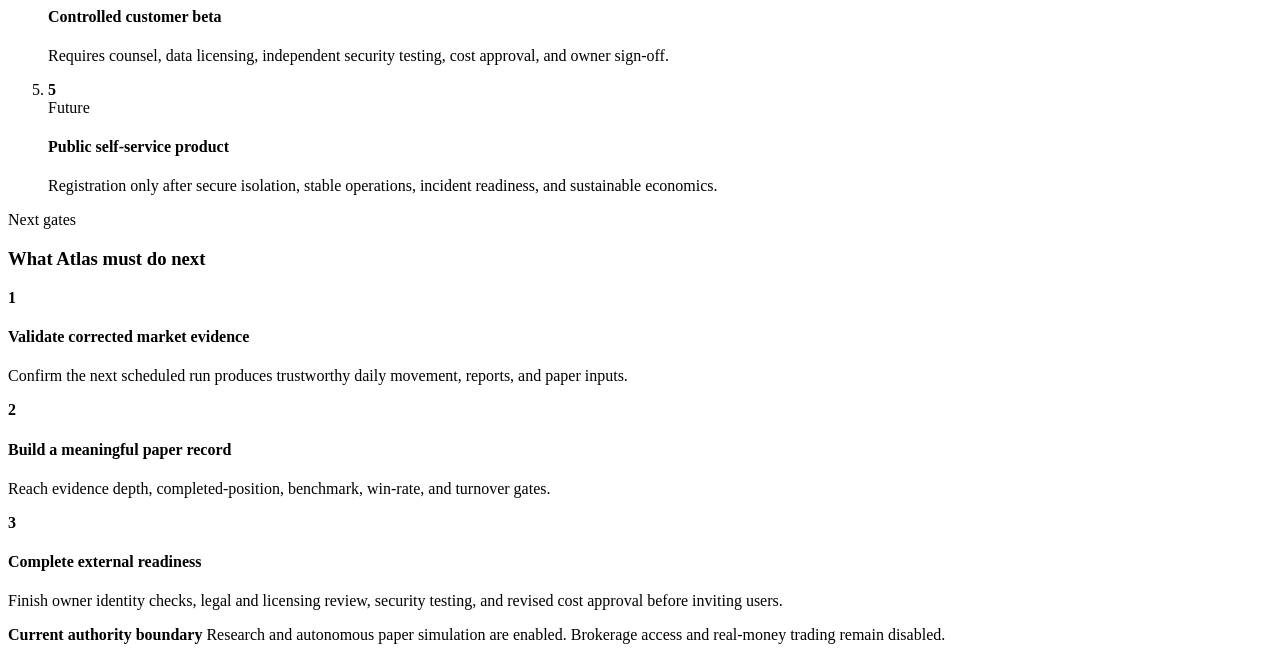
==== commit d7a343b6: "Track bounded entry experiment lifecycle" ====
--- a/web/index.html
+++ b/web/index.html
@@ -920,9 +920,9 @@
           </div>
           <div class="roadmap-overall">
             <span>Estimated overall completion</span>
-            <strong>91%</strong>
-            <div class="roadmap-progress" aria-label="91 percent complete">
-              <span style="width:91%"></span>
+            <strong>92%</strong>
+            <div class="roadmap-progress" aria-label="92 percent complete">
+              <span style="width:92%"></span>
             </div>
             <small>The owner-only research and paper platform is further along than the full company vision.</small>
           </div>
@@ -1114,6 +1114,6 @@
       </div>
     </form>
   </dialog>
-    <script src="/app.js?v=20260814-entry-experiment-control"></script>
+    <script src="/app.js?v=20260814-entry-experiment-lifecycle"></script>
 </body>
 </html>
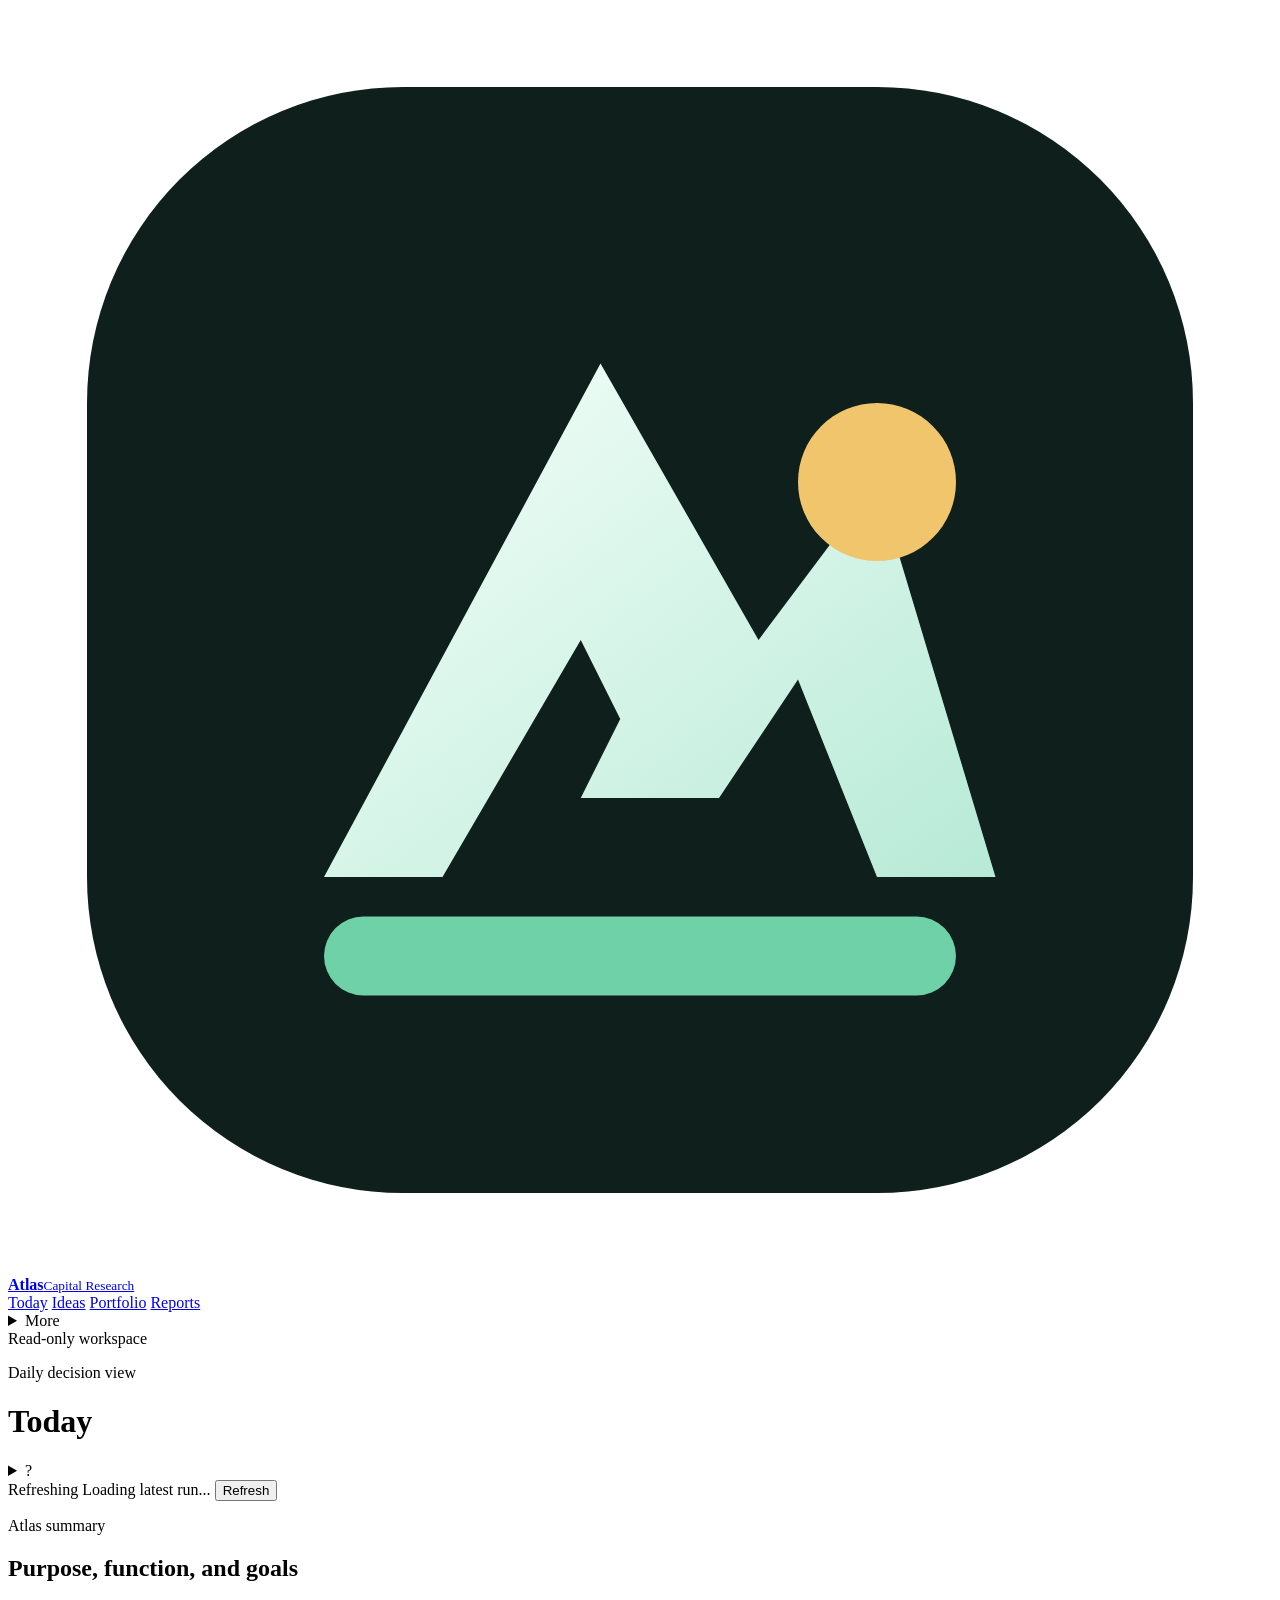
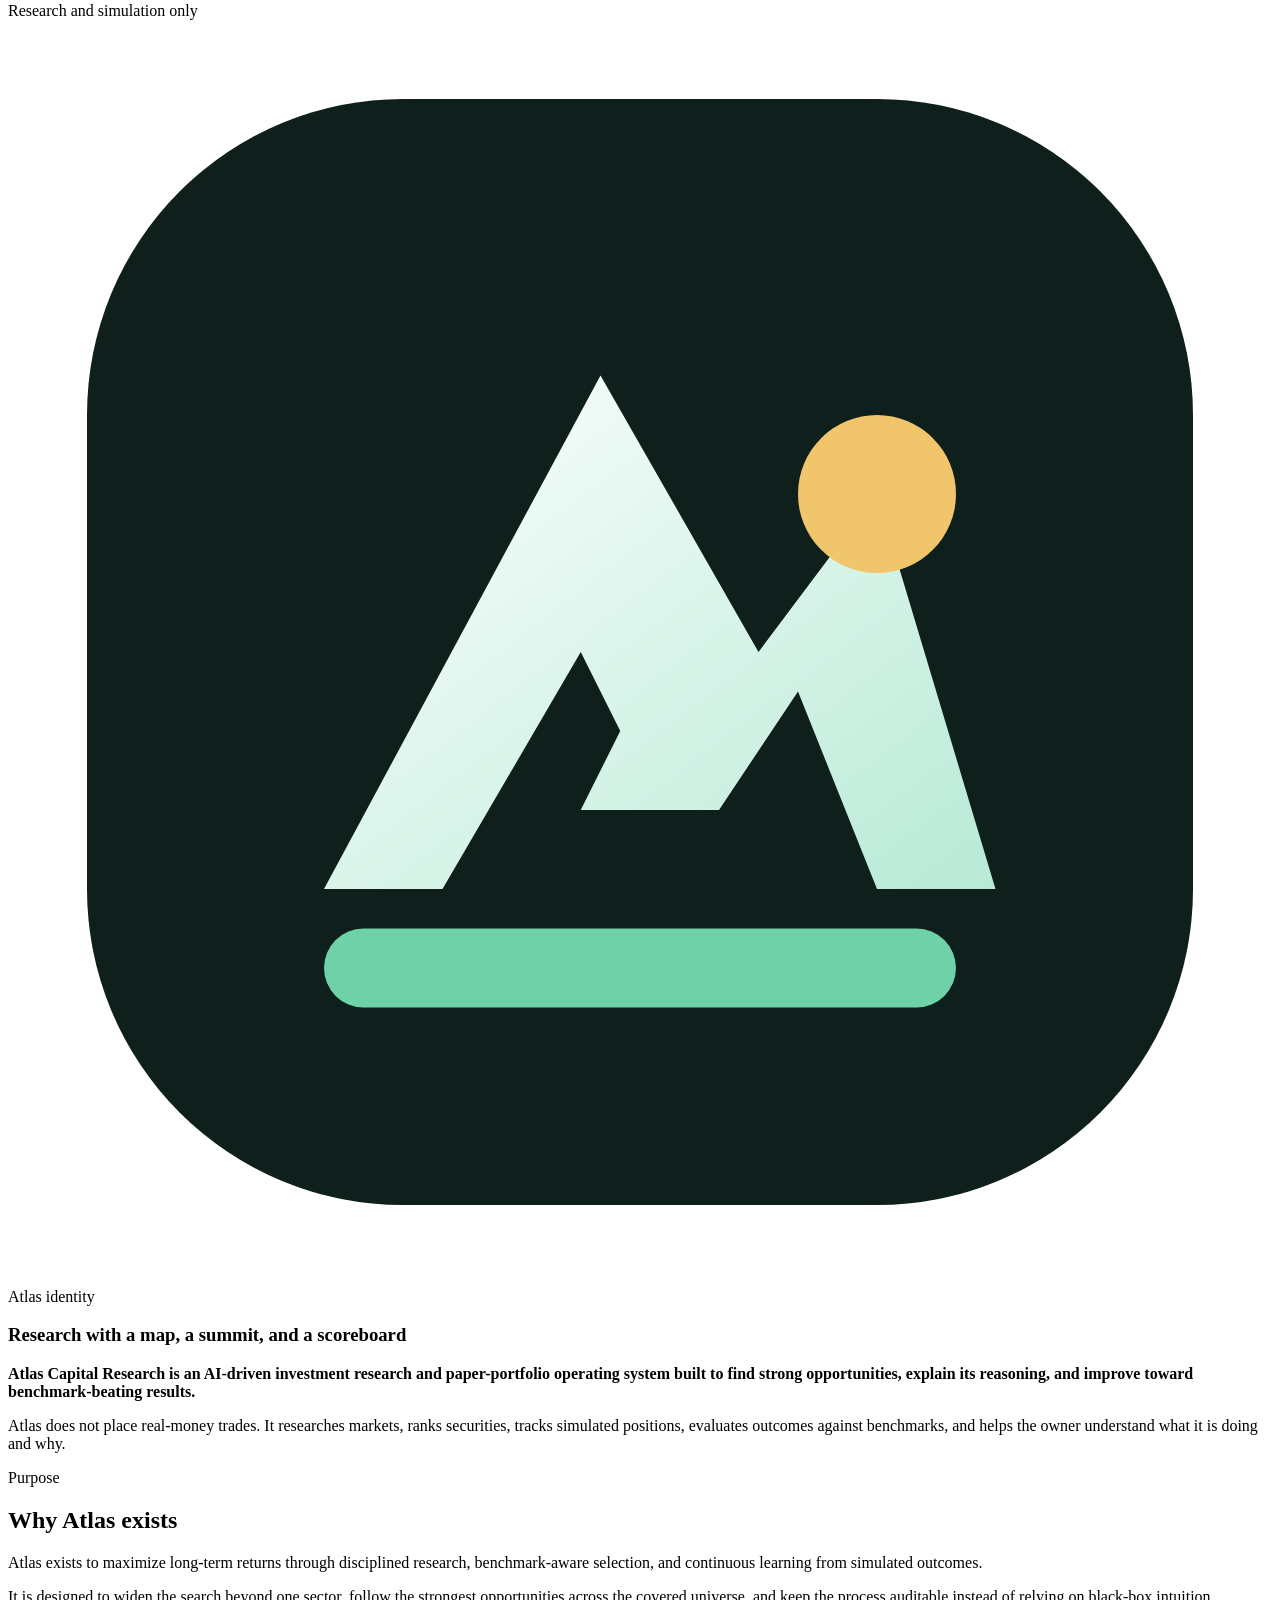
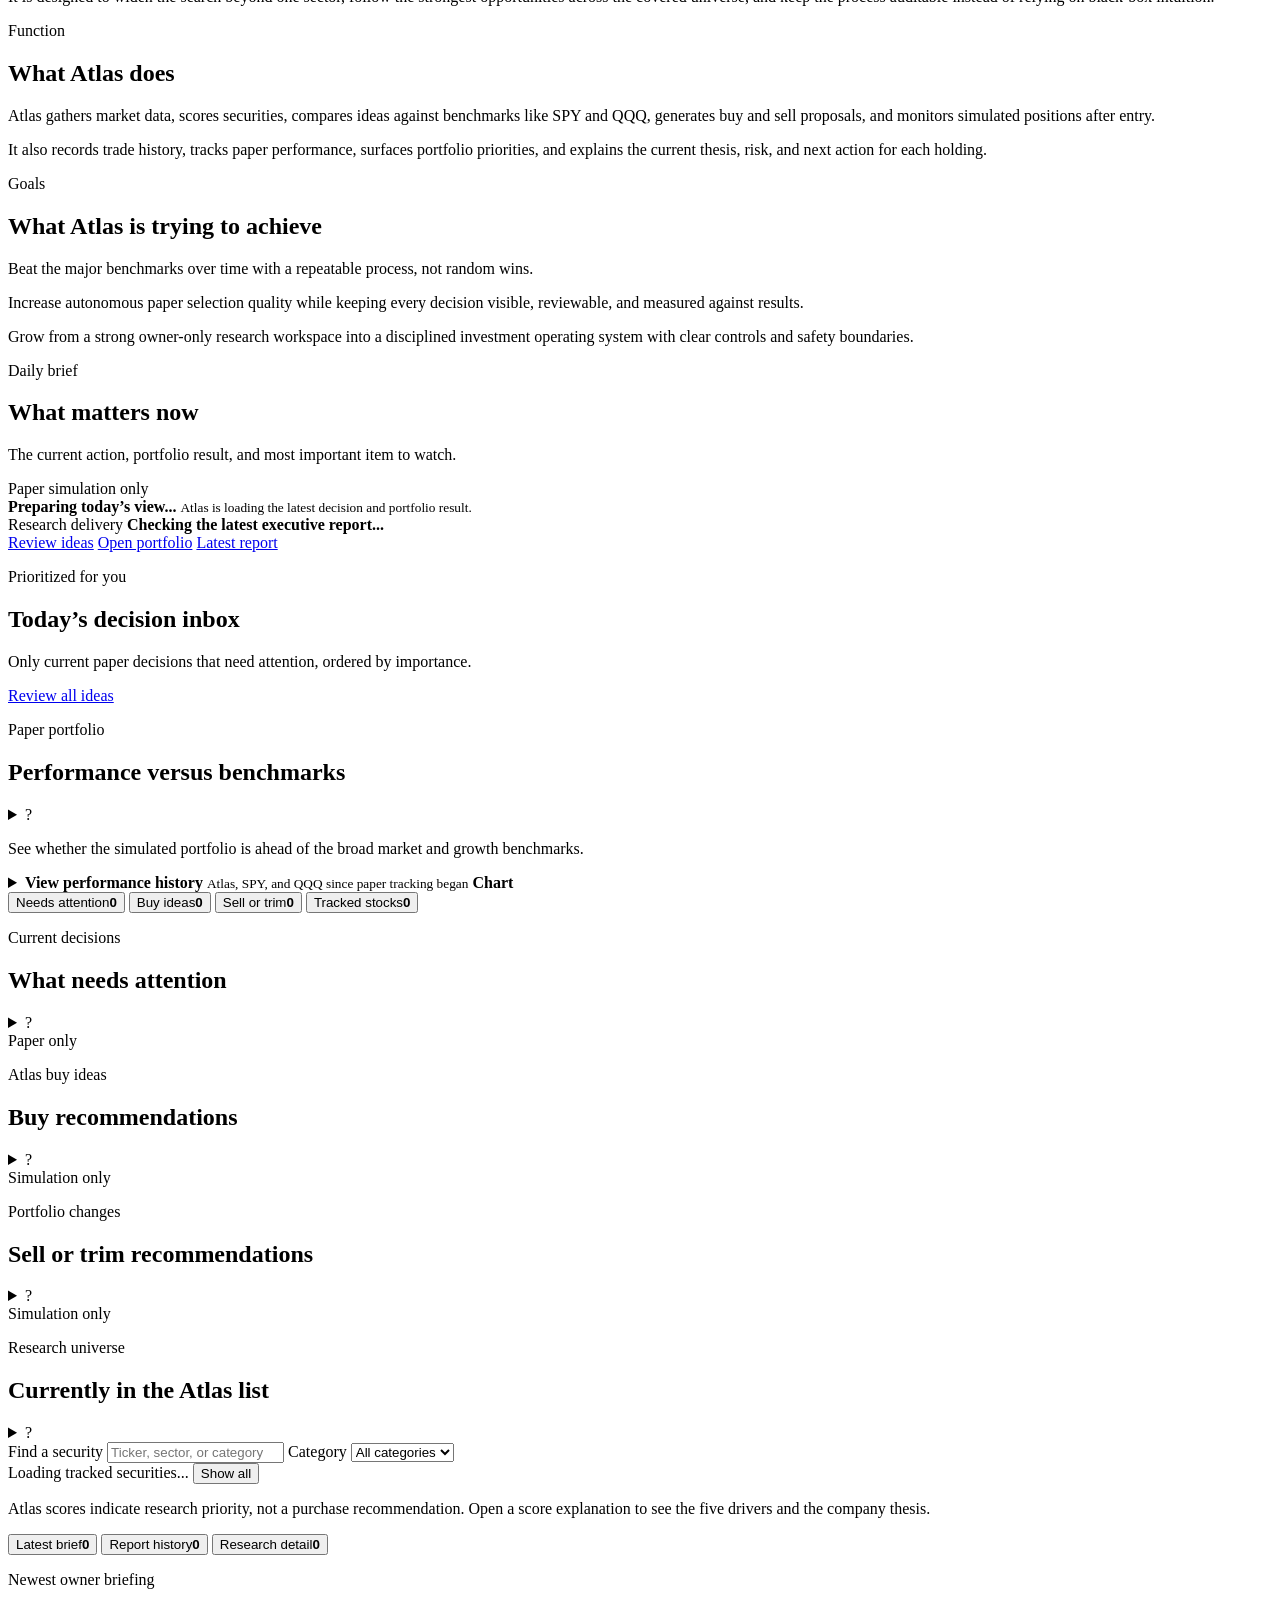
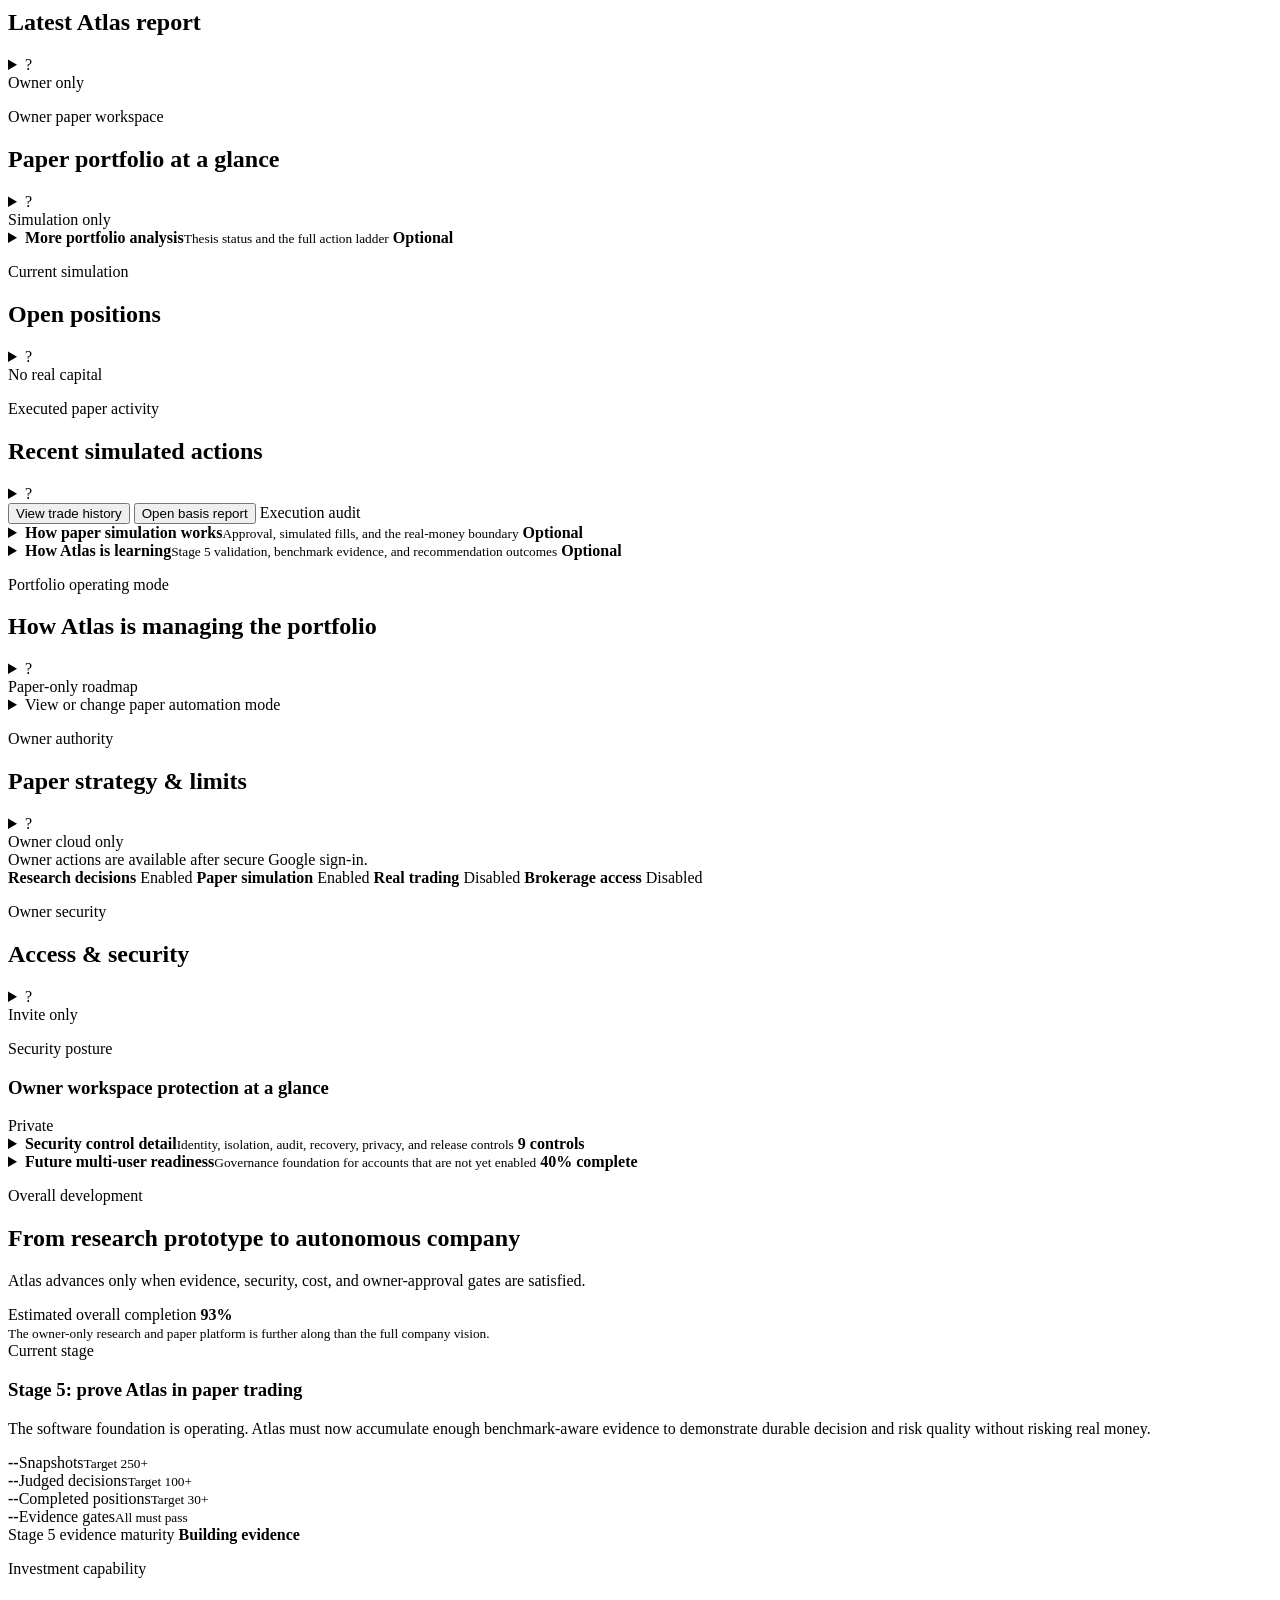
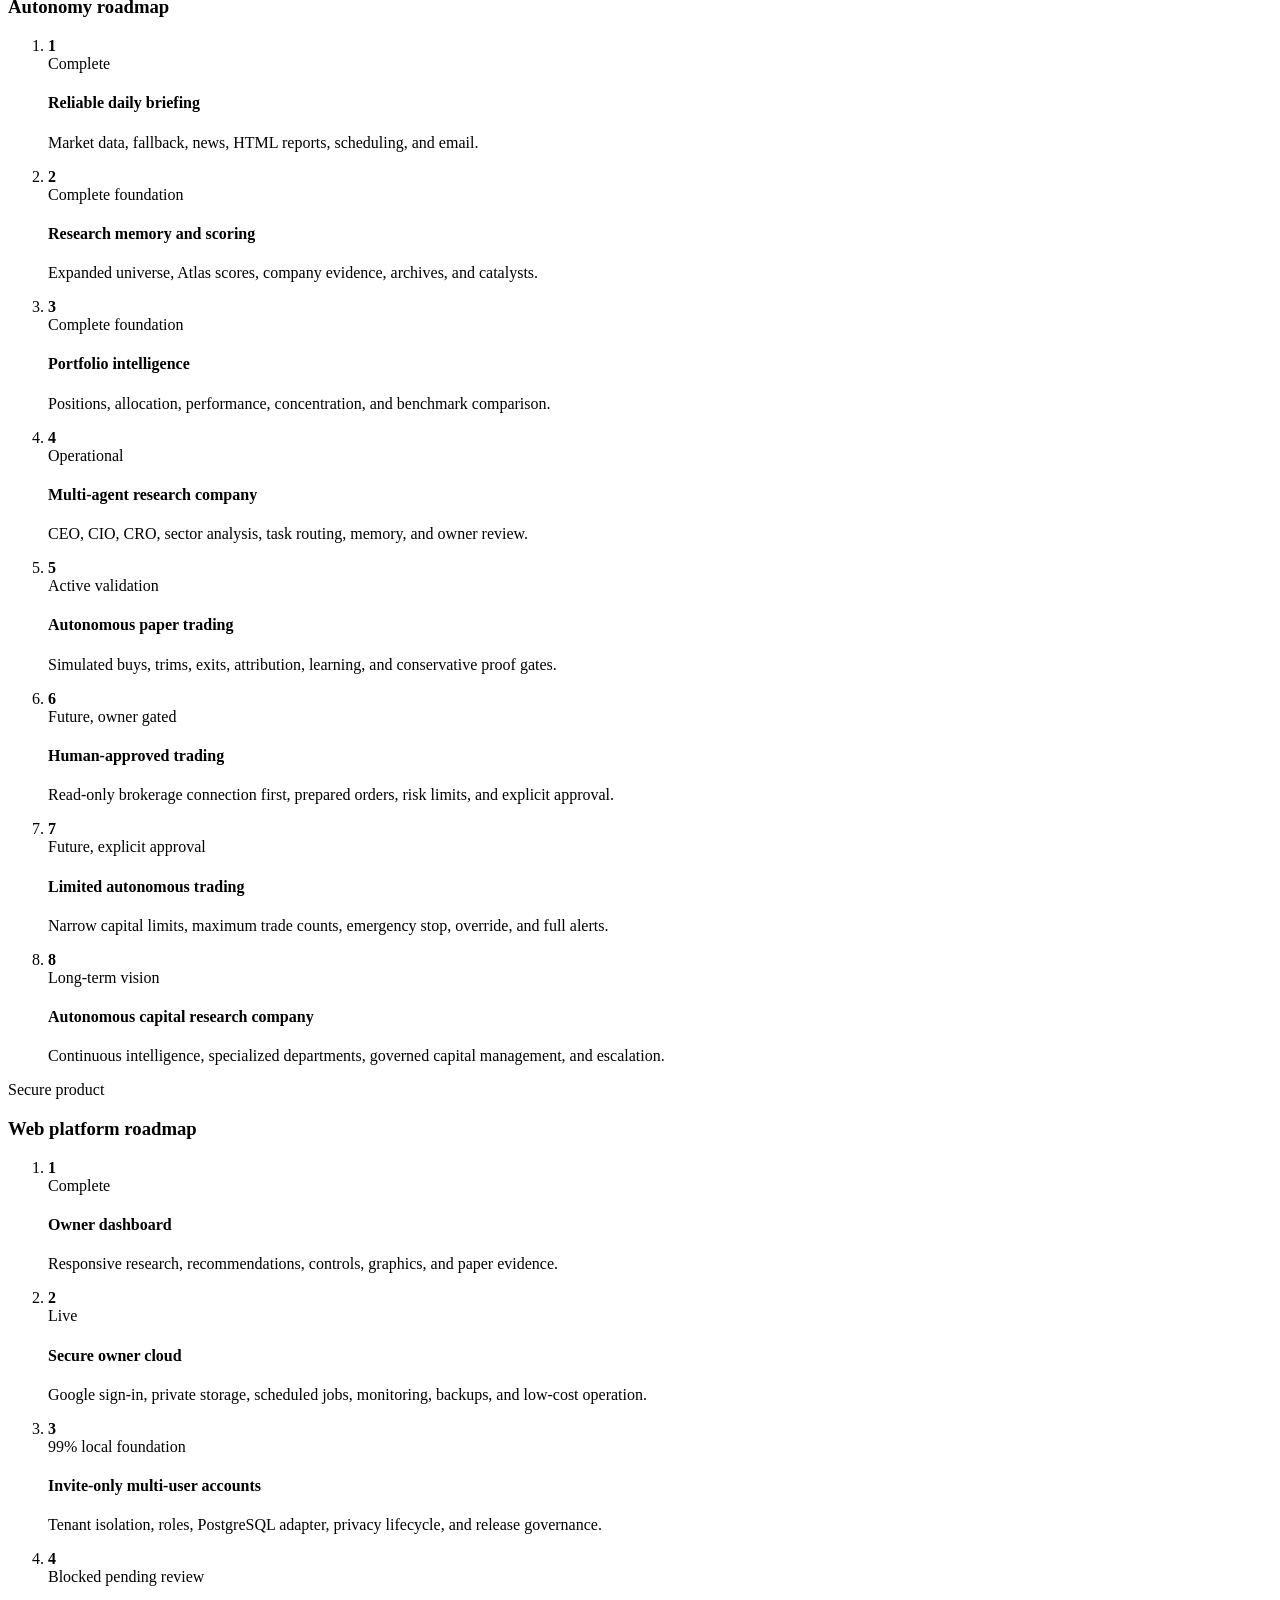
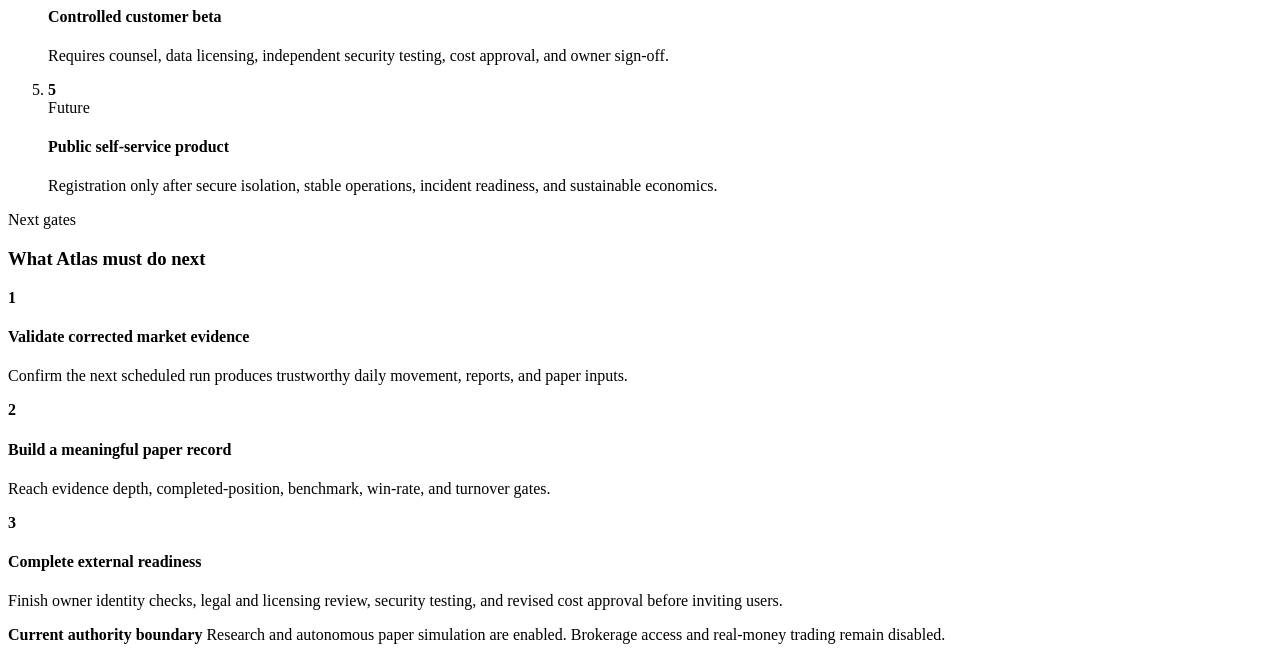
==== commit cf65bbd4: "Add owner experiment result decision" ====
--- a/web/index.html
+++ b/web/index.html
@@ -920,9 +920,9 @@
           </div>
           <div class="roadmap-overall">
             <span>Estimated overall completion</span>
-            <strong>92%</strong>
-            <div class="roadmap-progress" aria-label="92 percent complete">
-              <span style="width:92%"></span>
+            <strong>93%</strong>
+            <div class="roadmap-progress" aria-label="93 percent complete">
+              <span style="width:93%"></span>
             </div>
             <small>The owner-only research and paper platform is further along than the full company vision.</small>
           </div>
@@ -1114,6 +1114,29 @@
       </div>
     </form>
   </dialog>
-    <script src="/app.js?v=20260814-entry-experiment-lifecycle"></script>
+  <dialog id="entry-experiment-result-dialog" class="confirmation-dialog">
+    <form id="entry-experiment-result-form" method="dialog">
+      <div class="dialog-heading">
+        <div>
+          <p class="eyebrow">Experiment result decision</p>
+          <h2 id="entry-experiment-result-title">Resolve bounded experiment</h2>
+        </div>
+        <button id="entry-experiment-result-close" class="icon-button" type="button" aria-label="Close experiment result confirmation">&times;</button>
+      </div>
+      <p id="entry-experiment-result-summary" class="dialog-summary"></p>
+      <div class="simulation-boundary">
+        This affects only the tested Atlas paper-policy setting. It cannot place a brokerage order, use real capital, or expand trading authority.
+      </div>
+      <label class="confirmation-field" for="entry-experiment-result-confirmation">
+        <span>Type <strong id="entry-experiment-result-expected"></strong> to continue</span>
+        <input id="entry-experiment-result-confirmation" name="confirmation" type="text" autocomplete="off" spellcheck="false">
+      </label>
+      <div class="dialog-actions">
+        <button id="entry-experiment-result-cancel" class="secondary" type="button">Cancel</button>
+        <button id="entry-experiment-result-submit" type="submit" disabled>Confirm result</button>
+      </div>
+    </form>
+  </dialog>
+    <script src="/app.js?v=20260814-entry-experiment-result"></script>
 </body>
 </html>
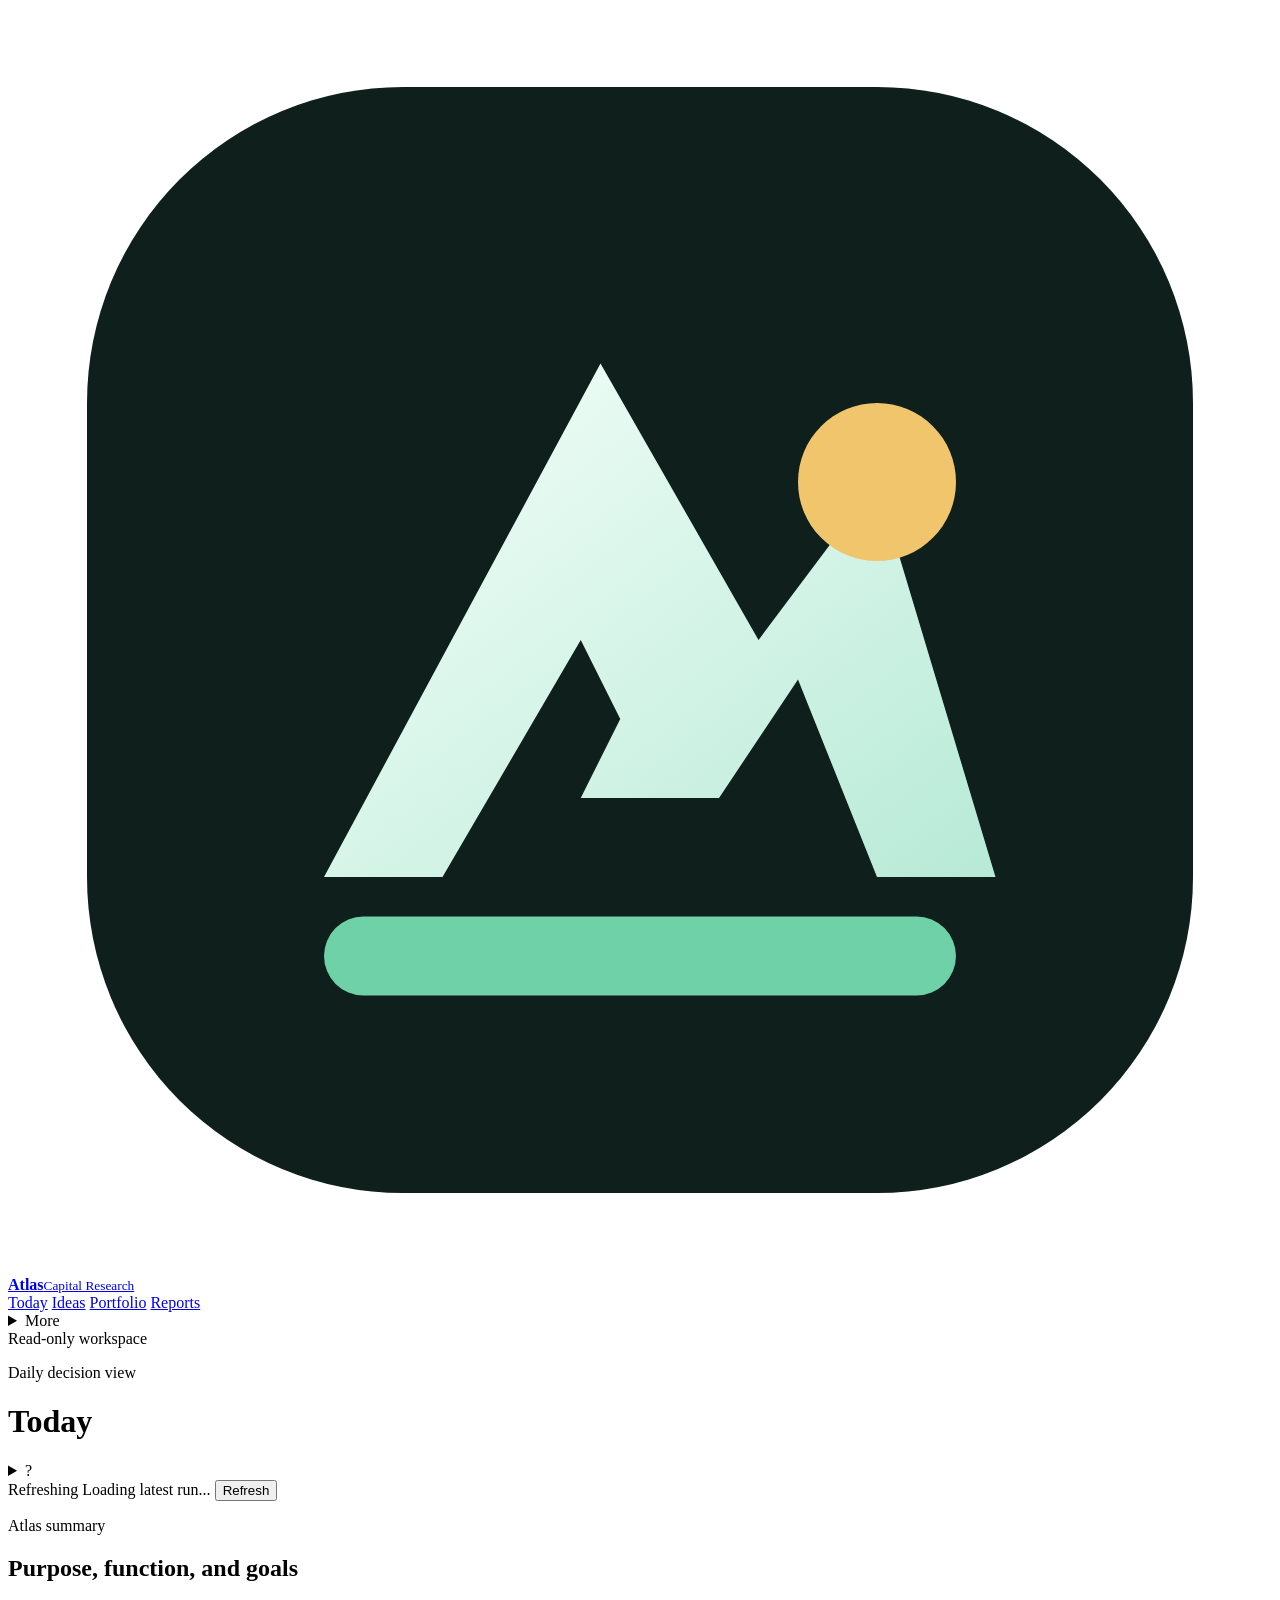
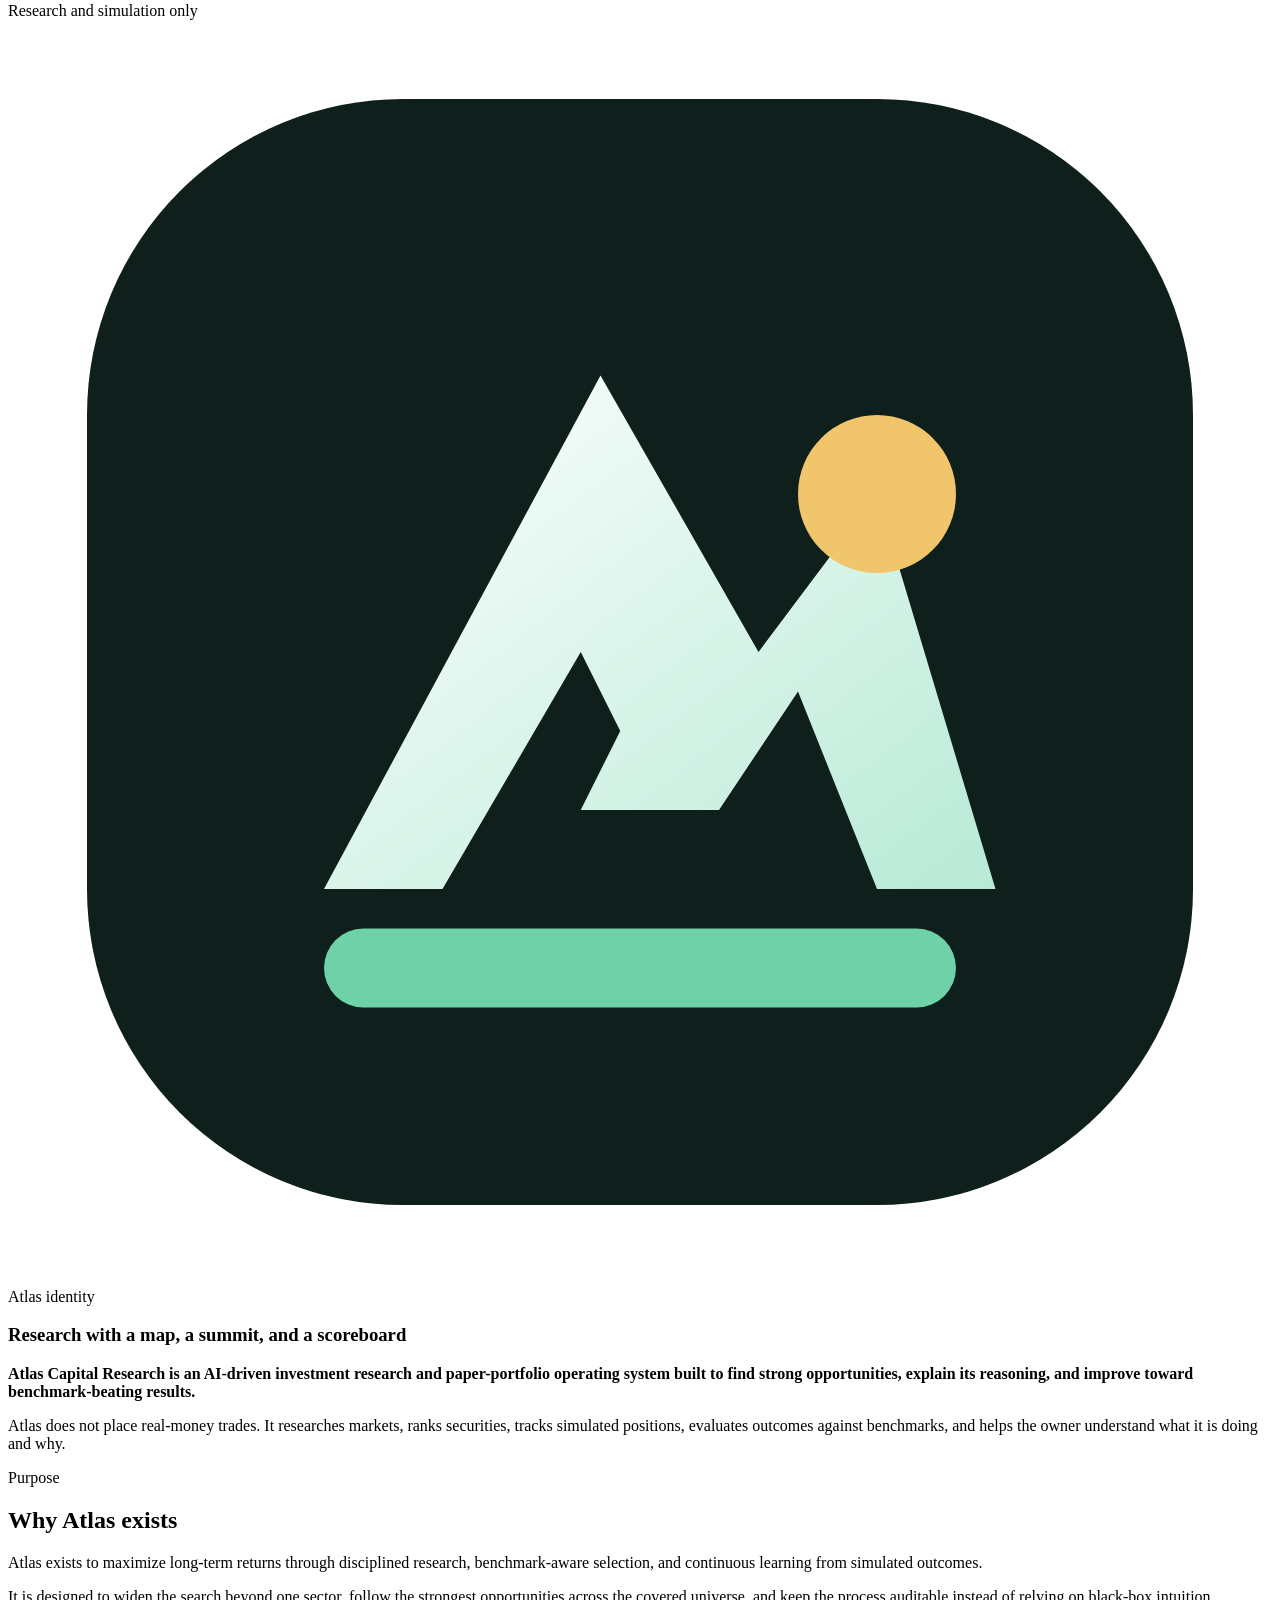
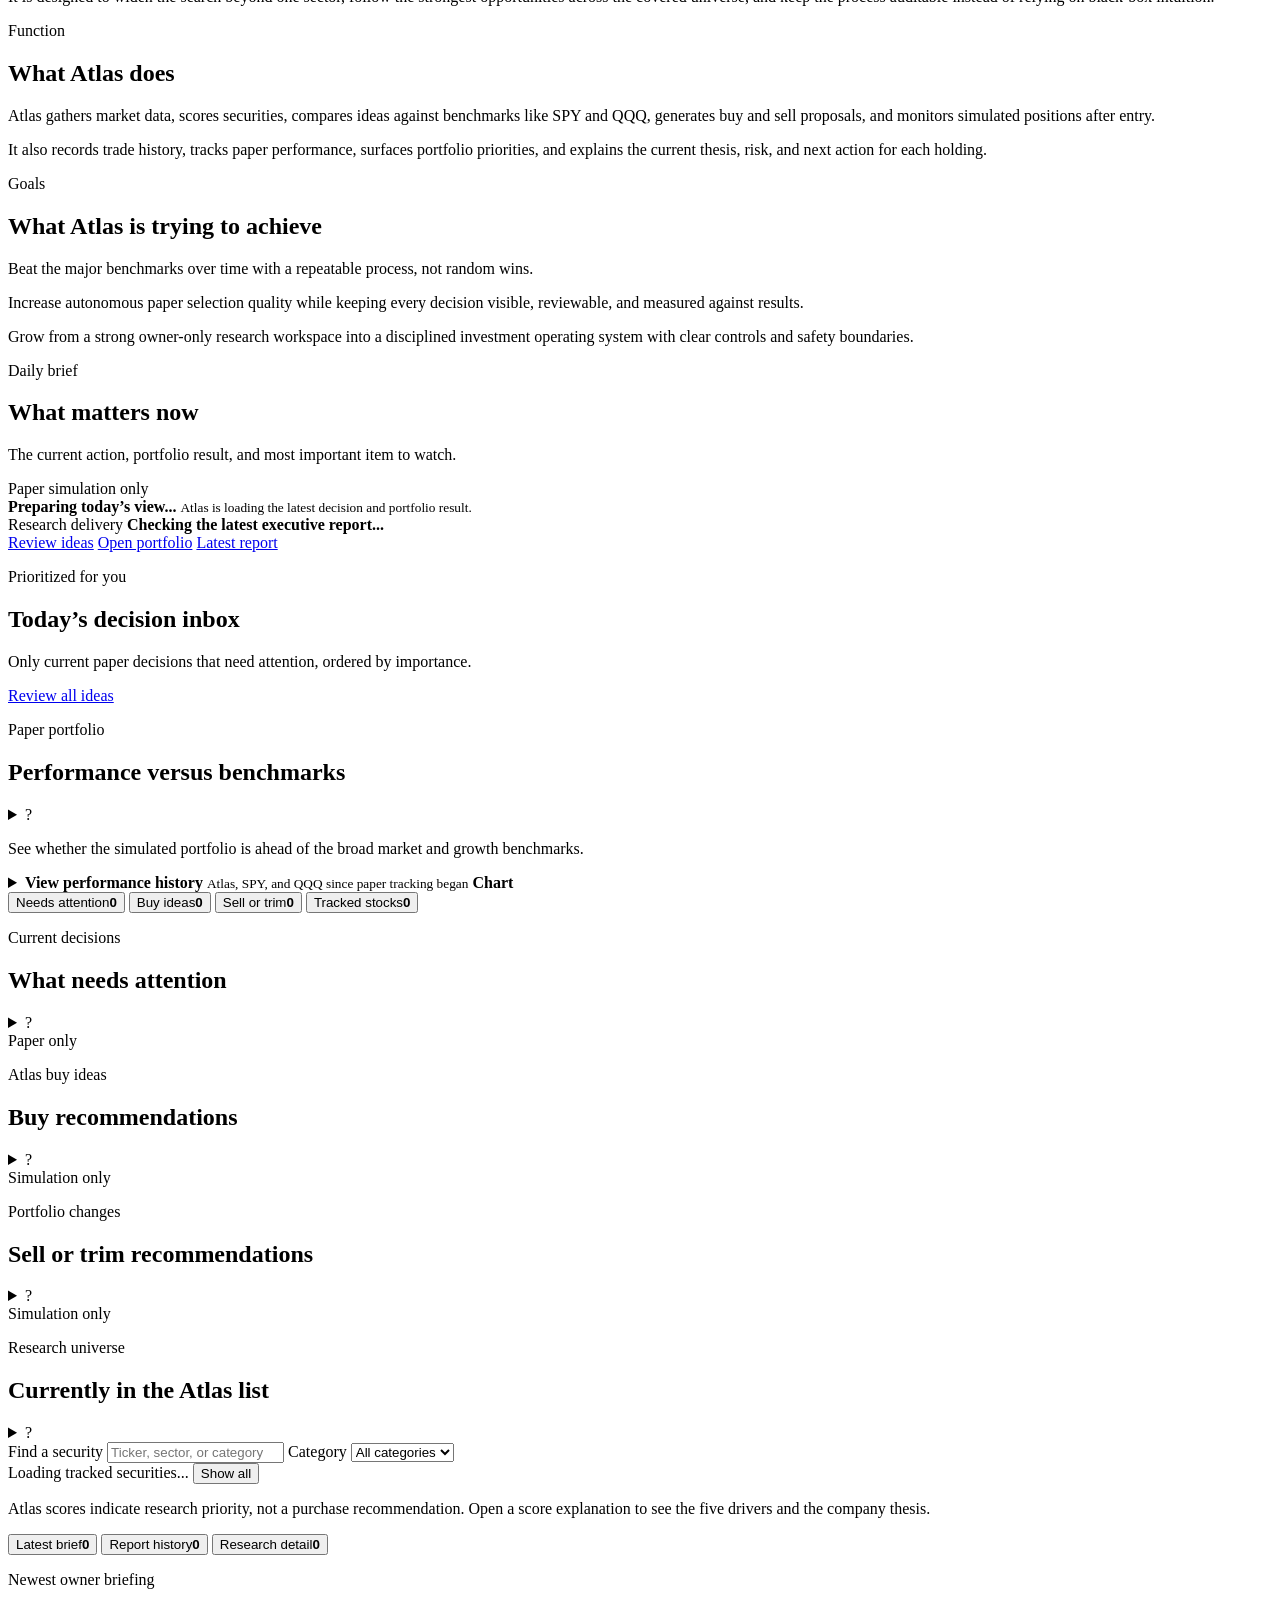
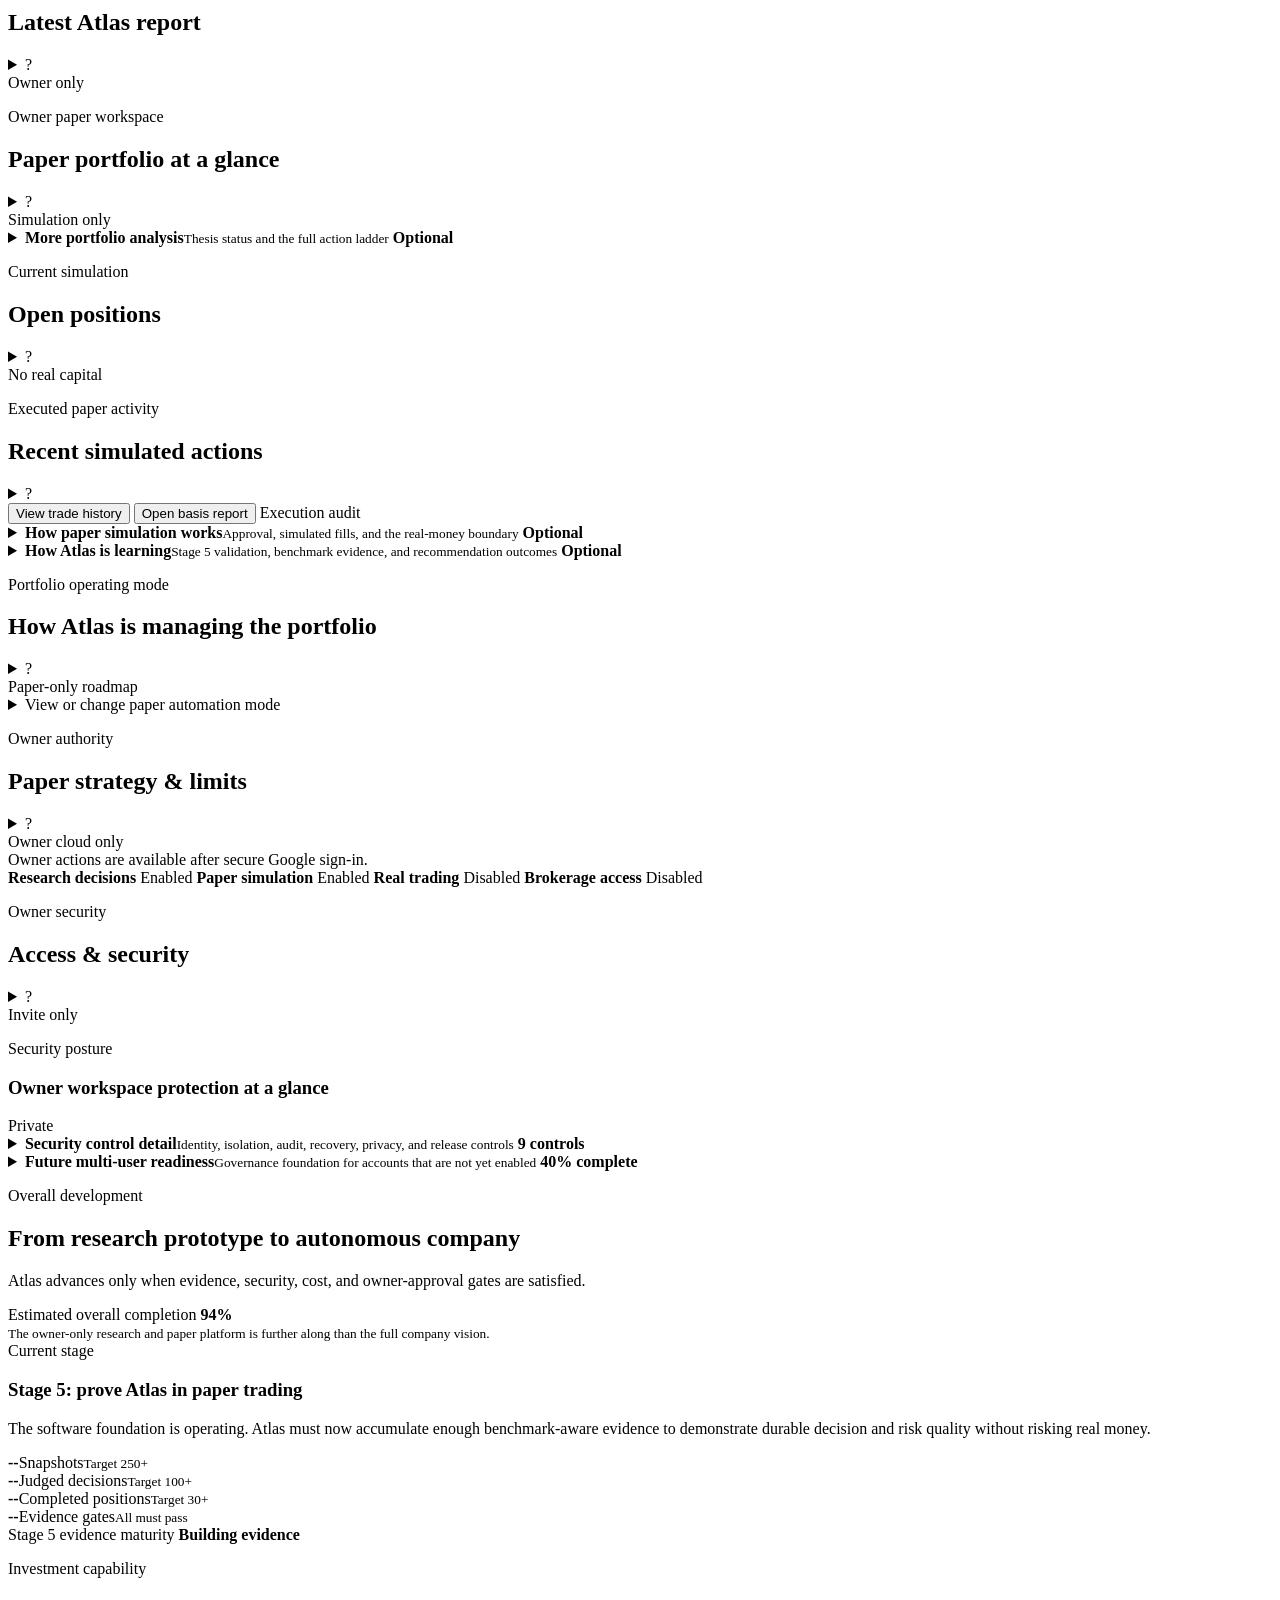
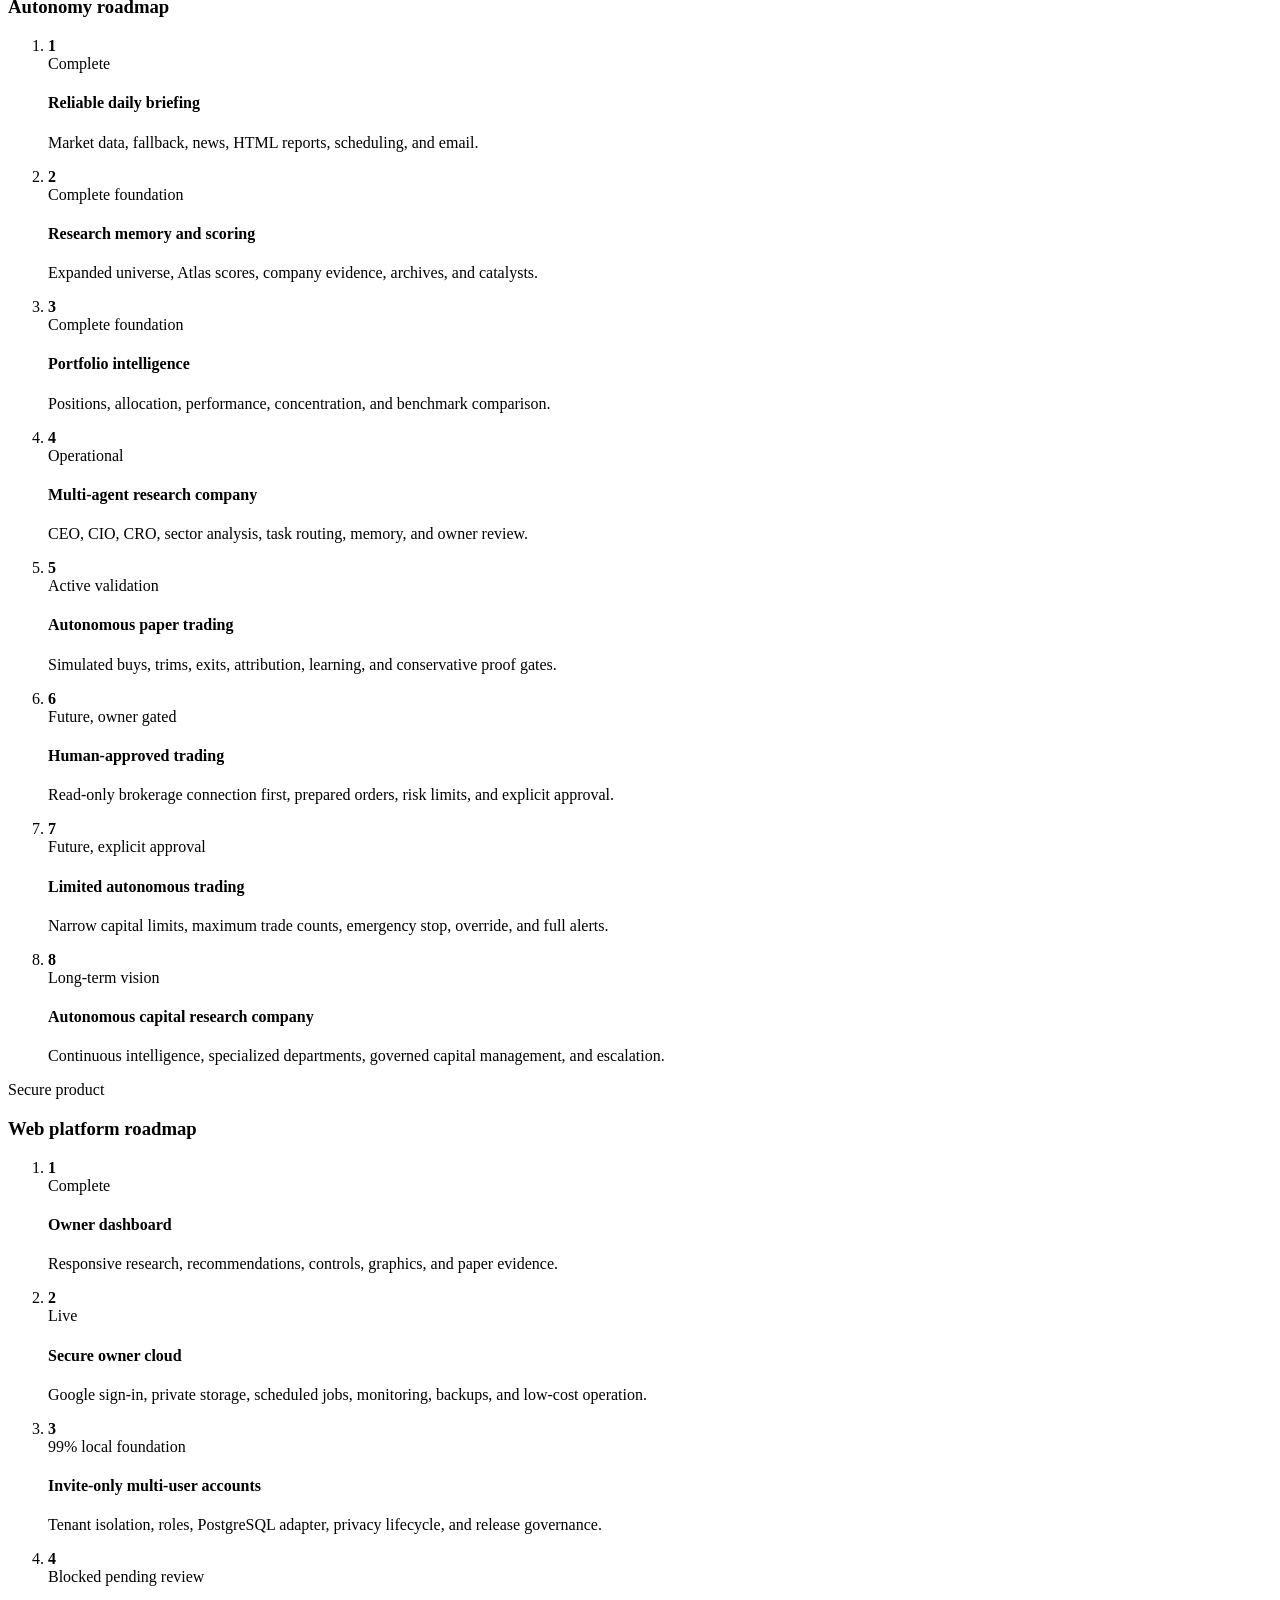
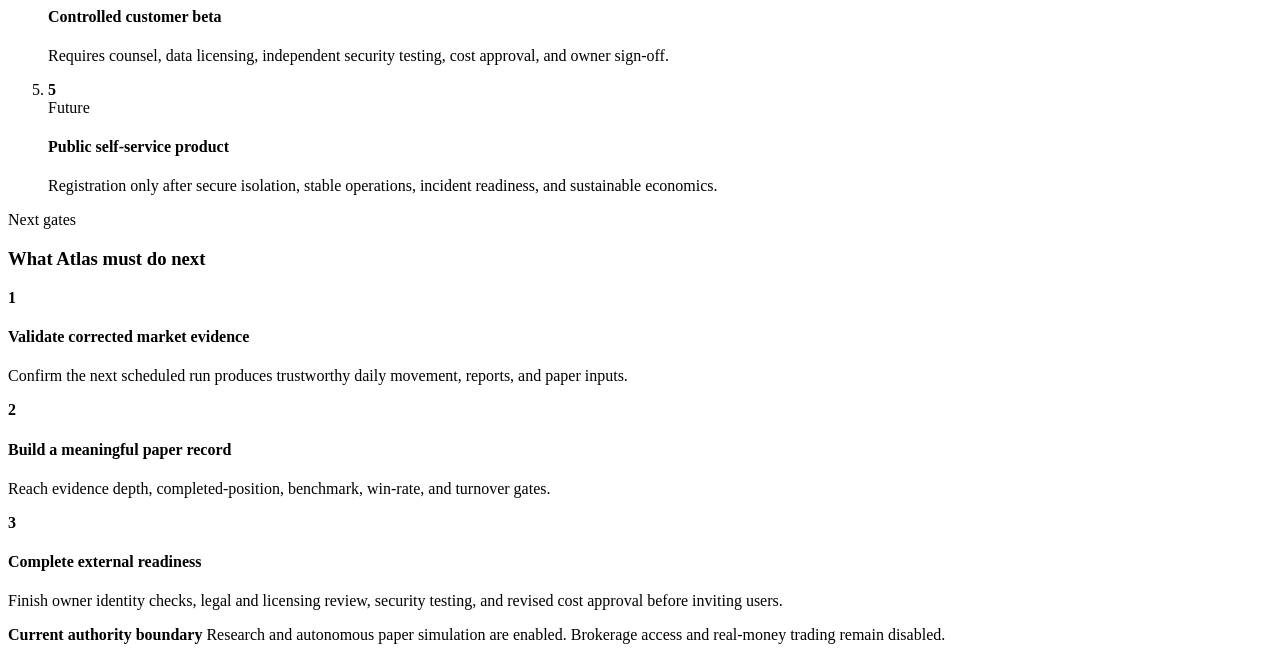
==== commit 758f0de9: "Add current policy sector attribution" ====
--- a/web/index.html
+++ b/web/index.html
@@ -920,9 +920,9 @@
           </div>
           <div class="roadmap-overall">
             <span>Estimated overall completion</span>
-            <strong>93%</strong>
-            <div class="roadmap-progress" aria-label="93 percent complete">
-              <span style="width:93%"></span>
+            <strong>94%</strong>
+            <div class="roadmap-progress" aria-label="94 percent complete">
+              <span style="width:94%"></span>
             </div>
             <small>The owner-only research and paper platform is further along than the full company vision.</small>
           </div>
@@ -1137,6 +1137,6 @@
       </div>
     </form>
   </dialog>
-    <script src="/app.js?v=20260814-entry-experiment-result"></script>
+    <script src="/app.js?v=20260814-current-sector-attribution"></script>
 </body>
 </html>
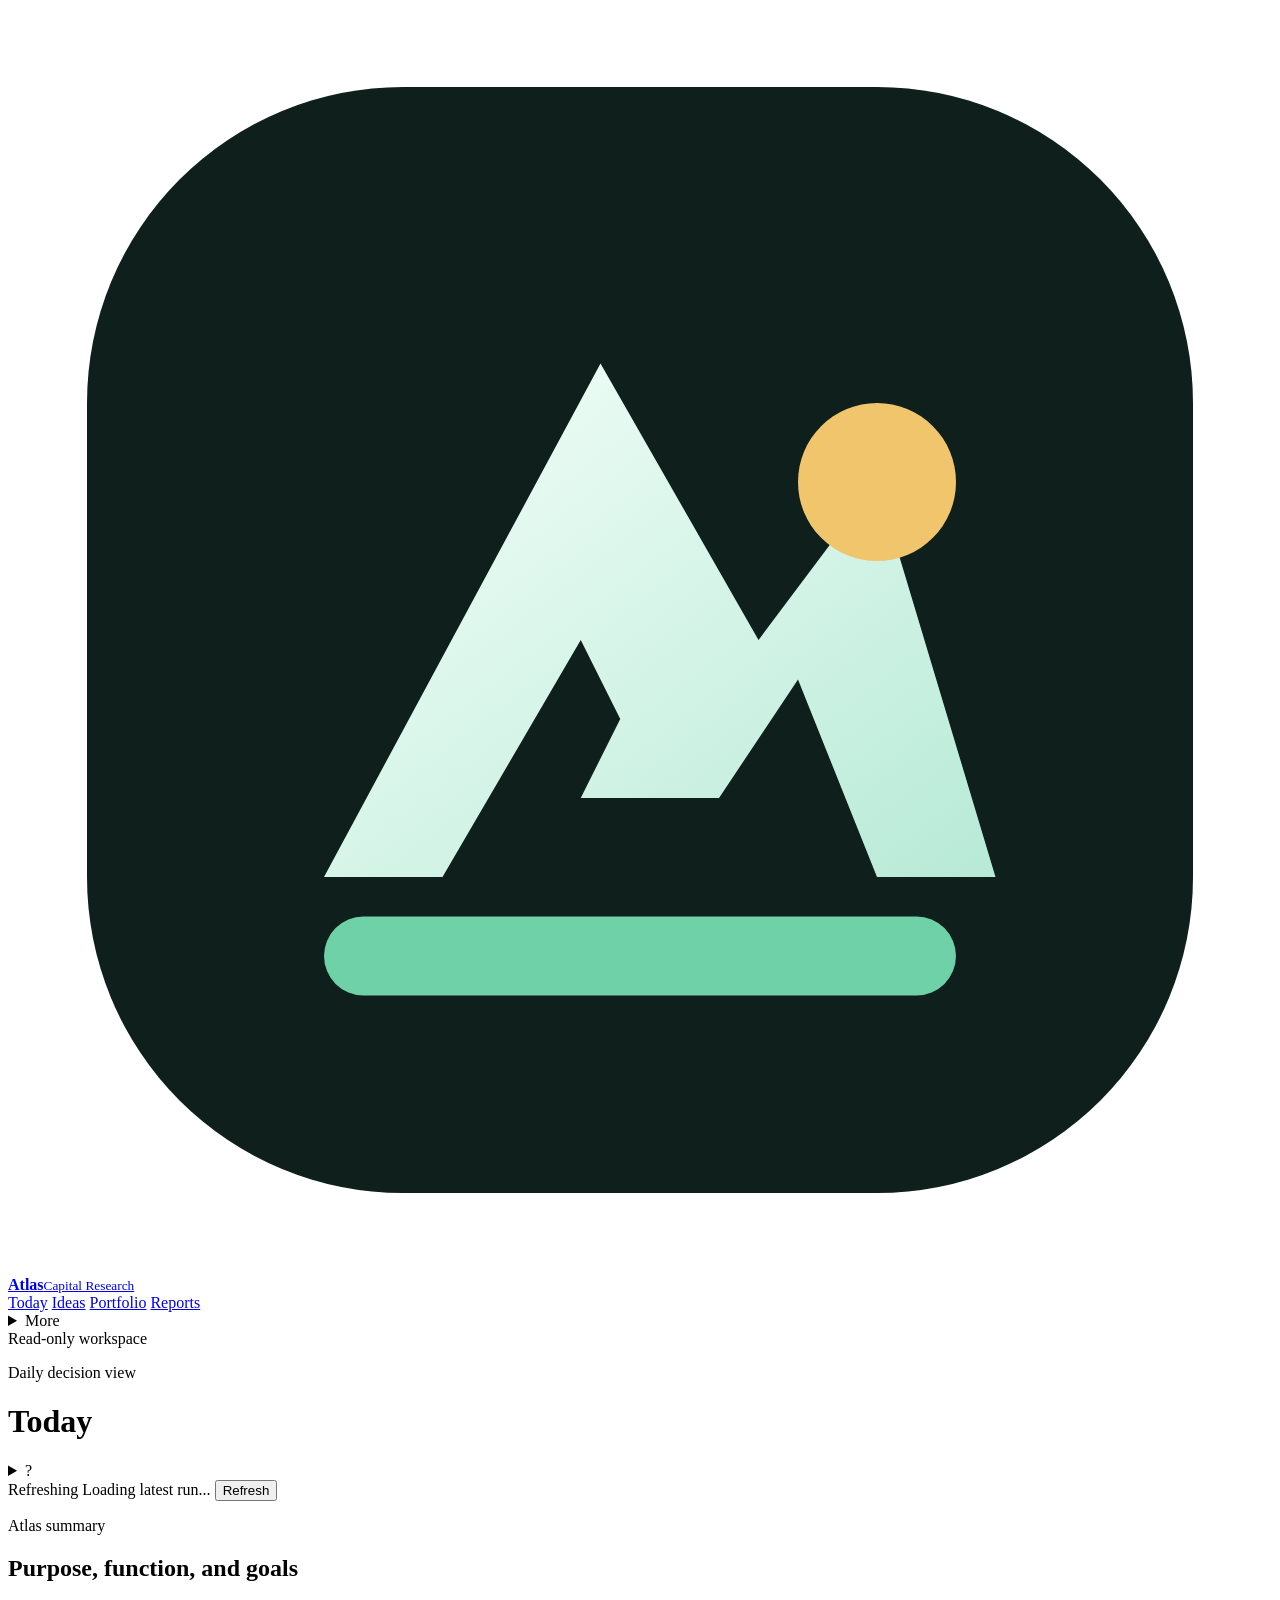
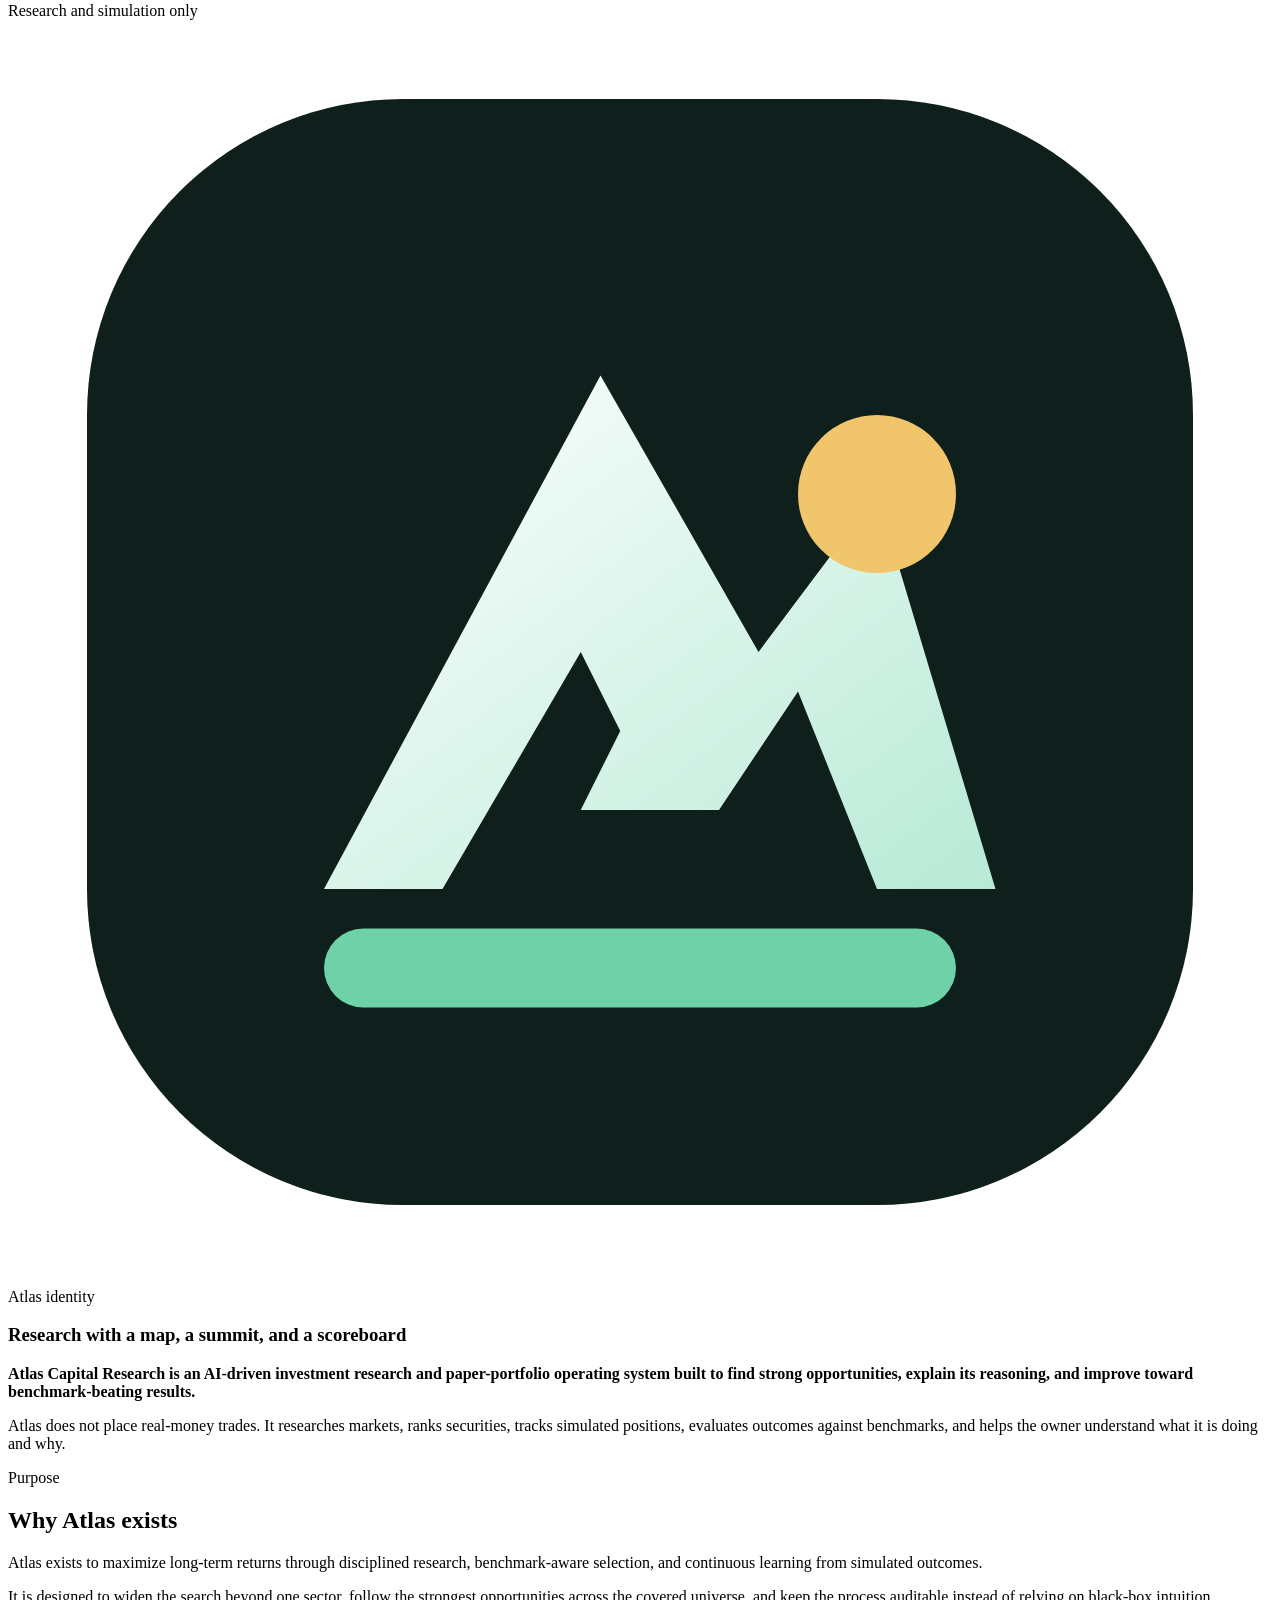
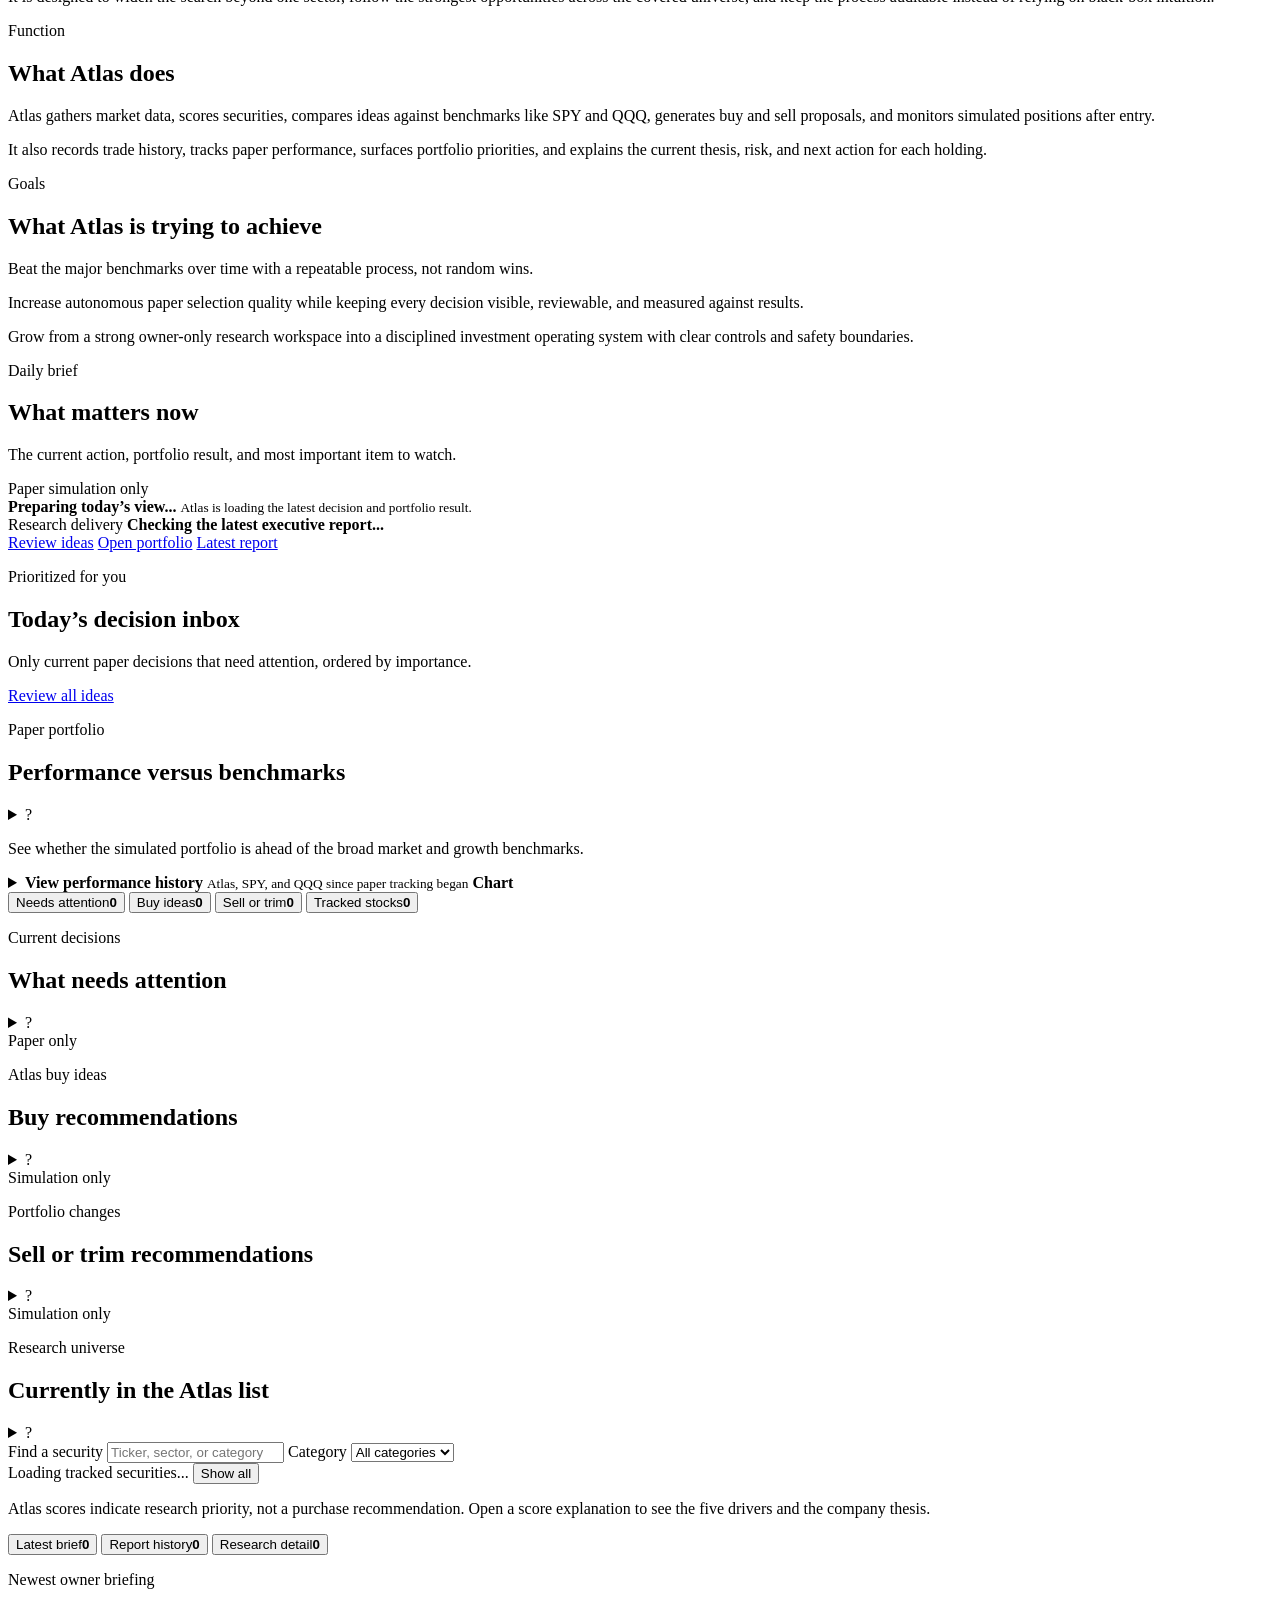
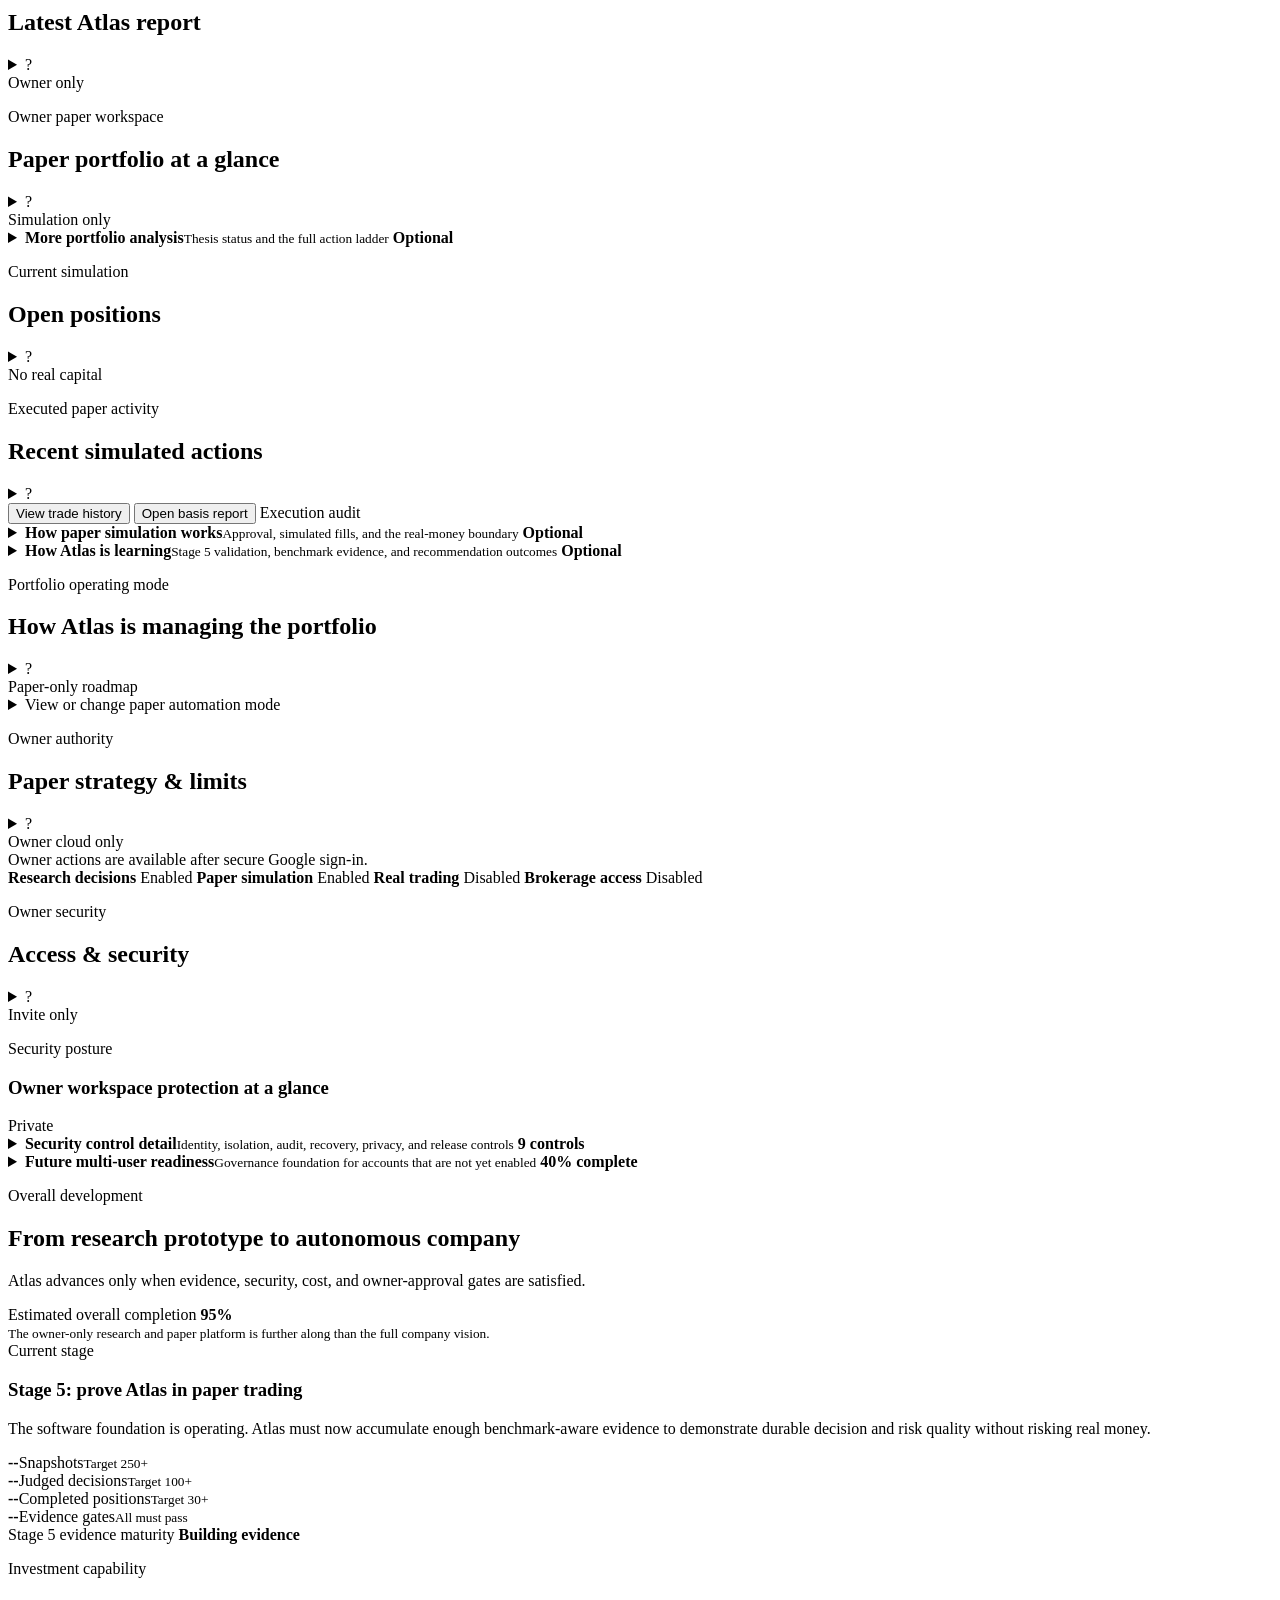
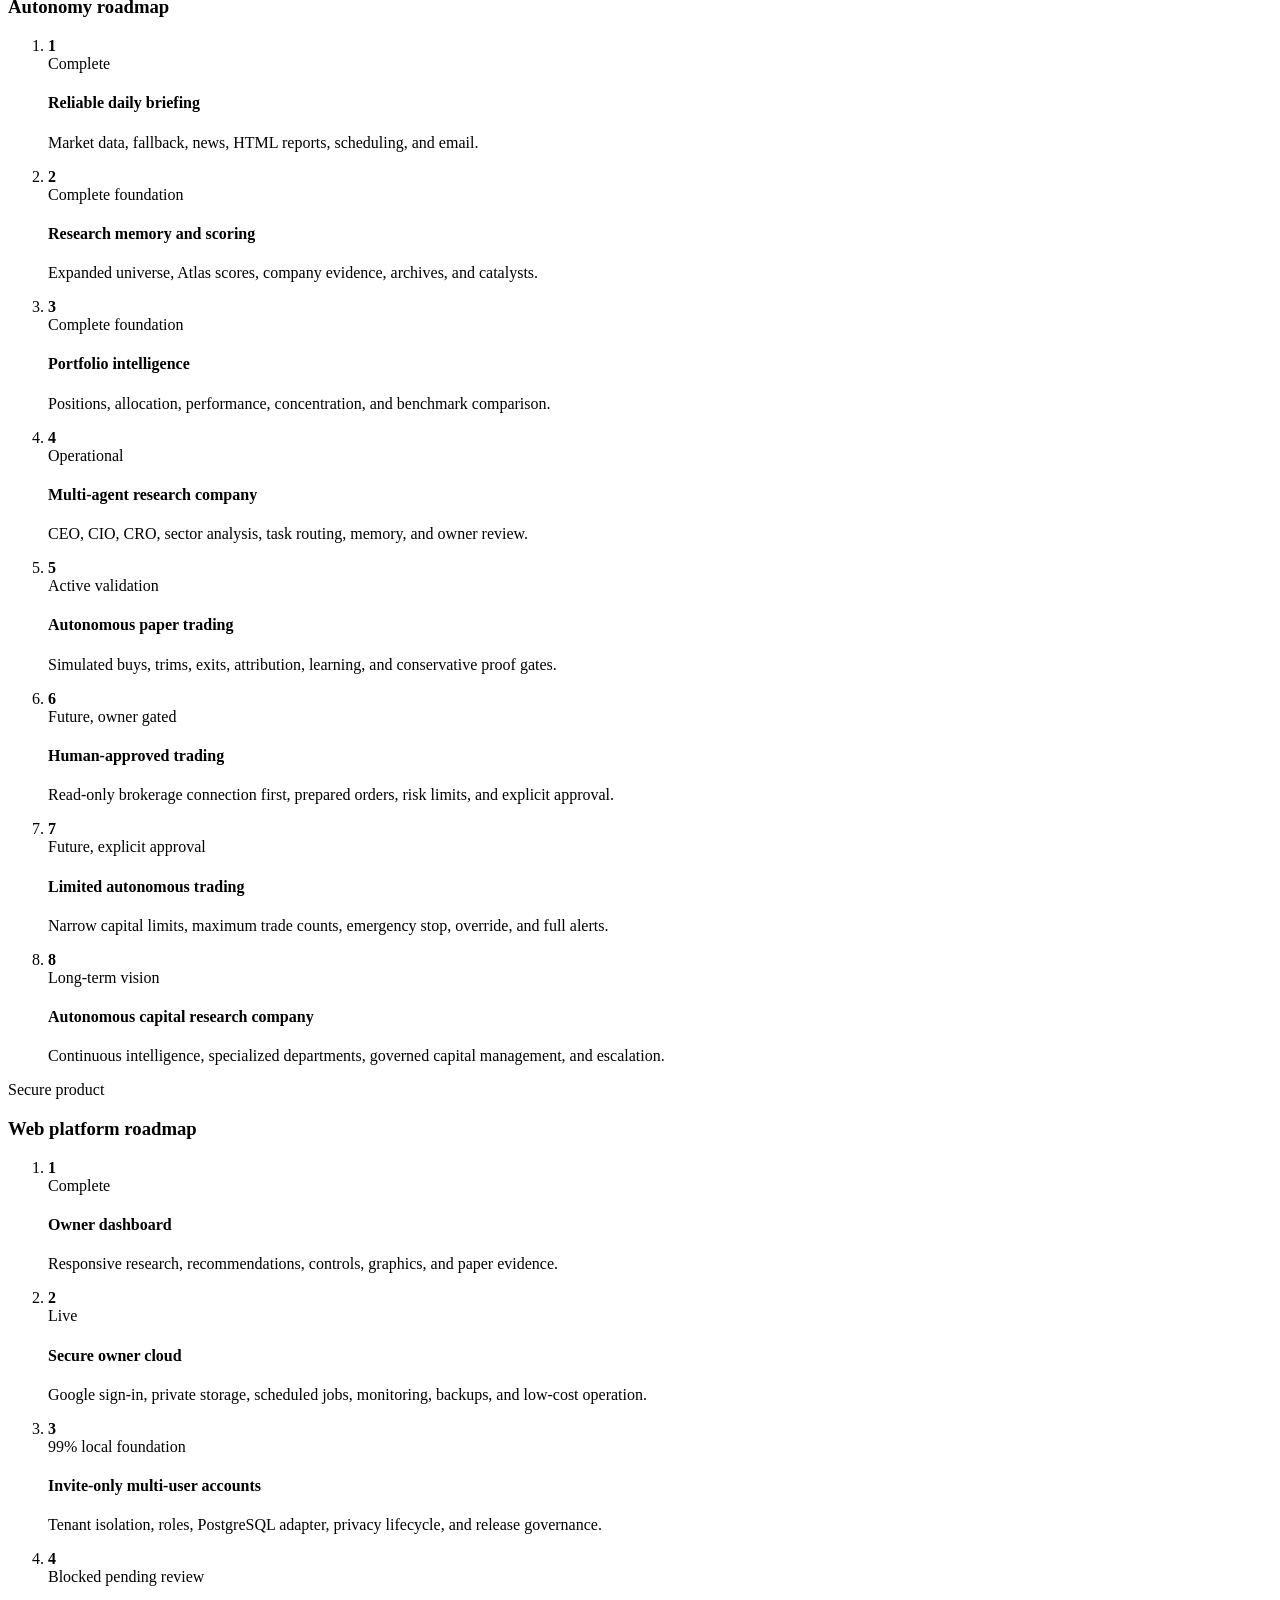
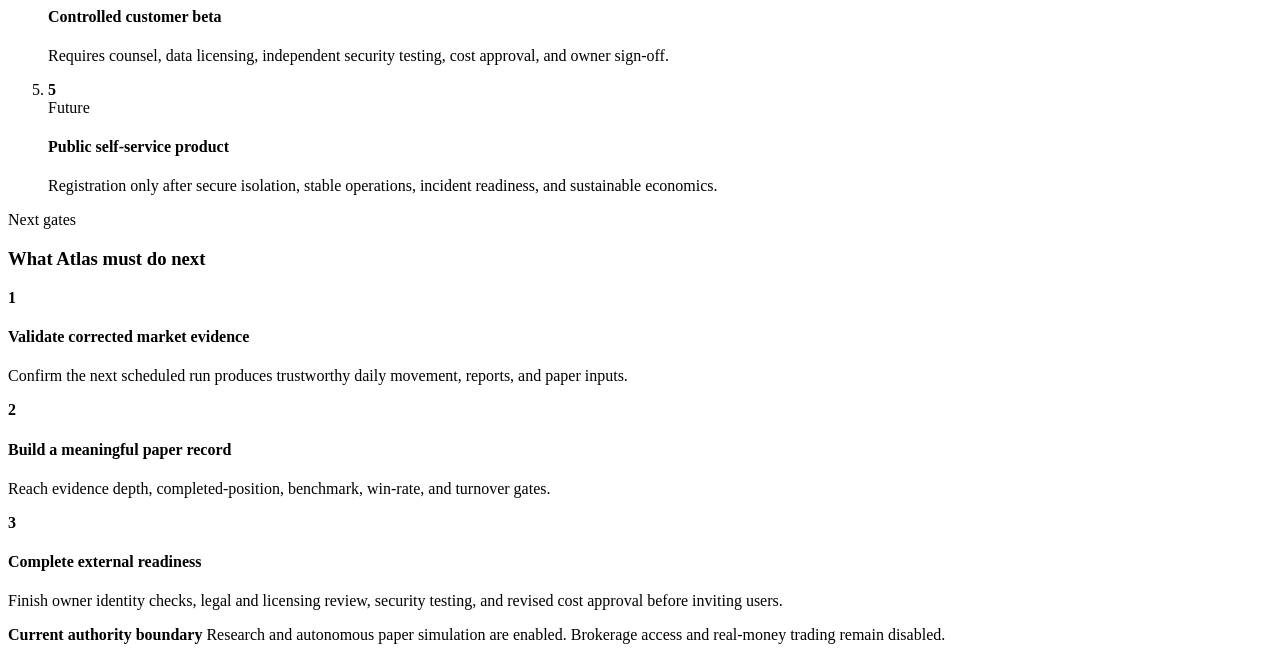
==== commit 2bc7d400: "Monitor entry study collection health" ====
--- a/web/index.html
+++ b/web/index.html
@@ -920,9 +920,9 @@
           </div>
           <div class="roadmap-overall">
             <span>Estimated overall completion</span>
-            <strong>94%</strong>
-            <div class="roadmap-progress" aria-label="94 percent complete">
-              <span style="width:94%"></span>
+            <strong>95%</strong>
+            <div class="roadmap-progress" aria-label="95 percent complete">
+              <span style="width:95%"></span>
             </div>
             <small>The owner-only research and paper platform is further along than the full company vision.</small>
           </div>
@@ -1137,6 +1137,6 @@
       </div>
     </form>
   </dialog>
-    <script src="/app.js?v=20260814-current-sector-attribution"></script>
+    <script src="/app.js?v=20260814-entry-study-health-v2"></script>
 </body>
 </html>
